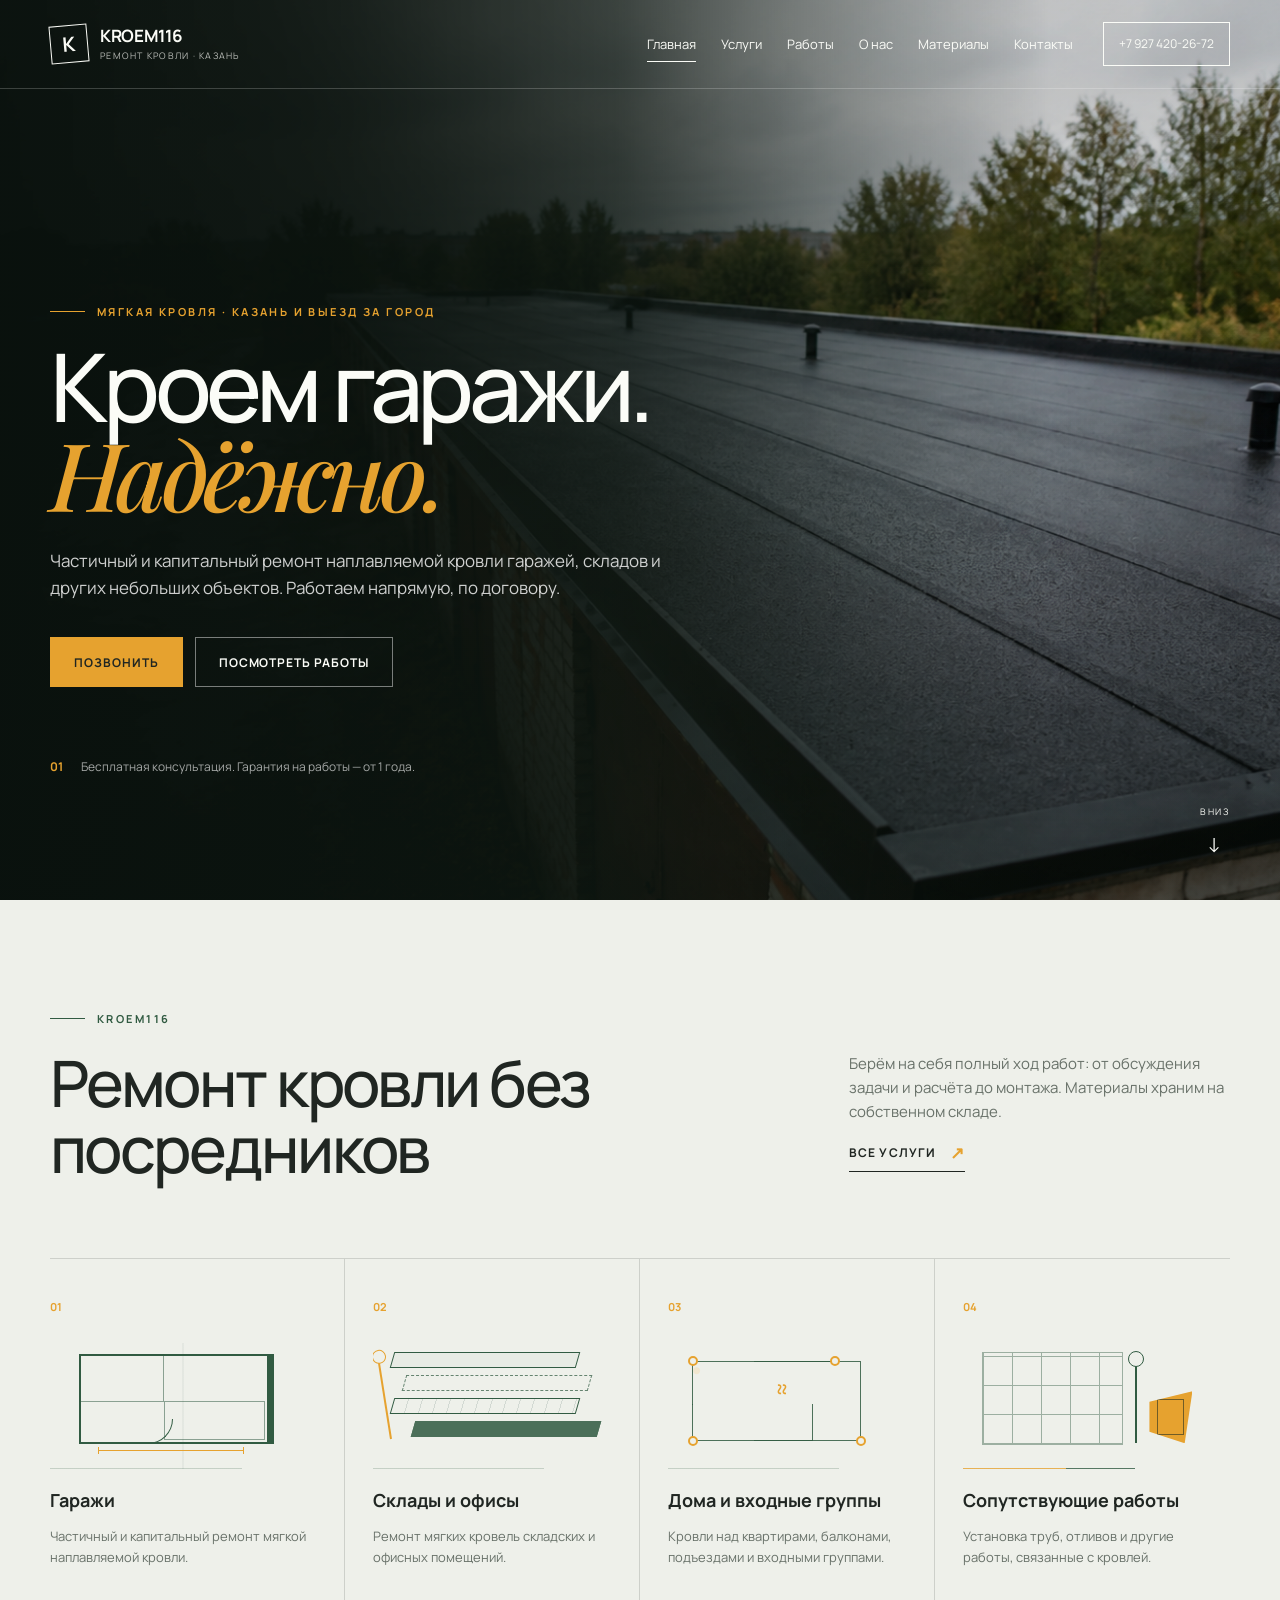
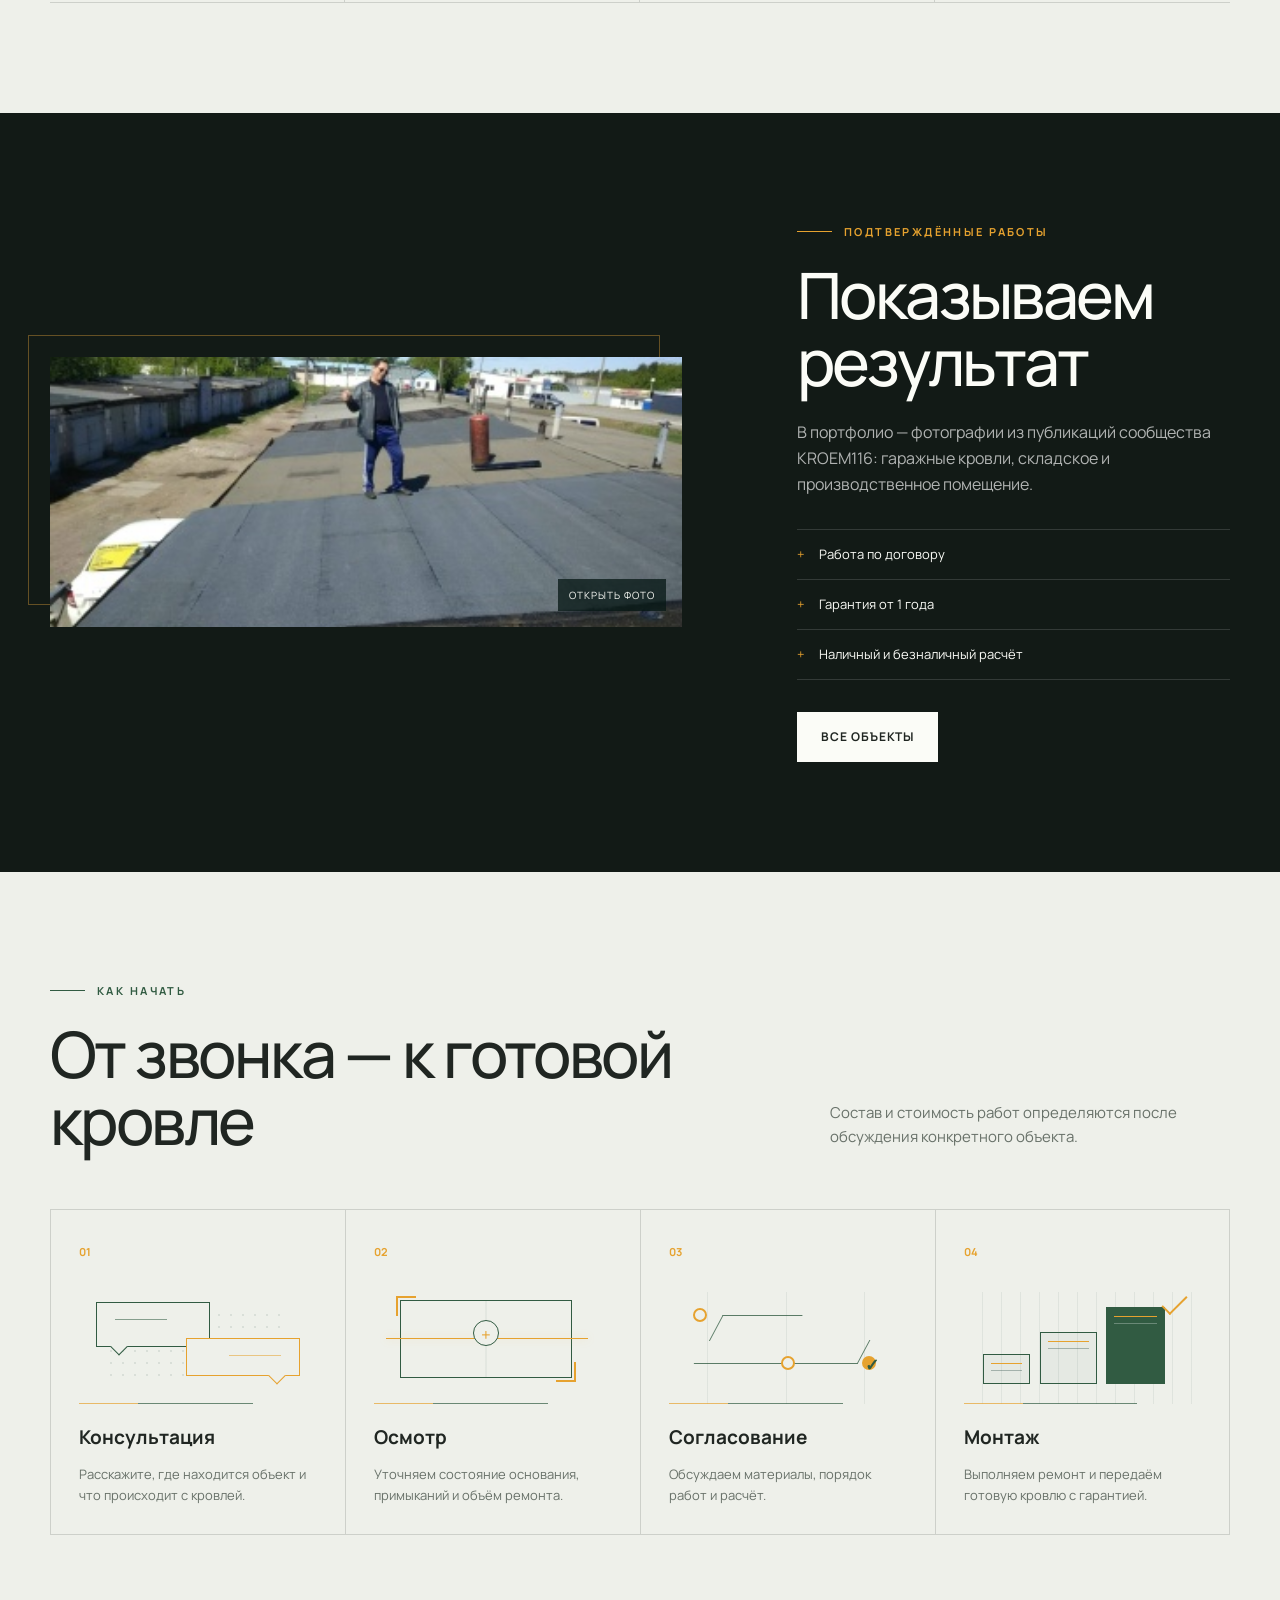
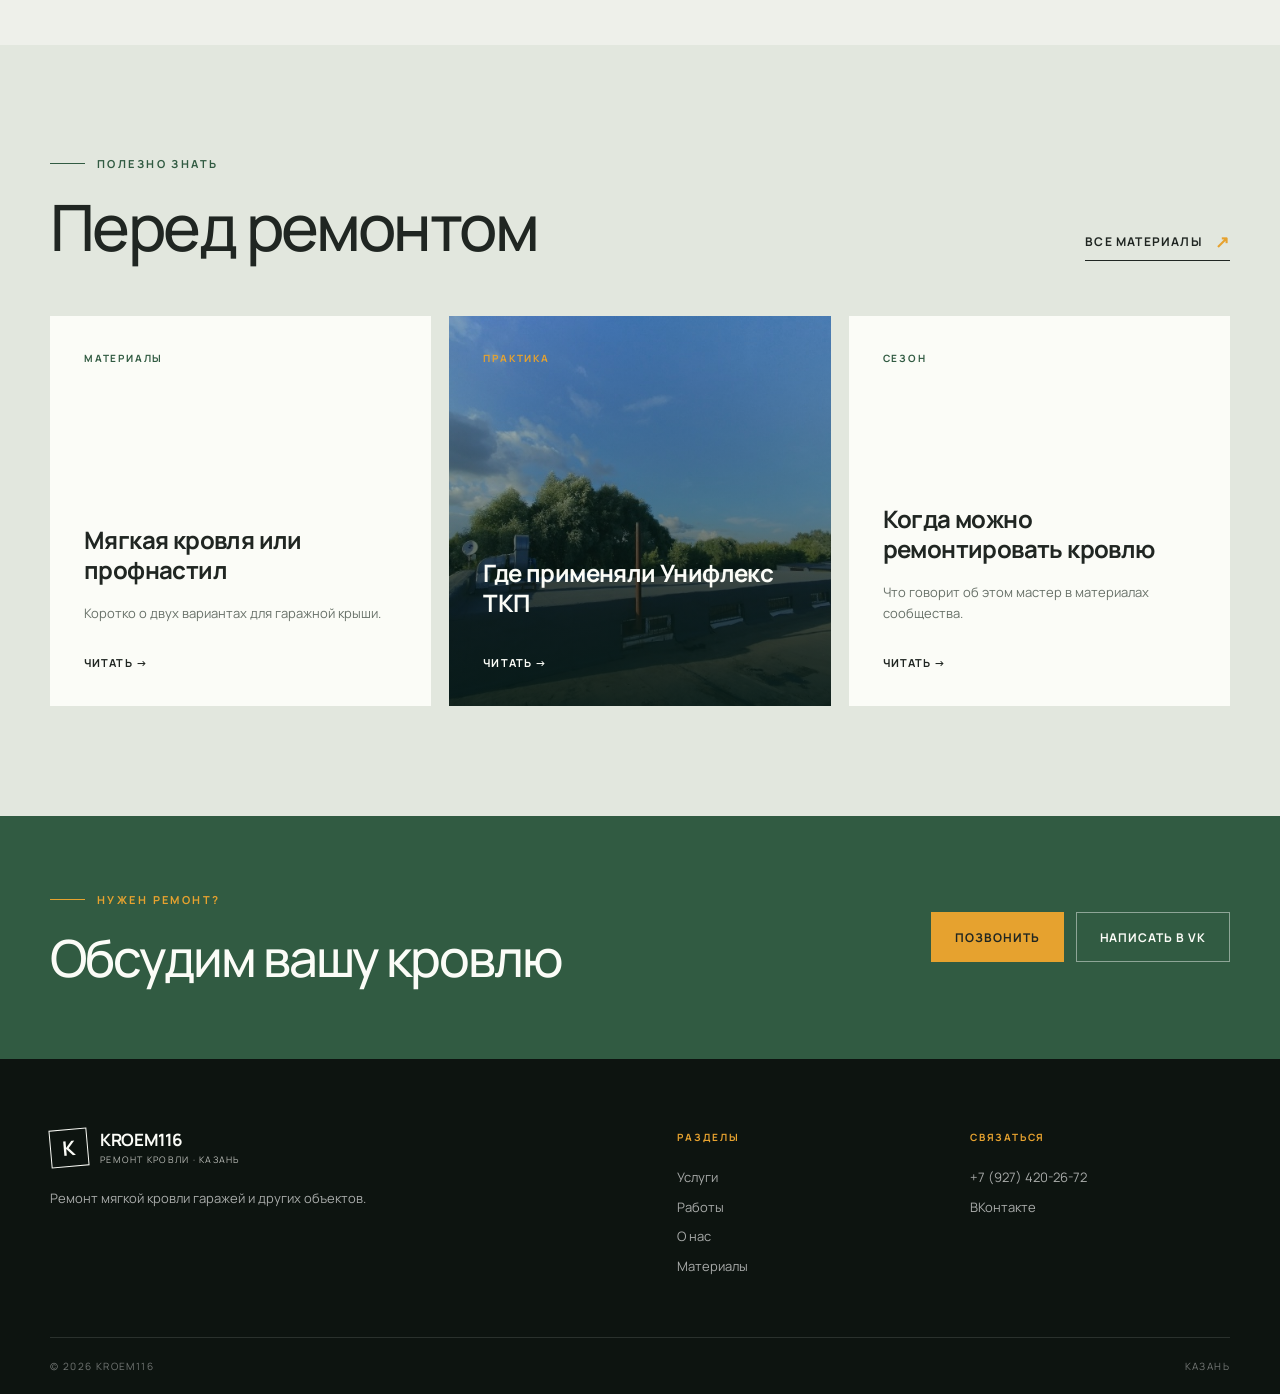
==== index.html @ 332ac893 "Add files via upload" ====
<!doctype html>
<html lang="ru">
<head>
  <meta charset="utf-8">
  <meta name="viewport" content="width=device-width, initial-scale=1">
  <meta name="theme-color" content="#121a16">
  <meta name="description" content="Ремонт мягкой кровли гаражей в Казани: частичный и капитальный ремонт, договор, гарантия от 1 года.">
  <title>KROEM116 — ремонт кровли гаража в Казани</title>
  <link rel="preload" href="assets/images/hero-roof-v2.png" as="image">
  <link rel="stylesheet" href="styles.css">
  <script src="script.js" defer></script>
</head>
<body data-page="home">
  <a class="skip-link" href="#main">К содержанию</a>
  <header class="site-header"><div class="shell header-inner">
    <a class="brand" href="index.html" aria-label="KROEM116 — на главную"><span class="brand-mark" aria-hidden="true">К</span><span><b>KROEM116</b><small>ремонт кровли · Казань</small></span></a>
    <button class="menu-toggle" type="button" aria-expanded="false" aria-controls="site-nav"><span></span><span></span><span></span><span class="visually-hidden">Открыть меню</span></button>
    <nav class="site-nav" id="site-nav" aria-label="Основная навигация"><a data-nav="home" href="index.html">Главная</a><a data-nav="services" href="services.html">Услуги</a><a data-nav="works" href="works.html">Работы</a><a data-nav="about" href="about.html">О нас</a><a data-nav="journal" href="journal.html">Материалы</a><a data-nav="contacts" href="contacts.html">Контакты</a></nav>
    <a class="header-call" href="tel:+79274202672">+7 927 420-26-72</a>
  </div></header>

  <main id="main">
    <section class="hero"><div class="hero-image" aria-hidden="true"></div><div class="hero-shade" aria-hidden="true"></div>
      <div class="shell hero-content">
        <p class="eyebrow light">Мягкая кровля · Казань и выезд за город</p>
        <h1>Кроем гаражи.<br><em>Надёжно.</em></h1>
        <p class="hero-lead">Частичный и капитальный ремонт наплавляемой кровли гаражей, складов и других небольших объектов. Работаем напрямую, по договору.</p>
        <div class="hero-actions"><a class="button button-accent" href="tel:+79274202672">Позвонить</a><a class="button button-ghost" href="works.html">Посмотреть работы</a></div>
        <div class="hero-note"><span>01</span> Бесплатная консультация. Гарантия на работы — от 1 года.</div>
      </div>
      <a class="scroll-cue" href="#services" aria-label="Прокрутить к услугам">Вниз <span>↓</span></a>
    </section>

    <section class="section intro" id="services"><div class="shell intro-grid">
      <div><p class="eyebrow">KROEM116</p><h2>Ремонт кровли без посредников</h2></div>
      <div class="intro-copy"><p>Берём на себя полный ход работ: от обсуждения задачи и расчёта до монтажа. Материалы храним на собственном складе.</p><a class="text-link" href="services.html">Все услуги <span>↗</span></a></div>
    </div>
    <div class="shell service-strip">
      <article><span>01</span><div class="service-graphic plan-graphic" aria-hidden="true"><i class="plan-room plan-room-a"></i><i class="plan-room plan-room-b"></i><i class="plan-door"></i><i class="plan-measure"></i></div><h3>Гаражи</h3><p>Частичный и капитальный ремонт мягкой наплавляемой кровли.</p></article>
      <article><span>02</span><div class="service-graphic layers-graphic" aria-hidden="true"><i></i><i></i><i></i><i></i><b></b></div><h3>Склады и офисы</h3><p>Ремонт мягких кровель складских и офисных помещений.</p></article>
      <article><span>03</span><div class="service-graphic engineering-graphic" aria-hidden="true"><i class="wire wire-a"></i><i class="wire wire-b"></i><i class="wire wire-c"></i><b class="node node-a"></b><b class="node node-b"></b><b class="node node-c"></b><b class="node node-d"></b></div><h3>Дома и входные группы</h3><p>Кровли над квартирами, балконами, подъездами и входными группами.</p></article>
      <article><span>04</span><div class="service-graphic finish-graphic" aria-hidden="true"><i class="tile-grid"></i><i class="finish-line"></i><b class="finish-swatch"></b></div><h3>Сопутствующие работы</h3><p>Установка труб, отливов и другие работы, связанные с кровлей.</p></article>
    </div></section>

    <section class="section feature-work dark-section"><div class="shell feature-grid">
      <figure class="feature-media reveal"><button class="gallery-button" type="button" data-lightbox="assets/images/kazan-garage-08.jpg" data-caption="Готовая мягкая кровля гаража в Казани"><img src="assets/images/kazan-garage-08.jpg" alt="Готовая наплавляемая кровля гаража в Казани" width="360" height="270" loading="lazy"><span>Открыть фото</span></button></figure>
      <div class="feature-copy reveal"><p class="eyebrow light">Подтверждённые работы</p><h2>Показываем результат</h2><p>В портфолио — фотографии из публикаций сообщества KROEM116: гаражные кровли, складское и производственное помещение.</p><ul class="clean-list"><li>Работа по договору</li><li>Гарантия от 1 года</li><li>Наличный и безналичный расчёт</li></ul><a class="button button-light" href="works.html">Все объекты</a></div>
    </div></section>

    <section class="section process-section"><div class="shell">
      <div class="section-heading split-heading"><div><p class="eyebrow">Как начать</p><h2>От звонка — к готовой кровле</h2></div><p>Состав и стоимость работ определяются после обсуждения конкретного объекта.</p></div>
      <ol class="process-grid">
        <li><span>01</span><div class="process-graphic meeting-graphic" aria-hidden="true"><i class="dialog dialog-a"></i><i class="dialog dialog-b"></i><b class="meeting-point point-a"></b><b class="meeting-point point-b"></b></div><h3>Консультация</h3><p>Расскажите, где находится объект и что происходит с кровлей.</p></li>
        <li><span>02</span><div class="process-graphic inspection-graphic" aria-hidden="true"><i class="scan-frame"></i><i class="scan-line"></i><b class="scan-focus"></b></div><h3>Осмотр</h3><p>Уточняем состояние основания, примыканий и объём ремонта.</p></li>
        <li><span>03</span><div class="process-graphic route-graphic" aria-hidden="true"><i class="route-line"></i><b class="route-node route-a"></b><b class="route-node route-b"></b><b class="route-node route-c"></b></div><h3>Согласование</h3><p>Обсуждаем материалы, порядок работ и расчёт.</p></li>
        <li><span>04</span><div class="process-graphic build-graphic" aria-hidden="true"><i class="build-block block-a"></i><i class="build-block block-b"></i><i class="build-block block-c"></i><b class="build-check"></b></div><h3>Монтаж</h3><p>Выполняем ремонт и передаём готовую кровлю с гарантией.</p></li>
      </ol>
    </div></section>

    <section class="section journal-preview"><div class="shell"><div class="section-heading split-heading"><div><p class="eyebrow">Полезно знать</p><h2>Перед ремонтом</h2></div><a class="text-link" href="journal.html">Все материалы <span>↗</span></a></div>
      <div class="article-grid">
        <a class="article-card" href="journal.html#materials"><span>Материалы</span><h3>Мягкая кровля или профнастил</h3><p>Коротко о двух вариантах для гаражной крыши.</p><b>Читать →</b></a>
        <a class="article-card image-card" href="journal.html#uniflex"><img src="assets/images/production-roof-01.jpg" alt="Мягкая кровля производственного помещения" width="640" height="480" loading="lazy"><span>Практика</span><h3>Где применяли Унифлекс ТКП</h3><b>Читать →</b></a>
        <a class="article-card" href="journal.html#season"><span>Сезон</span><h3>Когда можно ремонтировать кровлю</h3><p>Что говорит об этом мастер в материалах сообщества.</p><b>Читать →</b></a>
      </div>
    </div></section>

    <section class="contact-band"><div class="shell contact-band-inner"><div><p class="eyebrow light">Нужен ремонт?</p><h2>Обсудим вашу кровлю</h2></div><div class="contact-band-actions"><a class="button button-accent" href="tel:+79274202672">Позвонить</a><a class="button button-ghost" href="https://vk.com/kroem116" target="_blank" rel="noopener noreferrer">Написать в VK</a></div></div></section>
  </main>

  <footer class="site-footer"><div class="shell footer-grid"><div><a class="brand footer-brand" href="index.html"><span class="brand-mark" aria-hidden="true">К</span><span><b>KROEM116</b><small>ремонт кровли · Казань</small></span></a><p>Ремонт мягкой кровли гаражей и других объектов.</p></div><div><h2>Разделы</h2><a href="services.html">Услуги</a><a href="works.html">Работы</a><a href="about.html">О нас</a><a href="journal.html">Материалы</a></div><div><h2>Связаться</h2><a href="tel:+79274202672">+7 (927) 420-26-72</a><a href="https://vk.com/kroem116" target="_blank" rel="noopener noreferrer">ВКонтакте</a></div></div><div class="shell footer-bottom"><span>© <span data-year></span> KROEM116</span><span>Казань</span></div></footer>
  <dialog class="lightbox" aria-label="Просмотр фотографии"><button class="lightbox-close" type="button" aria-label="Закрыть">×</button><img src="" alt=""><p></p></dialog>
</body>
</html>
---- styles.css ----
@import url('https://fonts.googleapis.com/css2?family=Manrope:wght@400;500;600;700&family=Playfair+Display:ital,wght@1,500&display=swap');

:root {
  --ink: #202622;
  --forest: #315b42;
  --forest-deep: #121a16;
  --paper: #eef0ea;
  --white: #fbfcf7;
  --amber: #e6a22f;
  --line: rgba(32, 38, 34, .16);
  --muted: #687169;
  --shell: min(1180px, calc(100% - 48px));
  --radius: 2px;
}

* { box-sizing: border-box; }
html { scroll-behavior: smooth; }
body { margin: 0; color: var(--ink); background: var(--paper); font-family: "Manrope", Arial, sans-serif; line-height: 1.6; overflow-x: hidden; }
body.menu-open { overflow: hidden; }
img { display: block; max-width: 100%; }
a { color: inherit; text-decoration: none; }
button, input, textarea { font: inherit; }
.shell { width: var(--shell); margin-inline: auto; }
.visually-hidden { position: absolute; width: 1px; height: 1px; padding: 0; margin: -1px; overflow: hidden; clip: rect(0, 0, 0, 0); white-space: nowrap; border: 0; }
.skip-link { position: fixed; z-index: 1000; left: 16px; top: -80px; padding: 10px 16px; background: var(--amber); color: var(--ink); transition: top .2s; }
.skip-link:focus { top: 12px; }

.site-header { position: absolute; z-index: 50; inset: 0 0 auto; color: var(--white); border-bottom: 1px solid rgba(255,255,255,.2); }
.site-header.is-solid, body:not([data-page="home"]) .site-header { position: relative; color: var(--ink); background: rgba(243,240,232,.96); border-color: var(--line); }
.header-inner { min-height: 88px; display: flex; align-items: center; gap: 30px; }
.brand { display: inline-flex; align-items: center; gap: 12px; margin-right: auto; line-height: 1.1; }
.brand-mark { width: 38px; aspect-ratio: 1; display: grid; place-items: center; border: 1px solid currentColor; font-weight: 700; font-size: 20px; transform: rotate(-5deg); }
.brand > span:last-child { display: flex; flex-direction: column; gap: 5px; }
.brand b { letter-spacing: -.02em; font-size: 17px; }
.brand small { font-size: 9px; text-transform: uppercase; letter-spacing: .14em; opacity: .72; }
.site-nav { display: flex; align-items: center; gap: 25px; font-size: 13px; }
.site-nav a { position: relative; padding-block: 8px; }
.site-nav a::after { content: ""; position: absolute; left: 0; right: 100%; bottom: 0; height: 1px; background: currentColor; transition: right .25s; }
.site-nav a:hover::after, .site-nav a.is-active::after { right: 0; }
.header-call { padding: 11px 15px; border: 1px solid currentColor; font-size: 12px; white-space: nowrap; transition: background .2s, color .2s; }
.header-call:hover { background: var(--amber); border-color: var(--amber); color: var(--ink); }
.menu-toggle { display: none; width: 42px; height: 42px; border: 0; background: none; color: currentColor; padding: 9px; }
.menu-toggle > span:not(.visually-hidden) { display: block; height: 1px; background: currentColor; margin: 6px 0; transition: transform .2s, opacity .2s; }

.hero { min-height: 770px; height: 100svh; max-height: 930px; position: relative; display: grid; align-items: center; color: var(--white); overflow: hidden; }
.hero-image, .hero-shade { position: absolute; inset: 0; }
.hero-image { background: url("assets/images/hero-roof-v2.png") center / cover no-repeat; transform: scale(1.015); animation: heroIn 1.2s ease-out both; image-rendering: auto; }
.hero-shade { background: linear-gradient(90deg, rgba(10,18,14,.94) 0%, rgba(14,24,18,.76) 48%, rgba(12,19,15,.18) 82%), linear-gradient(0deg, rgba(8,15,11,.54), transparent 55%); }
.hero-content { position: relative; padding-top: 90px; }
.eyebrow { display: flex; align-items: center; gap: 12px; margin: 0 0 22px; font-size: 11px; text-transform: uppercase; letter-spacing: .22em; font-weight: 700; color: var(--forest); }
.eyebrow::before { content: ""; width: 35px; height: 1px; background: currentColor; }
.eyebrow.light { color: var(--amber); }
h1, h2, h3, p { margin-top: 0; }
.hero h1 { max-width: 850px; margin-bottom: 28px; font-size: clamp(56px, 7.4vw, 106px); line-height: .92; letter-spacing: -.055em; font-weight: 500; }
.hero h1 em { font-family: "Playfair Display", Georgia, serif; font-weight: 500; color: var(--amber); }
.hero-lead { max-width: 620px; font-size: 17px; color: rgba(255,255,255,.8); }
.hero-actions { display: flex; flex-wrap: wrap; gap: 12px; margin-top: 36px; }
.button { display: inline-flex; justify-content: center; align-items: center; min-height: 50px; padding: 12px 23px; border: 1px solid transparent; font-size: 12px; font-weight: 700; text-transform: uppercase; letter-spacing: .08em; transition: transform .2s, background .2s, color .2s, border-color .2s; }
.button:hover { transform: translateY(-2px); }
.button-accent { background: var(--amber); color: var(--ink); }
.button-accent:hover { background: #ffc866; }
.button-ghost { border-color: rgba(255,255,255,.45); color: var(--white); }
.button-ghost:hover { background: var(--white); color: var(--ink); }
.button-light { background: var(--white); color: var(--ink); }
.hero-note { position: absolute; left: 0; top: calc(100% + 70px); max-width: 380px; display: flex; gap: 18px; align-items: flex-start; font-size: 12px; color: rgba(255,255,255,.63); }
.hero-note span { color: var(--amber); font-weight: 700; }
.scroll-cue { position: absolute; right: max(24px, calc((100% - 1180px) / 2)); bottom: 40px; display: flex; flex-direction: column; align-items: center; gap: 9px; font-size: 9px; text-transform: uppercase; letter-spacing: .2em; }
.scroll-cue span { font-size: 20px; animation: bounce 1.8s infinite; }

.section { padding-block: 110px; }
.intro-grid { display: grid; grid-template-columns: 1.3fr .7fr; gap: 90px; margin-bottom: 75px; }
.intro h2, .section-heading h2, .feature-copy h2, .contact-band h2, .page-hero h1 { margin-bottom: 0; font-size: clamp(38px, 5vw, 68px); line-height: 1.04; letter-spacing: -.04em; font-weight: 500; }
.intro-copy { padding-top: 42px; }
.intro-copy p, .section-heading > p { color: var(--muted); font-size: 15px; }
.text-link { display: inline-flex; gap: 13px; align-items: center; border-bottom: 1px solid currentColor; padding-bottom: 5px; font-size: 12px; font-weight: 700; text-transform: uppercase; letter-spacing: .1em; }
.text-link span { color: var(--amber); font-size: 17px; }
.service-strip { display: grid; grid-template-columns: repeat(4, 1fr); border-top: 1px solid var(--line); border-bottom: 1px solid var(--line); }
.service-strip article { padding: 34px 28px 34px 0; border-right: 1px solid var(--line); }
.service-strip article + article { padding-left: 28px; }
.service-strip article:last-child { border-right: 0; }
.service-strip article > span, .process-grid > li > span { color: var(--amber); font-size: 11px; font-weight: 700; }
.service-strip h3 { margin: 17px 0 11px; font-size: 18px; }
.service-strip p { margin-bottom: 0; color: var(--muted); font-size: 13px; }

/* Code-native architectural sketches for the four repair stages. */
.service-graphic { position: relative; width: 100%; height: 126px; margin-top: 25px; overflow: hidden; color: var(--forest); }
.service-graphic::after { content: ""; position: absolute; left: 0; right: 0; bottom: 0; height: 1px; background: linear-gradient(90deg, currentColor 0 72%, transparent 72%); opacity: .22; }
.service-graphic i, .service-graphic b { position: absolute; display: block; box-sizing: border-box; }

.plan-graphic { background: linear-gradient(90deg, transparent 49.5%, rgba(23,61,53,.08) 50%, transparent 50.5%); }
.plan-graphic::before { content: ""; position: absolute; left: 11%; top: 11px; width: 70%; height: 86px; border: 2px solid currentColor; border-right-width: 7px; }
.plan-room { border: 1px solid currentColor; opacity: .52; }
.plan-room-a { left: 11%; top: 11px; width: 32%; height: 48px; }
.plan-room-b { left: 43%; top: 58px; width: 38%; height: 39px; }
.plan-door { left: 37%; top: 51px; width: 25px; height: 25px; border: 1px solid currentColor; border-left: 0; border-bottom: 0; border-radius: 0 25px 0 0; transform: rotate(90deg); transform-origin: left bottom; }
.plan-measure { left: 18%; top: 107px; width: 55%; height: 5px; border-top: 1px solid var(--amber); }
.plan-measure::before, .plan-measure::after { content: ""; position: absolute; top: -4px; width: 1px; height: 7px; background: var(--amber); }
.plan-measure::before { left: 0; }.plan-measure::after { right: 0; }

.layers-graphic i { left: 8%; right: 14%; height: 16px; border: 1px solid currentColor; transform: skewX(-16deg); }
.layers-graphic i:nth-child(1) { top: 9px; background: rgba(23,61,53,.03); }
.layers-graphic i:nth-child(2) { top: 32px; left: 13%; right: 9%; border-style: dashed; opacity: .72; }
.layers-graphic i:nth-child(3) { top: 55px; background: repeating-linear-gradient(90deg, transparent 0 13px, rgba(23,61,53,.13) 13px 14px); }
.layers-graphic i:nth-child(4) { top: 78px; left: 17%; right: 5%; background: var(--forest); opacity: .86; }
.layers-graphic b { left: 7%; top: 7px; width: 2px; height: 89px; background: var(--amber); transform: rotate(-9deg); transform-origin: bottom; }
.layers-graphic b::after { content: ""; position: absolute; left: -5px; top: -1px; width: 12px; height: 12px; border: 1px solid var(--amber); border-radius: 50%; background: var(--paper); }

.engineering-graphic { background: radial-gradient(circle at 12% 22%, rgba(255,182,65,.16) 0 3px, transparent 4px); }
.wire { border: 1px solid currentColor; opacity: .85; }
.wire-a { left: 10%; top: 18px; width: 60%; height: 44px; border-right: 0; border-bottom: 0; }
.wire-b { left: 36%; top: 18px; width: 45%; height: 80px; border-left: 0; }
.wire-c { left: 10%; top: 61px; width: 51%; height: 37px; border-top: 0; }
.node { width: 10px; height: 10px; border: 2px solid var(--amber); border-radius: 50%; background: var(--paper); }
.node-a { left: calc(10% - 4px); top: 13px; }.node-b { left: calc(70% - 5px); top: 13px; }.node-c { left: calc(81% - 5px); top: 93px; }.node-d { left: calc(10% - 4px); top: 93px; }
.engineering-graphic::before { content: "≈"; position: absolute; left: 44%; top: 26px; color: var(--amber); font-size: 25px; font-weight: 400; transform: rotate(90deg); }

.finish-graphic::before { content: ""; position: absolute; left: 8%; top: 9px; width: 58%; height: 91px; background: repeating-linear-gradient(90deg, currentColor 0 1px, transparent 1px 29px), repeating-linear-gradient(0deg, currentColor 0 1px, transparent 1px 29px); opacity: .43; border: 1px solid currentColor; }
.finish-graphic::after { background: linear-gradient(90deg, var(--amber) 0 43%, currentColor 43% 72%, transparent 72%); opacity: .8; }
.finish-line { left: 72%; top: 9px; width: 2px; height: 91px; background: currentColor; }
.finish-line::before { content: ""; position: absolute; left: -7px; top: -1px; width: 14px; height: 14px; border: 1px solid currentColor; border-radius: 50%; background: var(--paper); }
.finish-swatch { left: 78%; top: 48px; width: 18%; height: 52px; background: var(--amber); clip-path: polygon(0 20%, 100% 0, 82% 100%, 0 78%); }
.finish-swatch::after { content: ""; position: absolute; inset: 8px; border: 1px solid rgba(17,35,31,.55); }

.dark-section { background: var(--forest-deep); color: var(--white); }
.feature-grid { display: grid; grid-template-columns: 1.05fr .72fr; gap: 9vw; align-items: center; }
.feature-media { position: relative; margin: 0; }
.feature-media::before { content: ""; position: absolute; inset: -22px 22px 22px -22px; border: 1px solid rgba(255,182,65,.35); pointer-events: none; }
.gallery-button { display: block; position: relative; width: 100%; padding: 0; border: 0; background: none; cursor: zoom-in; color: var(--white); overflow: hidden; }
.gallery-button img { width: 100%; aspect-ratio: 1.25; object-fit: cover; transition: transform .5s; }
.gallery-button:hover img { transform: scale(1.025); }
.gallery-button span { position: absolute; right: 16px; bottom: 16px; padding: 8px 11px; background: rgba(6,23,20,.75); font-size: 10px; text-transform: uppercase; letter-spacing: .1em; }
.feature-copy h2 { margin-bottom: 25px; }
.feature-copy > p { color: rgba(255,255,255,.67); }
.clean-list { margin: 32px 0; padding: 0; list-style: none; border-top: 1px solid rgba(255,255,255,.14); }
.clean-list li { padding: 14px 0 14px 22px; border-bottom: 1px solid rgba(255,255,255,.14); position: relative; font-size: 13px; }
.clean-list li::before { content: "+"; position: absolute; left: 0; color: var(--amber); }

.section-heading { margin-bottom: 55px; }
.split-heading { display: flex; align-items: flex-end; justify-content: space-between; gap: 50px; }
.split-heading > p { max-width: 400px; margin-bottom: 5px; }
.process-grid { counter-reset: step; display: grid; grid-template-columns: repeat(4, 1fr); margin: 0; padding: 0; list-style: none; }
.process-grid li { min-height: 260px; padding: 28px; border: 1px solid var(--line); border-right: 0; transition: background .25s, transform .25s; }
.process-grid li:last-child { border-right: 1px solid var(--line); }
.process-grid li:hover { background: var(--white); transform: translateY(-5px); }
.process-grid h3 { margin: 18px 0 12px; font-size: 19px; }
.process-grid p { margin-bottom: 0; color: var(--muted); font-size: 13px; }
.process-graphic { position: relative; height: 112px; margin-top: 28px; color: var(--forest); overflow: hidden; }
.process-graphic::after { content: ""; position: absolute; left: 0; right: 0; bottom: 0; height: 1px; background: linear-gradient(90deg, var(--amber) 0 25%, currentColor 25% 73%, transparent 73%); opacity: .7; }
.process-graphic i, .process-graphic b { position: absolute; display: block; box-sizing: border-box; }

.meeting-graphic::before { content: ""; position: absolute; left: 11%; top: 17px; width: 74%; height: 67px; background: radial-gradient(circle, rgba(23,61,53,.22) 1px, transparent 1.5px) 0 0 / 12px 12px; opacity: .45; }
.dialog { border: 1px solid currentColor; background: var(--paper); }
.dialog::after { content: ""; position: absolute; bottom: -7px; width: 11px; height: 11px; border: solid currentColor; background: var(--paper); transform: rotate(45deg); }
.dialog-a { left: 7%; top: 10px; width: 48%; height: 45px; }
.dialog-a::after { left: 16px; border-width: 0 1px 1px 0; }
.dialog-b { right: 7%; top: 46px; width: 48%; height: 38px; border-color: var(--amber); }
.dialog-b::after { right: 16px; border-color: var(--amber); border-width: 0 1px 1px 0; }
.meeting-point { width: 22%; height: 1px; background: currentColor; opacity: .55; }
.point-a { left: 15%; top: 27px; }.point-b { right: 15%; top: 63px; background: var(--amber); }

.scan-frame { left: 11%; top: 8px; width: 72%; height: 78px; border: 1px solid currentColor; background: linear-gradient(90deg, transparent 49.5%, rgba(23,61,53,.12) 50%, transparent 50.5%), linear-gradient(0deg, transparent 49.5%, rgba(23,61,53,.12) 50%, transparent 50.5%); }
.scan-frame::before, .scan-frame::after { content: ""; position: absolute; width: 18px; height: 18px; border-color: var(--amber); border-style: solid; }
.scan-frame::before { left: -5px; top: -5px; border-width: 2px 0 0 2px; }
.scan-frame::after { right: -5px; bottom: -5px; border-width: 0 2px 2px 0; }
.scan-line { left: 5%; top: 46px; width: 85%; height: 1px; background: var(--amber); box-shadow: 0 0 8px rgba(255,182,65,.4); }
.scan-focus { left: calc(47% - 13px); top: 28px; width: 26px; height: 26px; border: 1px solid currentColor; border-radius: 50%; background: var(--paper); }
.scan-focus::after { content: "+"; position: absolute; inset: 0; display: grid; place-items: center; color: var(--amber); font-size: 17px; font-weight: 400; }

.route-graphic { background: linear-gradient(90deg, transparent 0 16%, rgba(23,61,53,.07) 16% 16.5%, transparent 16.5% 49%, rgba(23,61,53,.07) 49% 49.5%, transparent 49.5% 82%, rgba(23,61,53,.07) 82% 82.5%, transparent 82.5%); }
.route-line { left: 13%; top: 48px; width: 69%; height: 24px; border: 1px solid currentColor; border-top: 0; border-left: 0; transform: skewX(-28deg); opacity: .78; }
.route-line::before { content: ""; position: absolute; left: 2%; top: -25px; width: 48%; height: 25px; border-top: 1px solid currentColor; border-left: 1px solid currentColor; }
.route-node { top: 16px; width: 14px; height: 14px; border: 2px solid var(--amber); border-radius: 50%; background: var(--paper); }
.route-a { left: 10%; }.route-b { left: 47%; top: 64px; }.route-c { left: 81%; top: 64px; background: var(--amber); }
.route-c::after { content: "✓"; position: absolute; left: 1px; top: -7px; color: var(--forest); font-size: 17px; }

.build-graphic { background: repeating-linear-gradient(90deg, transparent 0 18px, rgba(23,61,53,.07) 18px 19px); }
.build-block { bottom: 20px; border: 1px solid currentColor; background: rgba(23,61,53,.04); }
.block-a { left: 8%; width: 20%; height: 30px; }
.block-b { left: 32%; width: 24%; height: 52px; }
.block-c { left: 60%; width: 25%; height: 77px; background: var(--forest); }
.block-a::before, .block-b::before, .block-c::before { content: ""; position: absolute; left: 7px; right: 7px; top: 8px; height: 1px; background: var(--amber); box-shadow: 0 7px 0 rgba(23,61,53,.32); }
.block-c::before { box-shadow: 0 7px 0 rgba(255,255,255,.28); }
.build-check { right: 6%; top: 4px; width: 25px; height: 12px; border-left: 2px solid var(--amber); border-bottom: 2px solid var(--amber); transform: rotate(-45deg); }
.journal-preview { background: #e2e7de; }
.article-grid { display: grid; grid-template-columns: repeat(3, 1fr); gap: 18px; }
.article-card { min-height: 390px; display: flex; flex-direction: column; padding: 34px; background: var(--white); transition: transform .25s, box-shadow .25s; overflow: hidden; }
.article-card:hover { transform: translateY(-5px); box-shadow: 0 18px 40px rgba(17,35,31,.1); }
.article-card > span { color: var(--forest); font-size: 10px; text-transform: uppercase; letter-spacing: .18em; font-weight: 700; }
.article-card h3 { margin: auto 0 18px; font-size: 24px; line-height: 1.25; letter-spacing: -.025em; }
.article-card p { color: var(--muted); font-size: 13px; }
.article-card b { margin-top: 18px; font-size: 11px; text-transform: uppercase; letter-spacing: .1em; }
.image-card { position: relative; color: var(--white); }
.image-card::after { content: ""; position: absolute; inset: 0; background: linear-gradient(0deg, rgba(7,27,23,.88), rgba(7,27,23,.08)); }
.image-card img { position: absolute; inset: 0; width: 100%; height: 100%; object-fit: cover; }
.image-card > *:not(img) { position: relative; z-index: 1; }
.image-card > span { color: var(--amber); }

.contact-band { padding-block: 75px; background: var(--forest); color: var(--white); }
.contact-band-inner { display: flex; align-items: center; justify-content: space-between; gap: 50px; }
.contact-band h2 { font-size: clamp(34px, 4vw, 55px); }
.contact-band-actions { display: flex; gap: 12px; flex-shrink: 0; }
.site-footer { padding-top: 70px; background: #0d1410; color: var(--white); }
.footer-grid { display: grid; grid-template-columns: 1.5fr .6fr .7fr; gap: 70px; padding-bottom: 60px; }
.footer-grid > div { display: flex; flex-direction: column; align-items: flex-start; gap: 9px; }
.footer-grid h2 { margin-bottom: 13px; color: var(--amber); font-size: 10px; text-transform: uppercase; letter-spacing: .18em; }
.footer-grid a:not(.brand), .footer-grid p { color: rgba(255,255,255,.64); font-size: 13px; }
.footer-grid a:hover { color: var(--white); }
.footer-brand { margin-bottom: 12px; }
.footer-bottom { display: flex; justify-content: space-between; padding-block: 20px; border-top: 1px solid rgba(255,255,255,.12); color: rgba(255,255,255,.42); font-size: 10px; text-transform: uppercase; letter-spacing: .14em; }

.page-hero { padding-block: 90px 80px; border-bottom: 1px solid var(--line); }
.page-hero-grid { display: grid; grid-template-columns: 1.25fr .75fr; gap: 80px; align-items: end; }
.page-hero h1 { font-size: clamp(48px, 7vw, 88px); }
.page-hero p:last-child { color: var(--muted); max-width: 440px; margin-bottom: 8px; }
.page-section { padding-block: 90px; }
.tone-white { background: var(--white); }
.tone-dark { background: var(--forest-deep); color: var(--white); }
.content-grid { display: grid; grid-template-columns: .65fr 1.35fr; gap: 9vw; }
.sticky-title { align-self: start; position: sticky; top: 35px; }
.sticky-title h2 { font-size: clamp(32px, 4vw, 52px); line-height: 1.08; font-weight: 500; letter-spacing: -.035em; }
.stack-list { border-top: 1px solid var(--line); }
.stack-item { display: grid; grid-template-columns: 55px 1fr; gap: 22px; padding: 28px 0; border-bottom: 1px solid var(--line); }
.stack-item > span { color: var(--amber); font-size: 11px; font-weight: 700; }
.stack-item h3 { margin-bottom: 8px; font-size: 20px; }
.stack-item p { margin-bottom: 0; color: var(--muted); font-size: 14px; }
.gallery-grid { display: grid; grid-template-columns: 1.15fr .85fr; gap: 18px; }
.gallery-grid .gallery-button:nth-child(3) { grid-column: 1 / -1; }
.gallery-grid .gallery-button img { aspect-ratio: 4 / 3; }
.gallery-grid .gallery-button:nth-child(3) img { aspect-ratio: 2.1; }
.project-block { padding: 70px 0; border-top: 1px solid rgba(255,255,255,.16); }
.project-block-last { padding-bottom: 0; }
.project-intro { display: grid; grid-template-columns: 70px minmax(0, 620px); gap: 25px; margin-bottom: 34px; }
.project-intro > span { color: var(--amber); font-size: 11px; font-weight: 700; letter-spacing: .15em; }
.project-intro h3 { margin-bottom: 12px; font-size: clamp(28px, 4vw, 48px); line-height: 1.08; font-weight: 500; letter-spacing: -.035em; }
.project-intro p { margin-bottom: 0; color: rgba(255,255,255,.6); font-size: 14px; }
.project-gallery { display: grid; grid-template-columns: 1.25fr .75fr .75fr; gap: 16px; align-items: stretch; }
.project-gallery .gallery-button img { width: 100%; height: 100%; min-height: 350px; aspect-ratio: auto; object-fit: cover; }
.project-gallery-railings .project-wide img { object-position: center; }
.project-gallery-sofas .project-wide img { object-position: center 42%; }
.project-gallery-pair { grid-template-columns: repeat(2, minmax(0, 1fr)); }
.project-gallery-pair .gallery-button img { height: min(64vw, 670px); }
.project-gallery-small { max-width: 760px; }
.project-gallery-small .gallery-button img { height: 520px; }
.notice { padding: 20px 22px; border-left: 3px solid var(--amber); background: rgba(255,255,255,.05); color: rgba(255,255,255,.7); font-size: 13px; }
.about-grid { display: grid; grid-template-columns: 1fr 1fr; gap: 7vw; align-items: center; }
.about-grid h2 { font-size: clamp(36px, 5vw, 64px); line-height: 1.06; font-weight: 500; letter-spacing: -.04em; }
.about-grid p { color: var(--muted); }
.about-image { position: relative; }
.about-image img { width: 100%; aspect-ratio: 1.12; object-fit: cover; }
.principles-grid { display: grid; grid-template-columns: repeat(3, 1fr); gap: 1px; background: rgba(255,255,255,.15); }
.principles-grid article { padding: 40px; background: var(--forest-deep); }
.principles-grid span { color: var(--amber); font-size: 11px; }
.principles-grid h3 { margin: 70px 0 15px; font-size: 22px; }
.principles-grid p { margin-bottom: 0; color: rgba(255,255,255,.6); font-size: 13px; }
.journal-list { display: grid; gap: 1px; background: var(--line); border: 1px solid var(--line); }
.journal-entry { display: grid; grid-template-columns: 180px 1fr; gap: 45px; padding: 45px; background: var(--white); }
.journal-entry .meta { color: var(--forest); font-size: 10px; font-weight: 700; text-transform: uppercase; letter-spacing: .15em; }
.journal-entry h2 { font-size: clamp(27px, 3vw, 40px); line-height: 1.16; letter-spacing: -.03em; font-weight: 500; }
.journal-entry p { color: var(--muted); }
.journal-entry ul { padding-left: 18px; color: var(--muted); }
.contacts-grid { display: grid; grid-template-columns: 1fr 1fr; gap: 8vw; }
.contact-links { border-top: 1px solid var(--line); }
.contact-row { display: grid; grid-template-columns: 120px 1fr auto; gap: 20px; align-items: center; padding: 24px 0; border-bottom: 1px solid var(--line); }
.contact-row span { color: var(--muted); font-size: 11px; text-transform: uppercase; letter-spacing: .12em; }
.contact-row b { font-size: 17px; overflow-wrap: anywhere; }
.contact-row i { color: var(--amber); font-style: normal; font-size: 19px; }
.contact-note { padding: 34px; background: var(--forest); color: var(--white); }
.contact-note h2 { font-size: 32px; line-height: 1.15; font-weight: 500; }
.contact-note p { color: rgba(255,255,255,.66); }

.lightbox { width: min(1100px, calc(100% - 32px)); max-height: calc(100vh - 32px); padding: 0; border: 0; background: #0d1410; color: var(--white); box-shadow: 0 20px 70px rgba(0,0,0,.5); }
.lightbox::backdrop { background: rgba(2,12,10,.86); backdrop-filter: blur(5px); }
.lightbox img { width: 100%; max-height: calc(100vh - 100px); object-fit: contain; }
.lightbox p { margin: 0; padding: 14px 20px; color: rgba(255,255,255,.65); font-size: 12px; }
.lightbox-close { position: fixed; top: 24px; right: 24px; z-index: 2; width: 44px; height: 44px; border: 0; background: var(--amber); color: var(--ink); font-size: 28px; cursor: pointer; }
.reveal { opacity: 0; transform: translateY(22px); transition: opacity .65s, transform .65s; }
.reveal.is-visible { opacity: 1; transform: none; }

@keyframes heroIn { from { opacity: .4; transform: scale(1.08); } to { opacity: 1; transform: scale(1.015); } }
@keyframes bounce { 50% { transform: translateY(6px); } }
@media (prefers-reduced-motion: reduce) { *, *::before, *::after { scroll-behavior: auto !important; animation: none !important; transition: none !important; } .reveal { opacity: 1; transform: none; } }

@media (max-width: 980px) {
  :root { --shell: min(100% - 36px, 760px); }
  .header-inner { min-height: 76px; }
  .header-call { display: none; }
  .menu-toggle { display: block; position: relative; z-index: 2; }
  .menu-toggle[aria-expanded="true"] > span:nth-child(1) { transform: translateY(7px) rotate(45deg); }
  .menu-toggle[aria-expanded="true"] > span:nth-child(2) { opacity: 0; }
  .menu-toggle[aria-expanded="true"] > span:nth-child(3) { transform: translateY(-7px) rotate(-45deg); }
  .site-nav { position: fixed; z-index: 1; inset: 0; padding: 115px 24px 40px; background: var(--forest-deep); color: var(--white); flex-direction: column; align-items: flex-start; gap: 8px; transform: translateX(100%); transition: transform .35s; }
  .site-nav.is-open { transform: translateX(0); }
  .site-nav a { font-size: 25px; }
  .intro-grid, .page-hero-grid, .content-grid, .about-grid, .contacts-grid { grid-template-columns: 1fr; gap: 40px; }
  .service-strip, .process-grid { grid-template-columns: repeat(2, 1fr); }
  .service-strip article:nth-child(2) { border-right: 0; }
  .service-strip article:nth-child(n+3) { border-top: 1px solid var(--line); }
  .feature-grid { grid-template-columns: 1fr; gap: 70px; }
  .feature-media { width: calc(100% - 25px); }
  .article-grid { grid-template-columns: 1fr 1fr; }
  .article-card:last-child { grid-column: 1 / -1; min-height: 280px; }
  .sticky-title { position: static; }
  .principles-grid { grid-template-columns: 1fr; }
  .project-gallery { grid-template-columns: 1fr 1fr; }
  .project-gallery .project-wide { grid-column: 1 / -1; }
  .project-gallery .project-wide img { height: 520px; }
  .project-gallery-pair .gallery-button { grid-column: auto; }
}

@media (max-width: 650px) {
  :root { --shell: calc(100% - 28px); }
  .hero { min-height: 690px; }
  .hero-content { padding-top: 70px; }
  .hero h1 { font-size: clamp(48px, 16vw, 72px); }
  .hero-lead { font-size: 14px; max-width: 95%; }
  .hero-actions, .contact-band-actions { flex-direction: column; align-items: stretch; }
  .hero-actions .button { width: min(100%, 270px); }
  .hero-note { top: calc(100% + 45px); max-width: 300px; }
  .scroll-cue { display: none; }
  .section, .page-section { padding-block: 72px; }
  .intro-grid { margin-bottom: 50px; }
  .intro-copy { padding-top: 0; }
  .service-strip, .process-grid, .article-grid, .gallery-grid { grid-template-columns: 1fr; }
  .service-strip article, .service-strip article + article { padding: 25px 5px; border-right: 0; border-top: 1px solid var(--line); }
  .service-strip article:first-child { border-top: 0; }
  .process-grid li, .process-grid li:last-child { border-right: 1px solid var(--line); border-bottom: 0; }
  .process-grid li:last-child { border-bottom: 1px solid var(--line); }
  .process-grid h3 { margin-top: 18px; }
  .split-heading, .contact-band-inner { align-items: flex-start; flex-direction: column; }
  .article-card, .article-card:last-child { grid-column: auto; min-height: 340px; }
  .contact-band-actions { width: 100%; }
  .footer-grid { grid-template-columns: 1fr; gap: 38px; }
  .page-hero { padding-block: 65px 55px; }
  .gallery-grid .gallery-button:nth-child(3) { grid-column: auto; }
  .gallery-grid .gallery-button:nth-child(3) img { aspect-ratio: 4 / 3; }
  .project-intro { grid-template-columns: 42px 1fr; gap: 14px; }
  .project-gallery, .project-gallery-pair { grid-template-columns: 1fr; }
  .project-gallery .project-wide { grid-column: auto; }
  .project-gallery .gallery-button img, .project-gallery .project-wide img, .project-gallery-small .gallery-button img { height: auto; min-height: 320px; aspect-ratio: 4 / 3; }
  .principles-grid article { padding: 30px; }
  .journal-entry { grid-template-columns: 1fr; gap: 20px; padding: 28px; }
  .contact-row { grid-template-columns: 90px 1fr auto; gap: 10px; }
  .contact-row b { font-size: 14px; }
}
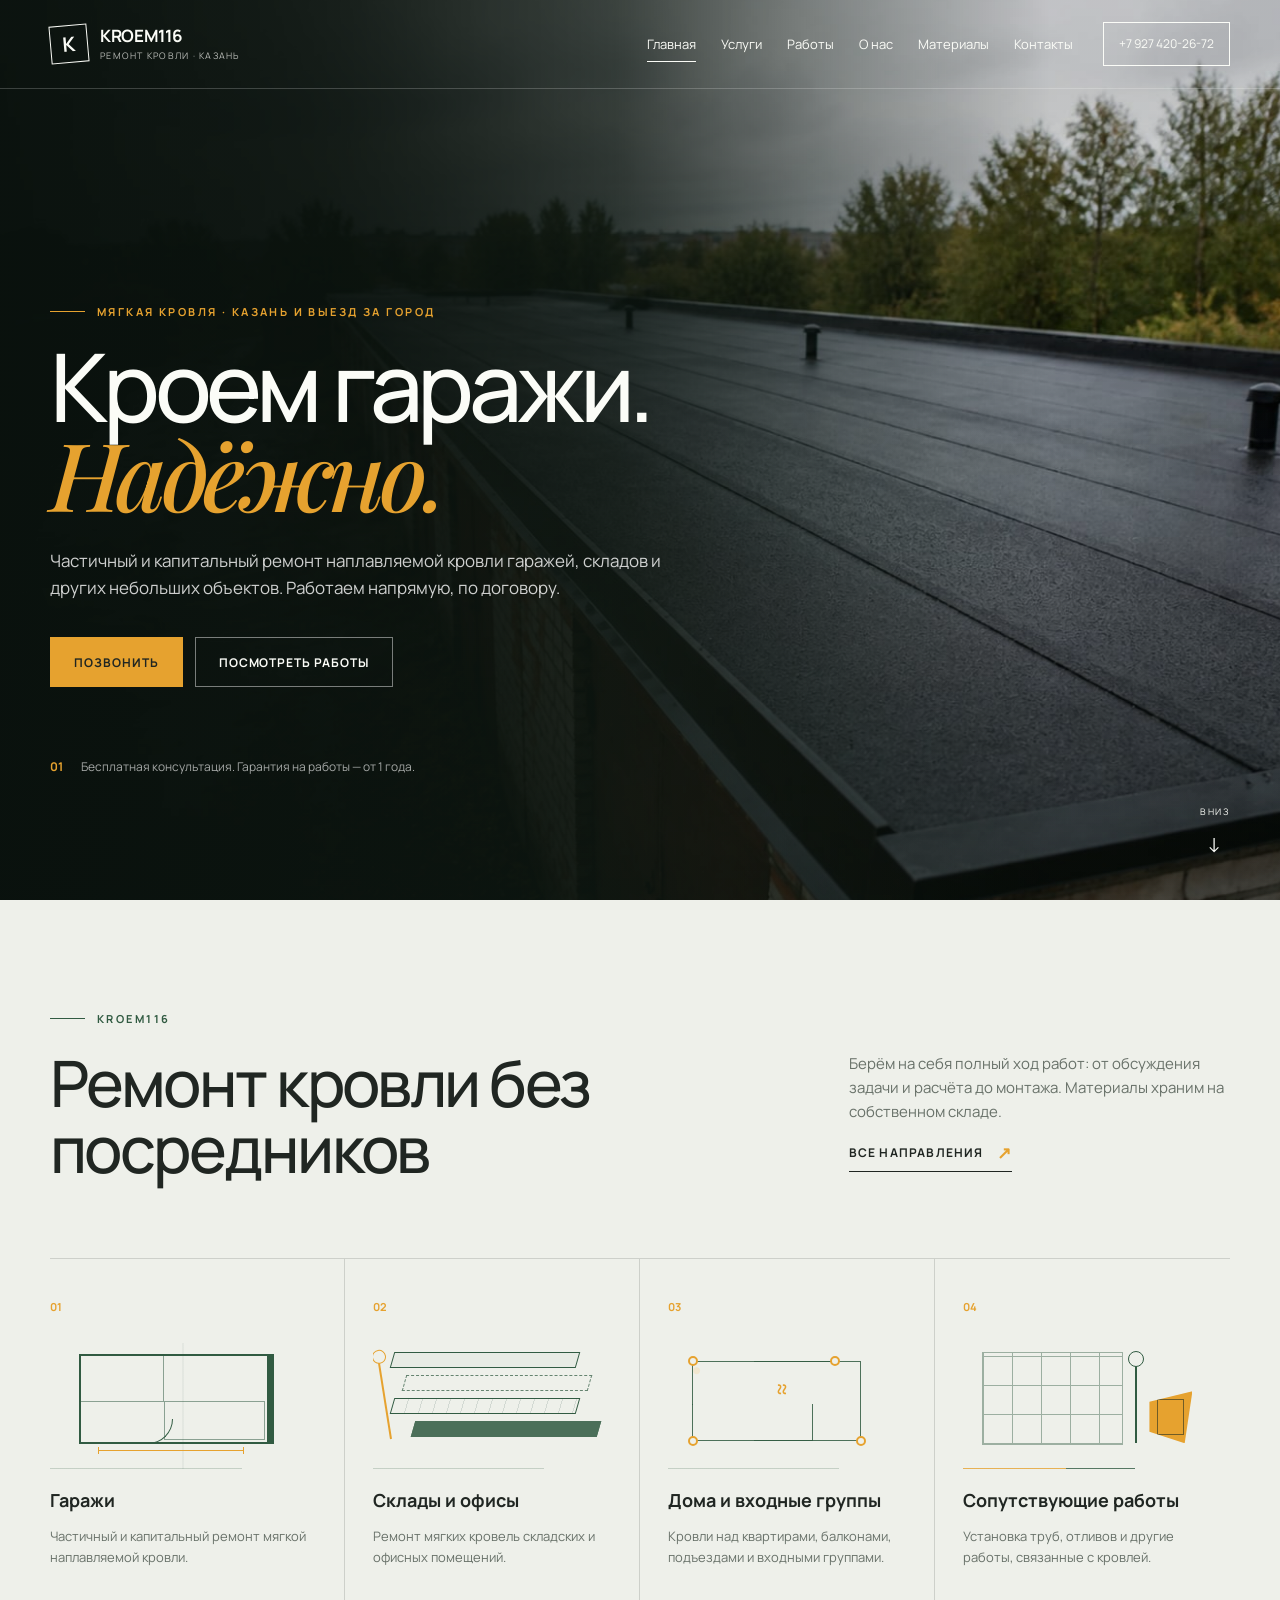
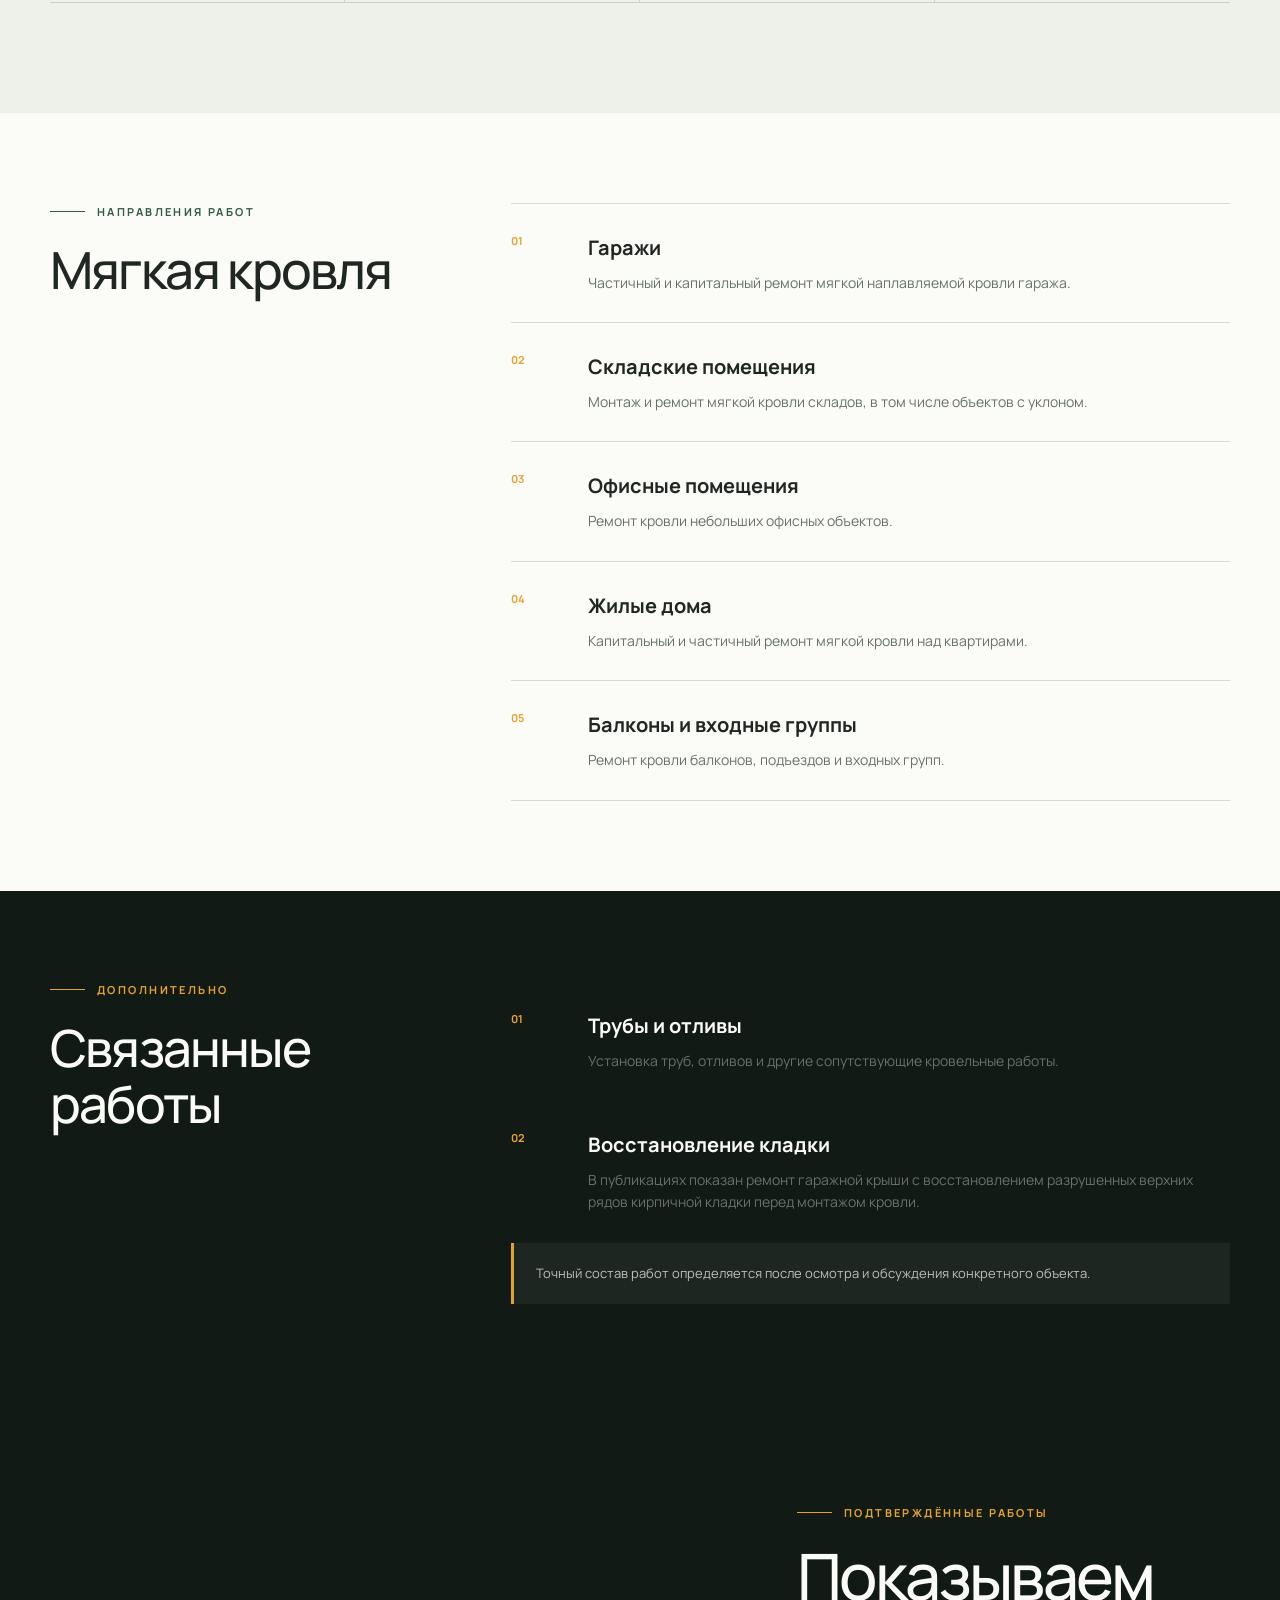
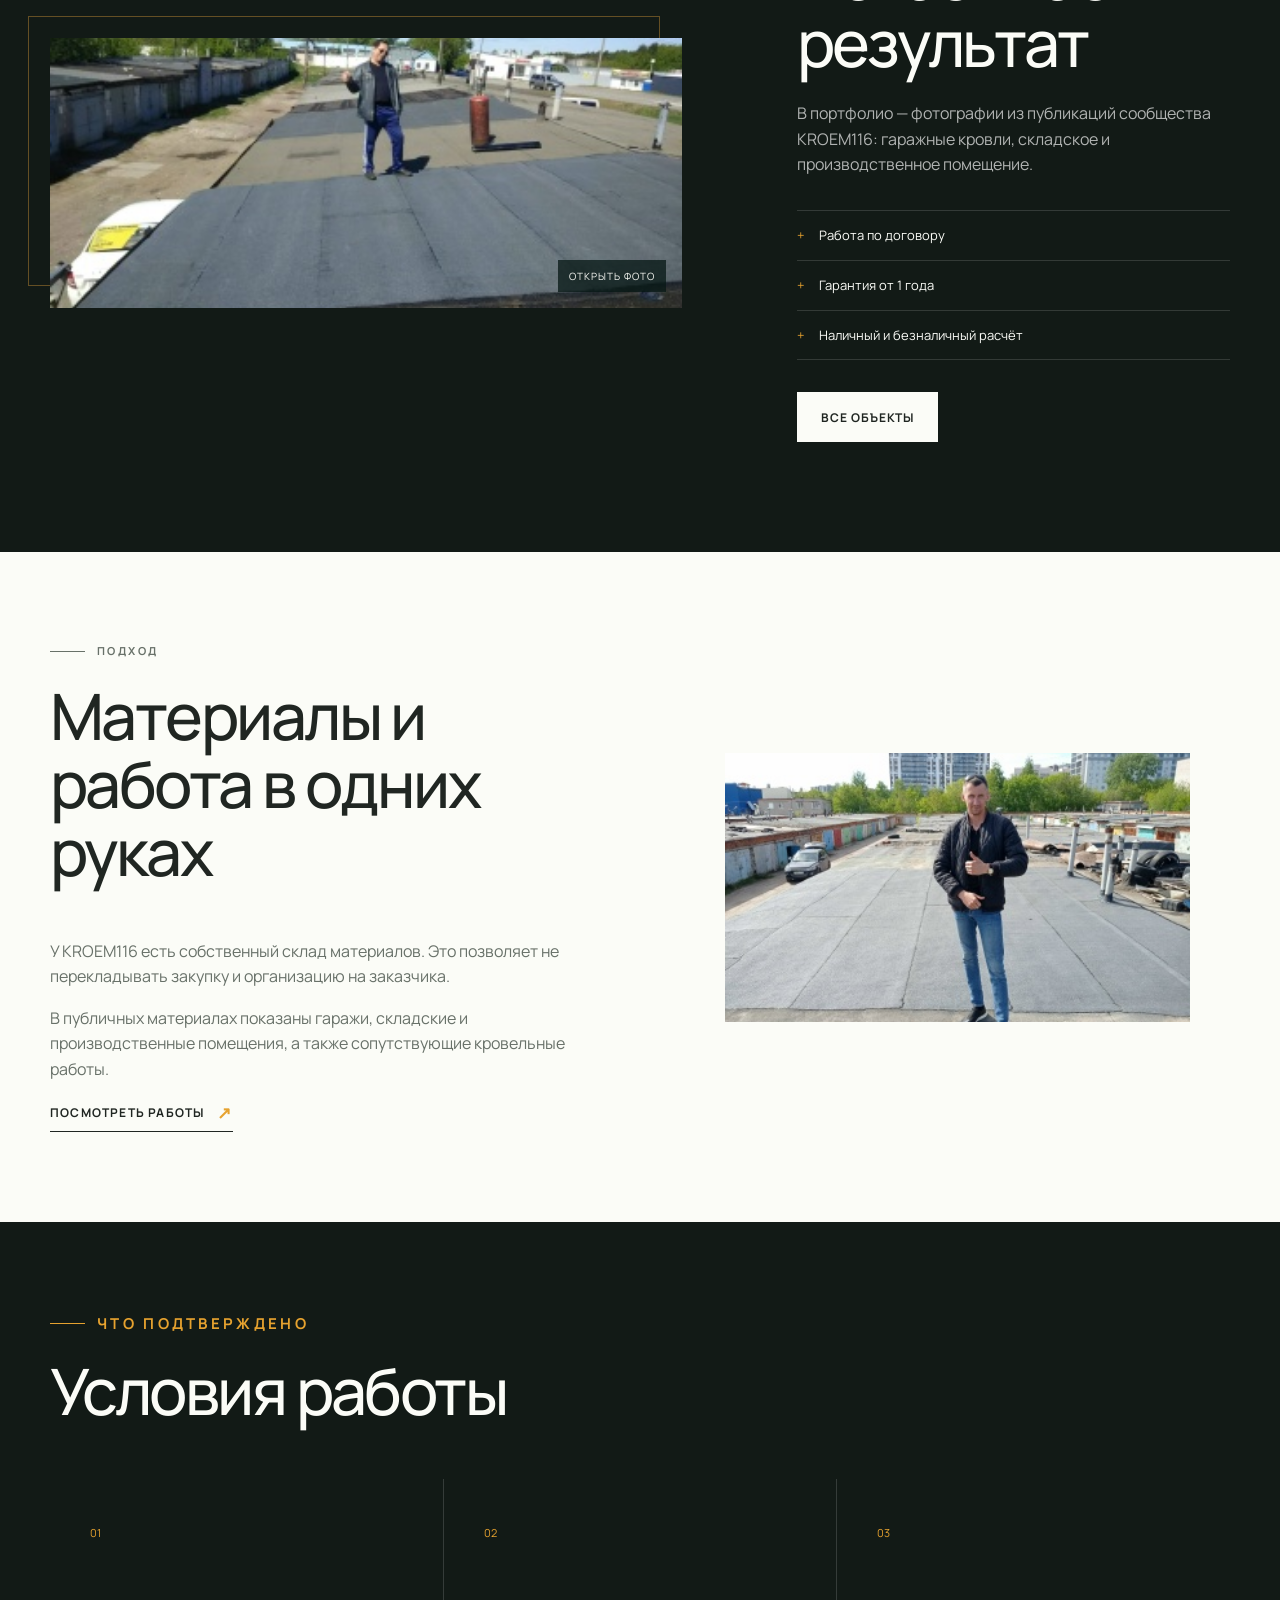
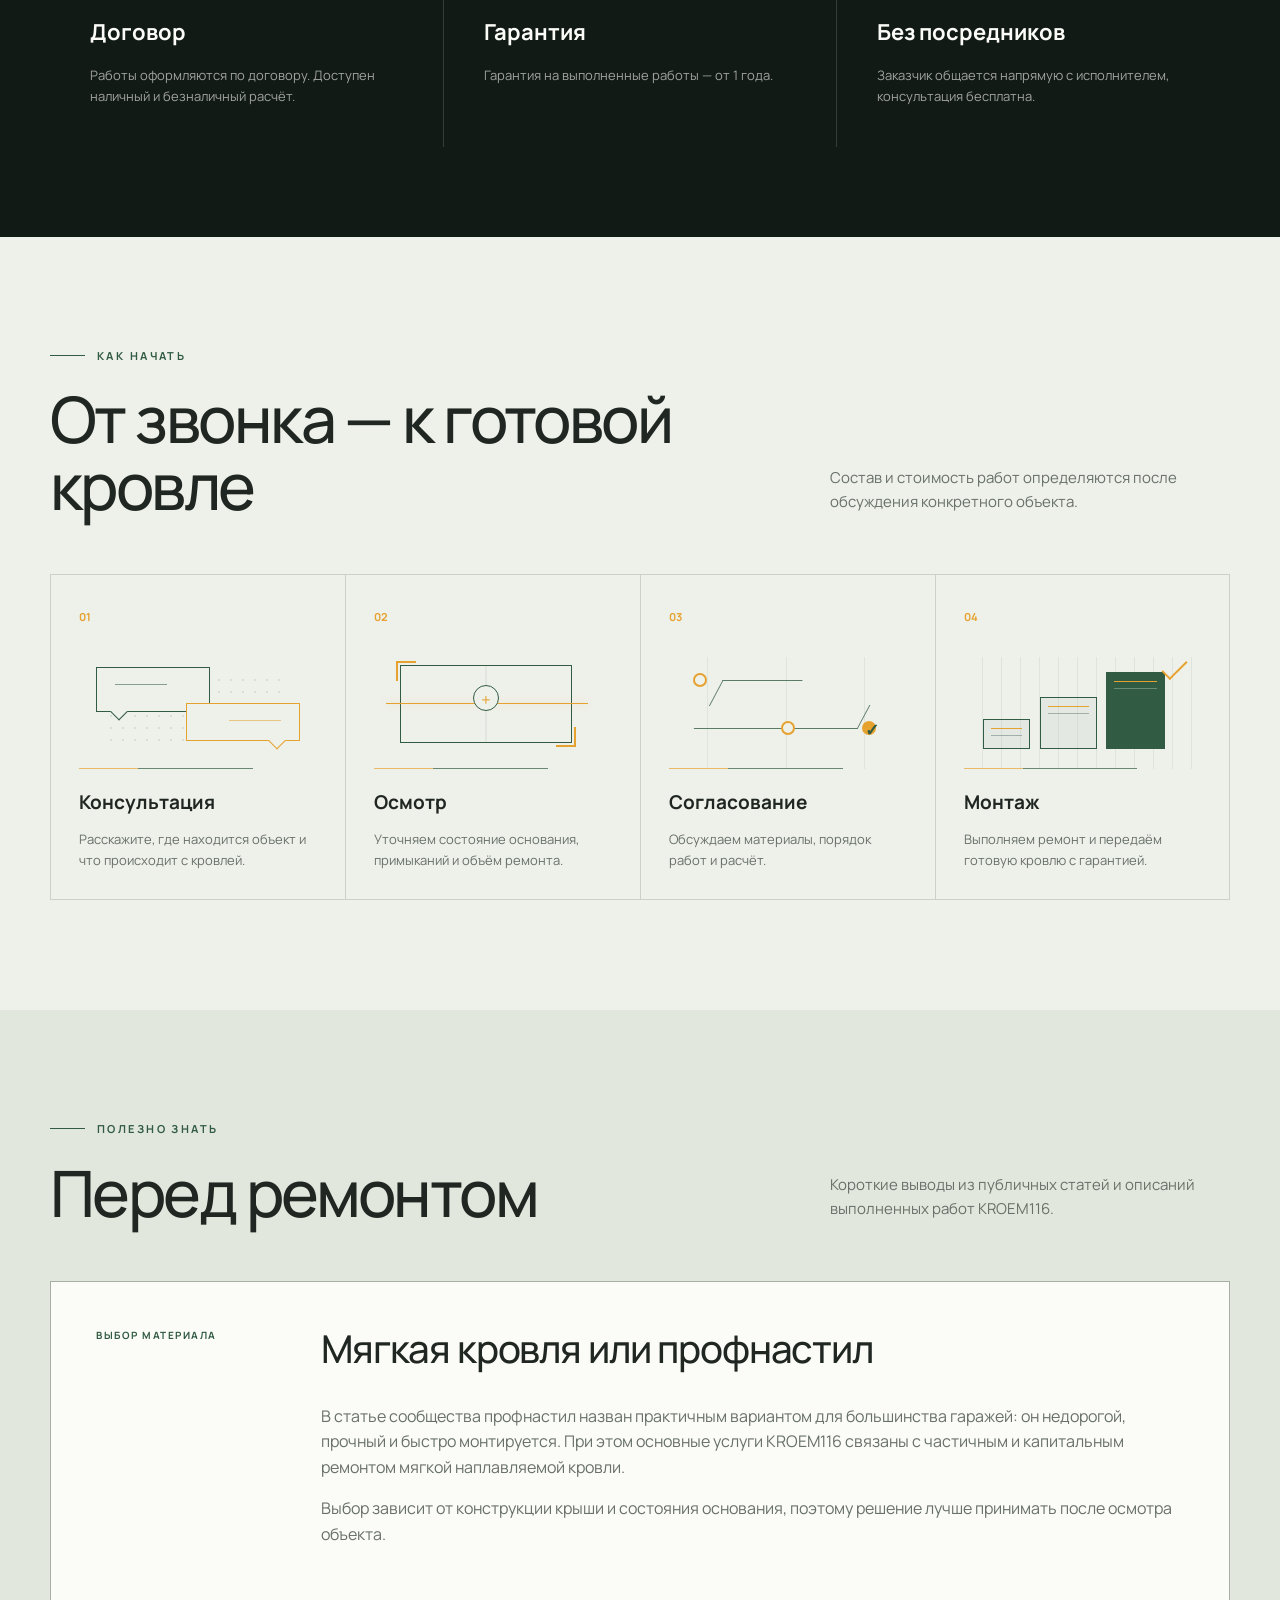
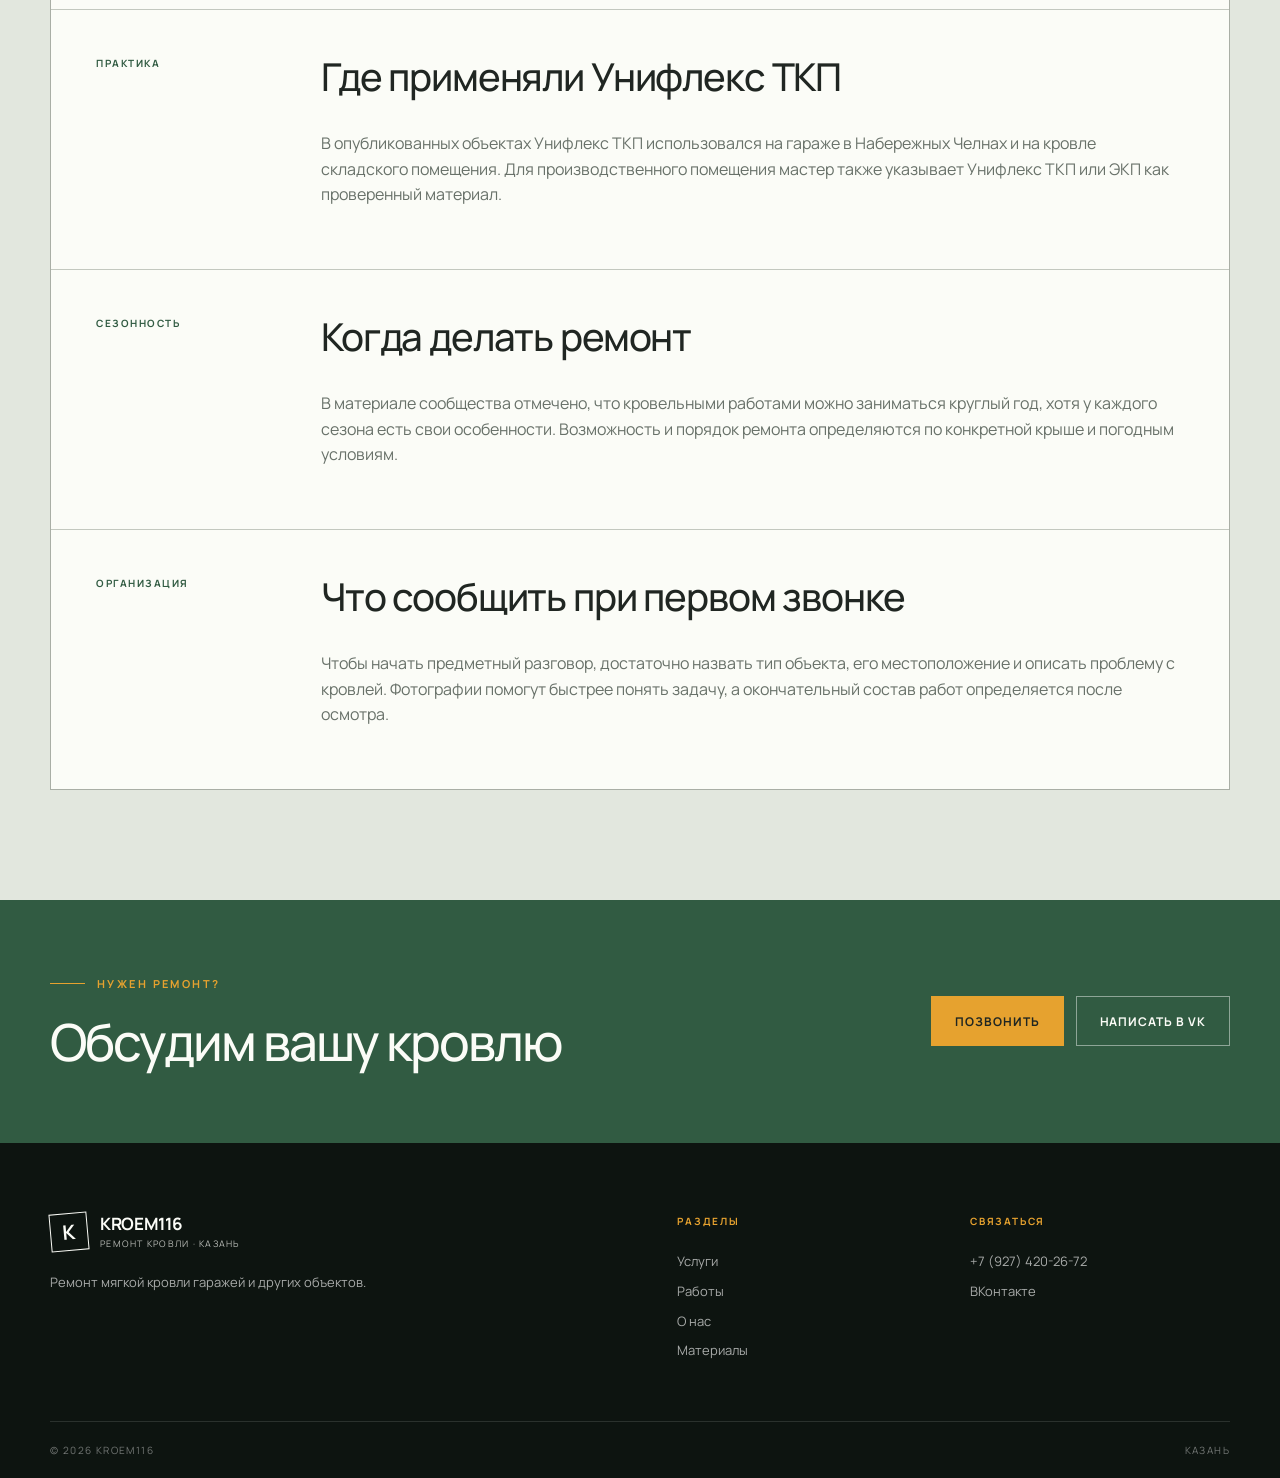
==== commit d5c1ee0d: "kroem116: свести услуги, о нас и материалы на главную; сжать hero - services.html, about.html, journ" ====
--- a/index.html
+++ b/index.html
@@ -6,7 +6,7 @@
   <meta name="theme-color" content="#121a16">
   <meta name="description" content="Ремонт мягкой кровли гаражей в Казани: частичный и капитальный ремонт, договор, гарантия от 1 года.">
   <title>KROEM116 — ремонт кровли гаража в Казани</title>
-  <link rel="preload" href="assets/images/hero-roof-v2.png" as="image">
+  <link rel="preload" href="assets/images/hero-roof-v2.jpg" as="image">
   <link rel="stylesheet" href="styles.css">
   <script src="script.js" defer></script>
 </head>
@@ -15,7 +15,7 @@
   <header class="site-header"><div class="shell header-inner">
     <a class="brand" href="index.html" aria-label="KROEM116 — на главную"><span class="brand-mark" aria-hidden="true">К</span><span><b>KROEM116</b><small>ремонт кровли · Казань</small></span></a>
     <button class="menu-toggle" type="button" aria-expanded="false" aria-controls="site-nav"><span></span><span></span><span></span><span class="visually-hidden">Открыть меню</span></button>
-    <nav class="site-nav" id="site-nav" aria-label="Основная навигация"><a data-nav="home" href="index.html">Главная</a><a data-nav="services" href="services.html">Услуги</a><a data-nav="works" href="works.html">Работы</a><a data-nav="about" href="about.html">О нас</a><a data-nav="journal" href="journal.html">Материалы</a><a data-nav="contacts" href="contacts.html">Контакты</a></nav>
+    <nav class="site-nav" id="site-nav" aria-label="Основная навигация"><a data-nav="home" href="index.html">Главная</a><a data-nav="services" href="index.html#services">Услуги</a><a data-nav="works" href="works.html">Работы</a><a data-nav="about" href="index.html#about">О нас</a><a data-nav="journal" href="index.html#journal">Материалы</a><a data-nav="contacts" href="contacts.html">Контакты</a></nav>
     <a class="header-call" href="tel:+79274202672">+7 927 420-26-72</a>
   </div></header>
 
@@ -33,7 +33,7 @@
 
     <section class="section intro" id="services"><div class="shell intro-grid">
       <div><p class="eyebrow">KROEM116</p><h2>Ремонт кровли без посредников</h2></div>
-      <div class="intro-copy"><p>Берём на себя полный ход работ: от обсуждения задачи и расчёта до монтажа. Материалы храним на собственном складе.</p><a class="text-link" href="services.html">Все услуги <span>↗</span></a></div>
+      <div class="intro-copy"><p>Берём на себя полный ход работ: от обсуждения задачи и расчёта до монтажа. Материалы храним на собственном складе.</p><a class="text-link" href="#services-detail">Все направления <span>↗</span></a></div>
     </div>
     <div class="shell service-strip">
       <article><span>01</span><div class="service-graphic plan-graphic" aria-hidden="true"><i class="plan-room plan-room-a"></i><i class="plan-room plan-room-b"></i><i class="plan-door"></i><i class="plan-measure"></i></div><h3>Гаражи</h3><p>Частичный и капитальный ремонт мягкой наплавляемой кровли.</p></article>
@@ -42,9 +42,41 @@
       <article><span>04</span><div class="service-graphic finish-graphic" aria-hidden="true"><i class="tile-grid"></i><i class="finish-line"></i><b class="finish-swatch"></b></div><h3>Сопутствующие работы</h3><p>Установка труб, отливов и другие работы, связанные с кровлей.</p></article>
     </div></section>
 
+    <section class="page-section tone-white" id="services-detail"><div class="shell content-grid">
+      <div class="sticky-title"><p class="eyebrow">Направления работ</p><h2>Мягкая кровля</h2></div>
+      <div class="stack-list">
+        <article class="stack-item"><span>01</span><div><h3>Гаражи</h3><p>Частичный и капитальный ремонт мягкой наплавляемой кровли гаража.</p></div></article>
+        <article class="stack-item"><span>02</span><div><h3>Складские помещения</h3><p>Монтаж и ремонт мягкой кровли складов, в том числе объектов с уклоном.</p></div></article>
+        <article class="stack-item"><span>03</span><div><h3>Офисные помещения</h3><p>Ремонт кровли небольших офисных объектов.</p></div></article>
+        <article class="stack-item"><span>04</span><div><h3>Жилые дома</h3><p>Капитальный и частичный ремонт мягкой кровли над квартирами.</p></div></article>
+        <article class="stack-item"><span>05</span><div><h3>Балконы и входные группы</h3><p>Ремонт кровли балконов, подъездов и входных групп.</p></div></article>
+      </div>
+    </div></section>
+    <section class="page-section tone-dark"><div class="shell content-grid">
+      <div class="sticky-title"><p class="eyebrow light">Дополнительно</p><h2>Связанные работы</h2></div>
+      <div class="stack-list">
+        <article class="stack-item"><span>01</span><div><h3>Трубы и отливы</h3><p>Установка труб, отливов и другие сопутствующие кровельные работы.</p></div></article>
+        <article class="stack-item"><span>02</span><div><h3>Восстановление кладки</h3><p>В публикациях показан ремонт гаражной крыши с восстановлением разрушенных верхних рядов кирпичной кладки перед монтажом кровли.</p></div></article>
+        <div class="notice">Точный состав работ определяется после осмотра и обсуждения конкретного объекта.</div>
+      </div>
+    </div></section>
+
     <section class="section feature-work dark-section"><div class="shell feature-grid">
       <figure class="feature-media reveal"><button class="gallery-button" type="button" data-lightbox="assets/images/kazan-garage-08.jpg" data-caption="Готовая мягкая кровля гаража в Казани"><img src="assets/images/kazan-garage-08.jpg" alt="Готовая наплавляемая кровля гаража в Казани" width="360" height="270" loading="lazy"><span>Открыть фото</span></button></figure>
       <div class="feature-copy reveal"><p class="eyebrow light">Подтверждённые работы</p><h2>Показываем результат</h2><p>В портфолио — фотографии из публикаций сообщества KROEM116: гаражные кровли, складское и производственное помещение.</p><ul class="clean-list"><li>Работа по договору</li><li>Гарантия от 1 года</li><li>Наличный и безналичный расчёт</li></ul><a class="button button-light" href="works.html">Все объекты</a></div>
+    </div></section>
+
+    <section class="page-section tone-white" id="about"><div class="shell about-grid">
+      <div><p class="eyebrow">Подход</p><h2>Материалы и работа в одних руках</h2><p>У KROEM116 есть собственный склад материалов. Это позволяет не перекладывать закупку и организацию на заказчика.</p><p>В публичных материалах показаны гаражи, складские и производственные помещения, а также сопутствующие кровельные работы.</p><a class="text-link" href="works.html">Посмотреть работы <span>↗</span></a></div>
+      <figure class="about-image"><img src="assets/images/kazan-garage-09.jpg" alt="Мастер на готовой кровле гаража в Казани" width="360" height="269" loading="lazy"></figure>
+    </div></section>
+    <section class="page-section tone-dark"><div class="shell">
+      <div class="section-heading"><p class="eyebrow light">Что подтверждено</p><h2>Условия работы</h2></div>
+      <div class="principles-grid">
+        <article><span>01</span><h3>Договор</h3><p>Работы оформляются по договору. Доступен наличный и безналичный расчёт.</p></article>
+        <article><span>02</span><h3>Гарантия</h3><p>Гарантия на выполненные работы — от 1 года.</p></article>
+        <article><span>03</span><h3>Без посредников</h3><p>Заказчик общается напрямую с исполнителем, консультация бесплатна.</p></article>
+      </div>
     </div></section>
 
     <section class="section process-section"><div class="shell">
@@ -57,18 +89,20 @@
       </ol>
     </div></section>
 
-    <section class="section journal-preview"><div class="shell"><div class="section-heading split-heading"><div><p class="eyebrow">Полезно знать</p><h2>Перед ремонтом</h2></div><a class="text-link" href="journal.html">Все материалы <span>↗</span></a></div>
-      <div class="article-grid">
-        <a class="article-card" href="journal.html#materials"><span>Материалы</span><h3>Мягкая кровля или профнастил</h3><p>Коротко о двух вариантах для гаражной крыши.</p><b>Читать →</b></a>
-        <a class="article-card image-card" href="journal.html#uniflex"><img src="assets/images/production-roof-01.jpg" alt="Мягкая кровля производственного помещения" width="640" height="480" loading="lazy"><span>Практика</span><h3>Где применяли Унифлекс ТКП</h3><b>Читать →</b></a>
-        <a class="article-card" href="journal.html#season"><span>Сезон</span><h3>Когда можно ремонтировать кровлю</h3><p>Что говорит об этом мастер в материалах сообщества.</p><b>Читать →</b></a>
+    <section class="section journal-preview" id="journal"><div class="shell">
+      <div class="section-heading split-heading"><div><p class="eyebrow">Полезно знать</p><h2>Перед ремонтом</h2></div><p>Короткие выводы из публичных статей и описаний выполненных работ KROEM116.</p></div>
+      <div class="journal-list">
+        <article class="journal-entry" id="materials"><div class="meta">Выбор материала</div><div><h2>Мягкая кровля или профнастил</h2><p>В статье сообщества профнастил назван практичным вариантом для большинства гаражей: он недорогой, прочный и быстро монтируется. При этом основные услуги KROEM116 связаны с частичным и капитальным ремонтом мягкой наплавляемой кровли.</p><p>Выбор зависит от конструкции крыши и состояния основания, поэтому решение лучше принимать после осмотра объекта.</p></div></article>
+        <article class="journal-entry" id="uniflex"><div class="meta">Практика</div><div><h2>Где применяли Унифлекс ТКП</h2><p>В опубликованных объектах Унифлекс ТКП использовался на гараже в Набережных Челнах и на кровле складского помещения. Для производственного помещения мастер также указывает Унифлекс ТКП или ЭКП как проверенный материал.</p></div></article>
+        <article class="journal-entry" id="season"><div class="meta">Сезонность</div><div><h2>Когда делать ремонт</h2><p>В материале сообщества отмечено, что кровельными работами можно заниматься круглый год, хотя у каждого сезона есть свои особенности. Возможность и порядок ремонта определяются по конкретной крыше и погодным условиям.</p></div></article>
+        <article class="journal-entry"><div class="meta">Организация</div><div><h2>Что сообщить при первом звонке</h2><p>Чтобы начать предметный разговор, достаточно назвать тип объекта, его местоположение и описать проблему с кровлей. Фотографии помогут быстрее понять задачу, а окончательный состав работ определяется после осмотра.</p></div></article>
       </div>
     </div></section>
 
     <section class="contact-band"><div class="shell contact-band-inner"><div><p class="eyebrow light">Нужен ремонт?</p><h2>Обсудим вашу кровлю</h2></div><div class="contact-band-actions"><a class="button button-accent" href="tel:+79274202672">Позвонить</a><a class="button button-ghost" href="https://vk.com/kroem116" target="_blank" rel="noopener noreferrer">Написать в VK</a></div></div></section>
   </main>
 
-  <footer class="site-footer"><div class="shell footer-grid"><div><a class="brand footer-brand" href="index.html"><span class="brand-mark" aria-hidden="true">К</span><span><b>KROEM116</b><small>ремонт кровли · Казань</small></span></a><p>Ремонт мягкой кровли гаражей и других объектов.</p></div><div><h2>Разделы</h2><a href="services.html">Услуги</a><a href="works.html">Работы</a><a href="about.html">О нас</a><a href="journal.html">Материалы</a></div><div><h2>Связаться</h2><a href="tel:+79274202672">+7 (927) 420-26-72</a><a href="https://vk.com/kroem116" target="_blank" rel="noopener noreferrer">ВКонтакте</a></div></div><div class="shell footer-bottom"><span>© <span data-year></span> KROEM116</span><span>Казань</span></div></footer>
+  <footer class="site-footer"><div class="shell footer-grid"><div><a class="brand footer-brand" href="index.html"><span class="brand-mark" aria-hidden="true">К</span><span><b>KROEM116</b><small>ремонт кровли · Казань</small></span></a><p>Ремонт мягкой кровли гаражей и других объектов.</p></div><div><h2>Разделы</h2><a href="index.html#services">Услуги</a><a href="works.html">Работы</a><a href="index.html#about">О нас</a><a href="index.html#journal">Материалы</a></div><div><h2>Связаться</h2><a href="tel:+79274202672">+7 (927) 420-26-72</a><a href="https://vk.com/kroem116" target="_blank" rel="noopener noreferrer">ВКонтакте</a></div></div><div class="shell footer-bottom"><span>© <span data-year></span> KROEM116</span><span>Казань</span></div></footer>
   <dialog class="lightbox" aria-label="Просмотр фотографии"><button class="lightbox-close" type="button" aria-label="Закрыть">×</button><img src="" alt=""><p></p></dialog>
 </body>
 </html>
--- a/styles.css
+++ b/styles.css
@@ -1,14 +1,14 @@
 @import url('https://fonts.googleapis.com/css2?family=Manrope:wght@400;500;600;700&family=Playfair+Display:ital,wght@1,500&display=swap');
 
-:root {
-  --ink: #202622;
-  --forest: #315b42;
-  --forest-deep: #121a16;
-  --paper: #eef0ea;
-  --white: #fbfcf7;
-  --amber: #e6a22f;
-  --line: rgba(32, 38, 34, .16);
-  --muted: #687169;
+:root {
+  --ink: #202622;
+  --forest: #315b42;
+  --forest-deep: #121a16;
+  --paper: #eef0ea;
+  --white: #fbfcf7;
+  --amber: #e6a22f;
+  --line: rgba(32, 38, 34, .16);
+  --muted: #687169;
   --shell: min(1180px, calc(100% - 48px));
   --radius: 2px;
 }
@@ -44,8 +44,8 @@
 
 .hero { min-height: 770px; height: 100svh; max-height: 930px; position: relative; display: grid; align-items: center; color: var(--white); overflow: hidden; }
 .hero-image, .hero-shade { position: absolute; inset: 0; }
-.hero-image { background: url("assets/images/hero-roof-v2.png") center / cover no-repeat; transform: scale(1.015); animation: heroIn 1.2s ease-out both; image-rendering: auto; }
-.hero-shade { background: linear-gradient(90deg, rgba(10,18,14,.94) 0%, rgba(14,24,18,.76) 48%, rgba(12,19,15,.18) 82%), linear-gradient(0deg, rgba(8,15,11,.54), transparent 55%); }
+.hero-image { background: url("assets/images/hero-roof-v2.jpg") center / cover no-repeat; transform: scale(1.015); animation: heroIn 1.2s ease-out both; image-rendering: auto; }
+.hero-shade { background: linear-gradient(90deg, rgba(10,18,14,.94) 0%, rgba(14,24,18,.76) 48%, rgba(12,19,15,.18) 82%), linear-gradient(0deg, rgba(8,15,11,.54), transparent 55%); }
 .hero-content { position: relative; padding-top: 90px; }
 .eyebrow { display: flex; align-items: center; gap: 12px; margin: 0 0 22px; font-size: 11px; text-transform: uppercase; letter-spacing: .22em; font-weight: 700; color: var(--forest); }
 .eyebrow::before { content: ""; width: 35px; height: 1px; background: currentColor; }
@@ -181,7 +181,7 @@
 .block-a::before, .block-b::before, .block-c::before { content: ""; position: absolute; left: 7px; right: 7px; top: 8px; height: 1px; background: var(--amber); box-shadow: 0 7px 0 rgba(23,61,53,.32); }
 .block-c::before { box-shadow: 0 7px 0 rgba(255,255,255,.28); }
 .build-check { right: 6%; top: 4px; width: 25px; height: 12px; border-left: 2px solid var(--amber); border-bottom: 2px solid var(--amber); transform: rotate(-45deg); }
-.journal-preview { background: #e2e7de; }
+.journal-preview { background: #e2e7de; }
 .article-grid { display: grid; grid-template-columns: repeat(3, 1fr); gap: 18px; }
 .article-card { min-height: 390px; display: flex; flex-direction: column; padding: 34px; background: var(--white); transition: transform .25s, box-shadow .25s; overflow: hidden; }
 .article-card:hover { transform: translateY(-5px); box-shadow: 0 18px 40px rgba(17,35,31,.1); }
@@ -199,7 +199,7 @@
 .contact-band-inner { display: flex; align-items: center; justify-content: space-between; gap: 50px; }
 .contact-band h2 { font-size: clamp(34px, 4vw, 55px); }
 .contact-band-actions { display: flex; gap: 12px; flex-shrink: 0; }
-.site-footer { padding-top: 70px; background: #0d1410; color: var(--white); }
+.site-footer { padding-top: 70px; background: #0d1410; color: var(--white); }
 .footer-grid { display: grid; grid-template-columns: 1.5fr .6fr .7fr; gap: 70px; padding-bottom: 60px; }
 .footer-grid > div { display: flex; flex-direction: column; align-items: flex-start; gap: 9px; }
 .footer-grid h2 { margin-bottom: 13px; color: var(--amber); font-size: 10px; text-transform: uppercase; letter-spacing: .18em; }
@@ -226,21 +226,21 @@
 .gallery-grid { display: grid; grid-template-columns: 1.15fr .85fr; gap: 18px; }
 .gallery-grid .gallery-button:nth-child(3) { grid-column: 1 / -1; }
 .gallery-grid .gallery-button img { aspect-ratio: 4 / 3; }
-.gallery-grid .gallery-button:nth-child(3) img { aspect-ratio: 2.1; }
-.project-block { padding: 70px 0; border-top: 1px solid rgba(255,255,255,.16); }
-.project-block-last { padding-bottom: 0; }
-.project-intro { display: grid; grid-template-columns: 70px minmax(0, 620px); gap: 25px; margin-bottom: 34px; }
-.project-intro > span { color: var(--amber); font-size: 11px; font-weight: 700; letter-spacing: .15em; }
-.project-intro h3 { margin-bottom: 12px; font-size: clamp(28px, 4vw, 48px); line-height: 1.08; font-weight: 500; letter-spacing: -.035em; }
-.project-intro p { margin-bottom: 0; color: rgba(255,255,255,.6); font-size: 14px; }
-.project-gallery { display: grid; grid-template-columns: 1.25fr .75fr .75fr; gap: 16px; align-items: stretch; }
-.project-gallery .gallery-button img { width: 100%; height: 100%; min-height: 350px; aspect-ratio: auto; object-fit: cover; }
-.project-gallery-railings .project-wide img { object-position: center; }
-.project-gallery-sofas .project-wide img { object-position: center 42%; }
-.project-gallery-pair { grid-template-columns: repeat(2, minmax(0, 1fr)); }
-.project-gallery-pair .gallery-button img { height: min(64vw, 670px); }
-.project-gallery-small { max-width: 760px; }
-.project-gallery-small .gallery-button img { height: 520px; }
+.gallery-grid .gallery-button:nth-child(3) img { aspect-ratio: 2.1; }
+.project-block { padding: 70px 0; border-top: 1px solid rgba(255,255,255,.16); }
+.project-block-last { padding-bottom: 0; }
+.project-intro { display: grid; grid-template-columns: 70px minmax(0, 620px); gap: 25px; margin-bottom: 34px; }
+.project-intro > span { color: var(--amber); font-size: 11px; font-weight: 700; letter-spacing: .15em; }
+.project-intro h3 { margin-bottom: 12px; font-size: clamp(28px, 4vw, 48px); line-height: 1.08; font-weight: 500; letter-spacing: -.035em; }
+.project-intro p { margin-bottom: 0; color: rgba(255,255,255,.6); font-size: 14px; }
+.project-gallery { display: grid; grid-template-columns: 1.25fr .75fr .75fr; gap: 16px; align-items: stretch; }
+.project-gallery .gallery-button img { width: 100%; height: 100%; min-height: 350px; aspect-ratio: auto; object-fit: cover; }
+.project-gallery-railings .project-wide img { object-position: center; }
+.project-gallery-sofas .project-wide img { object-position: center 42%; }
+.project-gallery-pair { grid-template-columns: repeat(2, minmax(0, 1fr)); }
+.project-gallery-pair .gallery-button img { height: min(64vw, 670px); }
+.project-gallery-small { max-width: 760px; }
+.project-gallery-small .gallery-button img { height: 520px; }
 .notice { padding: 20px 22px; border-left: 3px solid var(--amber); background: rgba(255,255,255,.05); color: rgba(255,255,255,.7); font-size: 13px; }
 .about-grid { display: grid; grid-template-columns: 1fr 1fr; gap: 7vw; align-items: center; }
 .about-grid h2 { font-size: clamp(36px, 5vw, 64px); line-height: 1.06; font-weight: 500; letter-spacing: -.04em; }
@@ -268,7 +268,7 @@
 .contact-note h2 { font-size: 32px; line-height: 1.15; font-weight: 500; }
 .contact-note p { color: rgba(255,255,255,.66); }
 
-.lightbox { width: min(1100px, calc(100% - 32px)); max-height: calc(100vh - 32px); padding: 0; border: 0; background: #0d1410; color: var(--white); box-shadow: 0 20px 70px rgba(0,0,0,.5); }
+.lightbox { width: min(1100px, calc(100% - 32px)); max-height: calc(100vh - 32px); padding: 0; border: 0; background: #0d1410; color: var(--white); box-shadow: 0 20px 70px rgba(0,0,0,.5); }
 .lightbox::backdrop { background: rgba(2,12,10,.86); backdrop-filter: blur(5px); }
 .lightbox img { width: 100%; max-height: calc(100vh - 100px); object-fit: contain; }
 .lightbox p { margin: 0; padding: 14px 20px; color: rgba(255,255,255,.65); font-size: 12px; }
@@ -300,12 +300,12 @@
   .article-grid { grid-template-columns: 1fr 1fr; }
   .article-card:last-child { grid-column: 1 / -1; min-height: 280px; }
   .sticky-title { position: static; }
-  .principles-grid { grid-template-columns: 1fr; }
-  .project-gallery { grid-template-columns: 1fr 1fr; }
-  .project-gallery .project-wide { grid-column: 1 / -1; }
-  .project-gallery .project-wide img { height: 520px; }
-  .project-gallery-pair .gallery-button { grid-column: auto; }
-}
+  .principles-grid { grid-template-columns: 1fr; }
+  .project-gallery { grid-template-columns: 1fr 1fr; }
+  .project-gallery .project-wide { grid-column: 1 / -1; }
+  .project-gallery .project-wide img { height: 520px; }
+  .project-gallery-pair .gallery-button { grid-column: auto; }
+}
 
 @media (max-width: 650px) {
   :root { --shell: calc(100% - 28px); }
@@ -332,11 +332,11 @@
   .footer-grid { grid-template-columns: 1fr; gap: 38px; }
   .page-hero { padding-block: 65px 55px; }
   .gallery-grid .gallery-button:nth-child(3) { grid-column: auto; }
-  .gallery-grid .gallery-button:nth-child(3) img { aspect-ratio: 4 / 3; }
-  .project-intro { grid-template-columns: 42px 1fr; gap: 14px; }
-  .project-gallery, .project-gallery-pair { grid-template-columns: 1fr; }
-  .project-gallery .project-wide { grid-column: auto; }
-  .project-gallery .gallery-button img, .project-gallery .project-wide img, .project-gallery-small .gallery-button img { height: auto; min-height: 320px; aspect-ratio: 4 / 3; }
+  .gallery-grid .gallery-button:nth-child(3) img { aspect-ratio: 4 / 3; }
+  .project-intro { grid-template-columns: 42px 1fr; gap: 14px; }
+  .project-gallery, .project-gallery-pair { grid-template-columns: 1fr; }
+  .project-gallery .project-wide { grid-column: auto; }
+  .project-gallery .gallery-button img, .project-gallery .project-wide img, .project-gallery-small .gallery-button img { height: auto; min-height: 320px; aspect-ratio: 4 / 3; }
   .principles-grid article { padding: 30px; }
   .journal-entry { grid-template-columns: 1fr; gap: 20px; padding: 28px; }
   .contact-row { grid-template-columns: 90px 1fr auto; gap: 10px; }
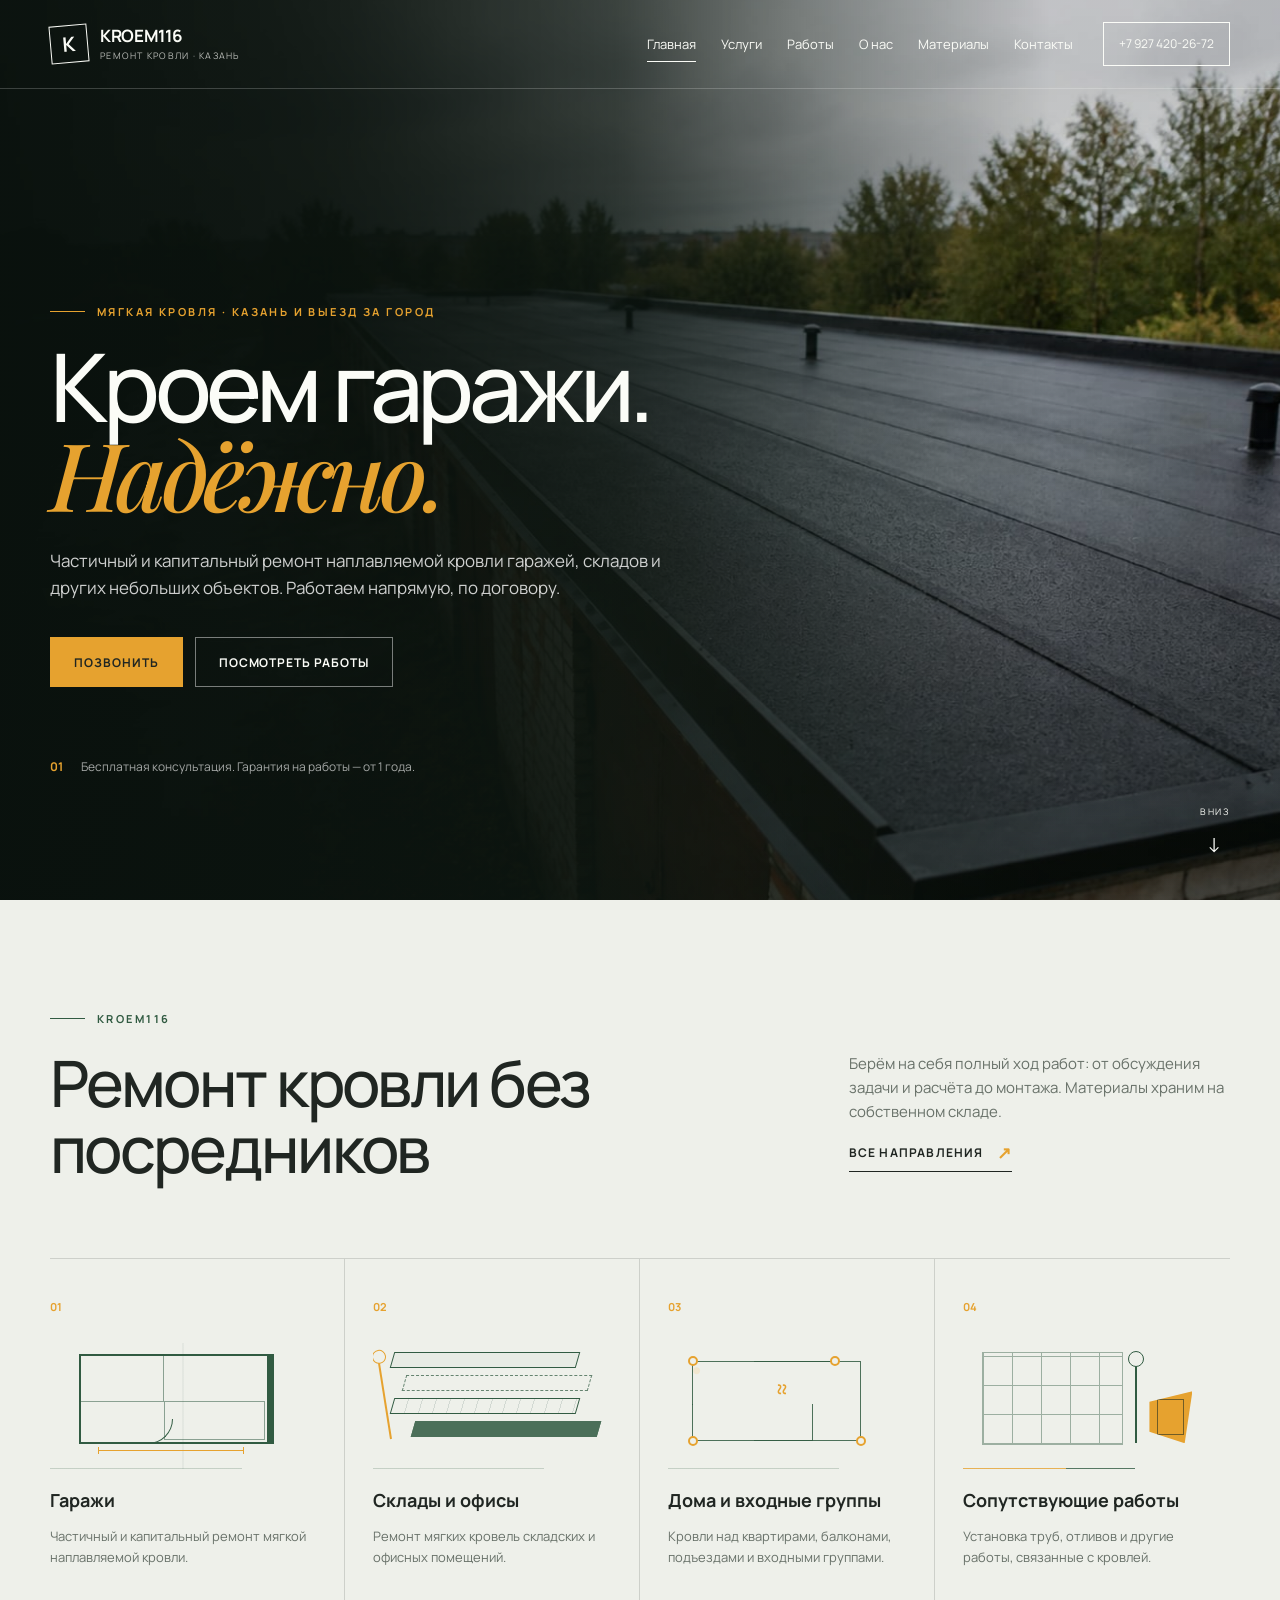
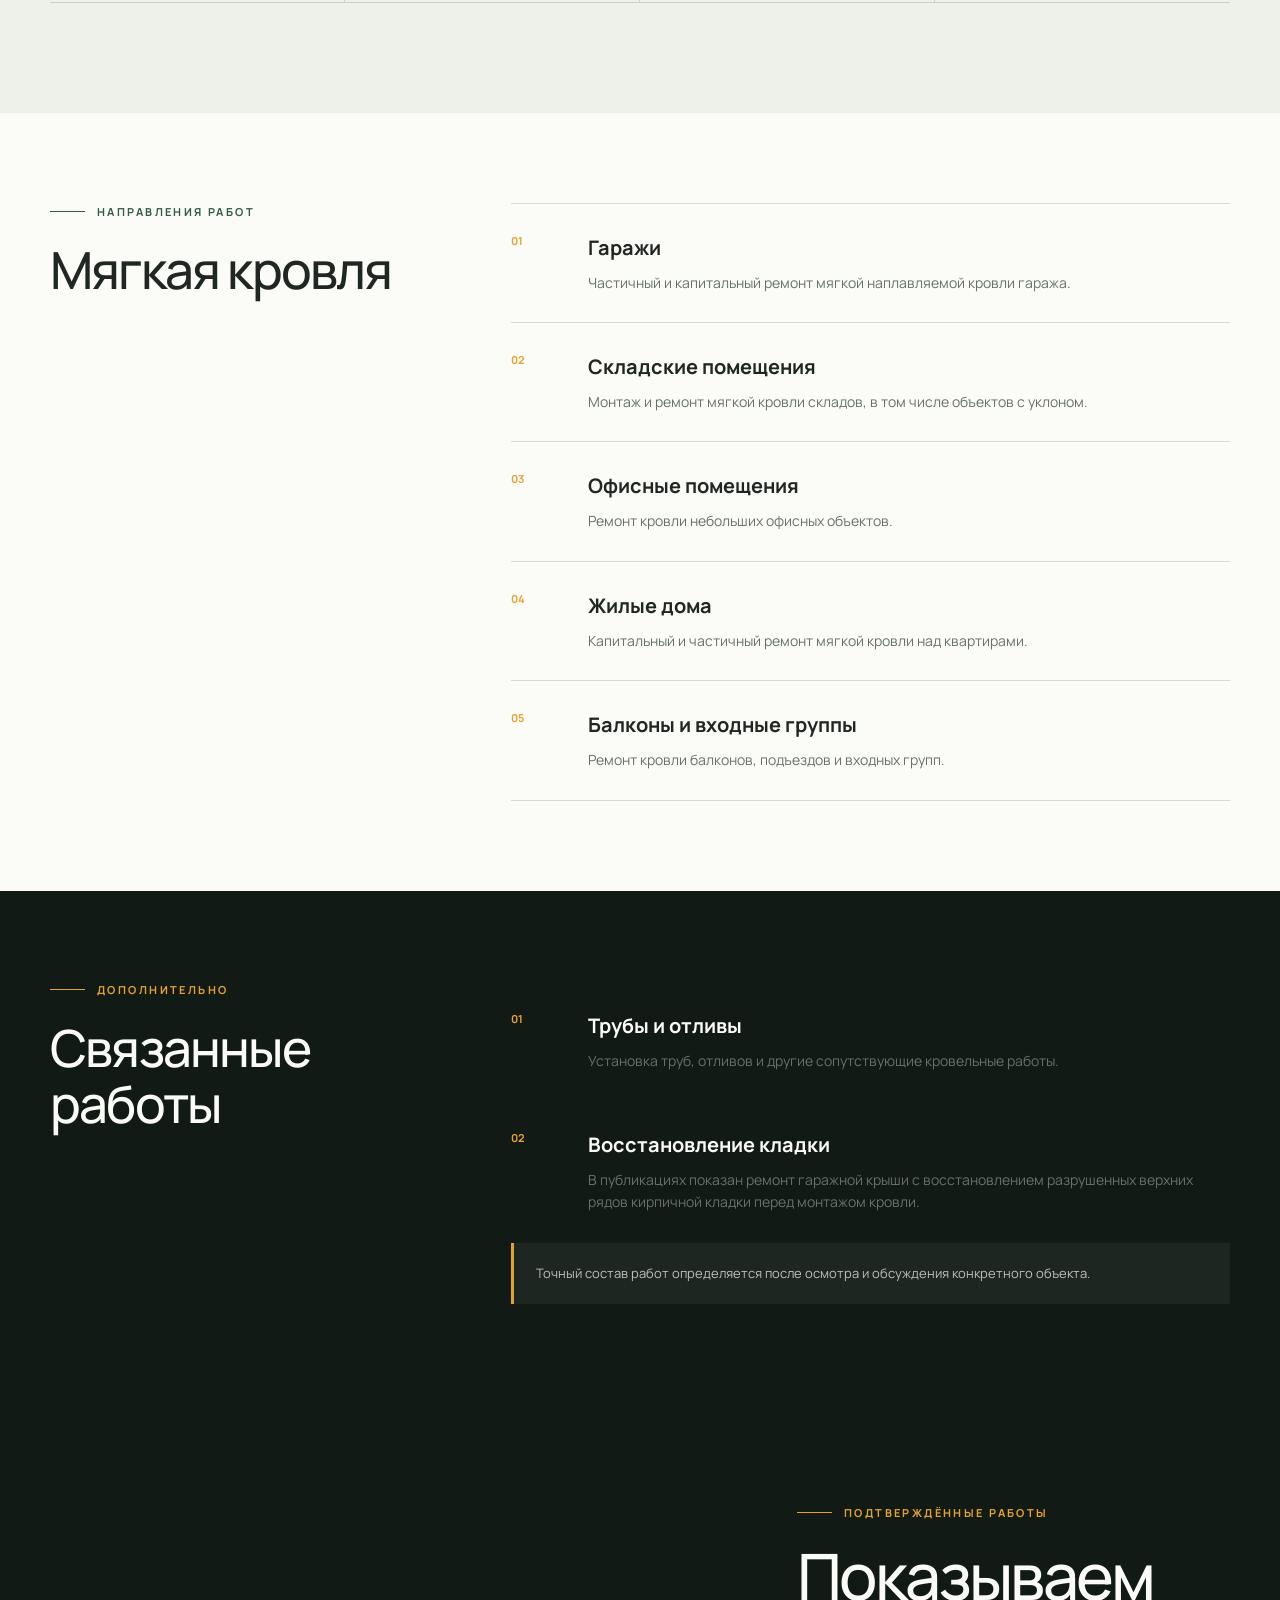
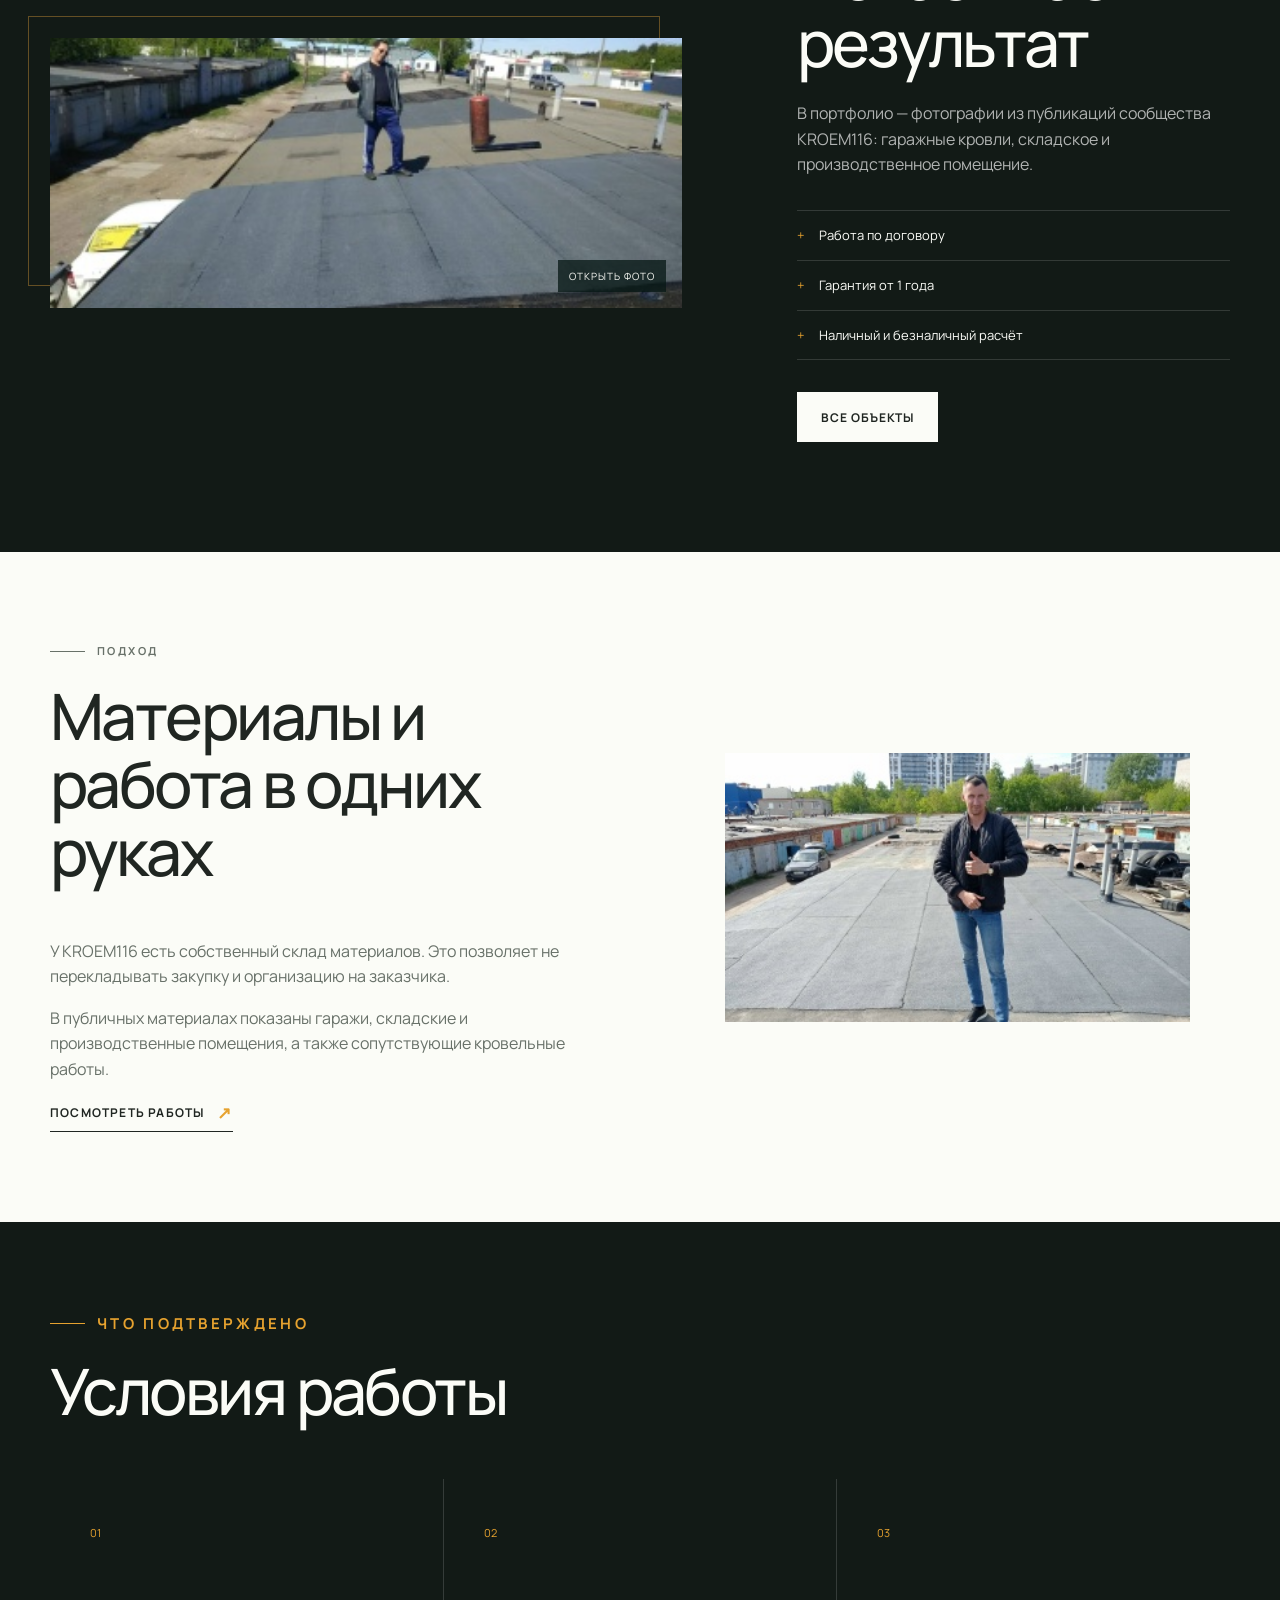
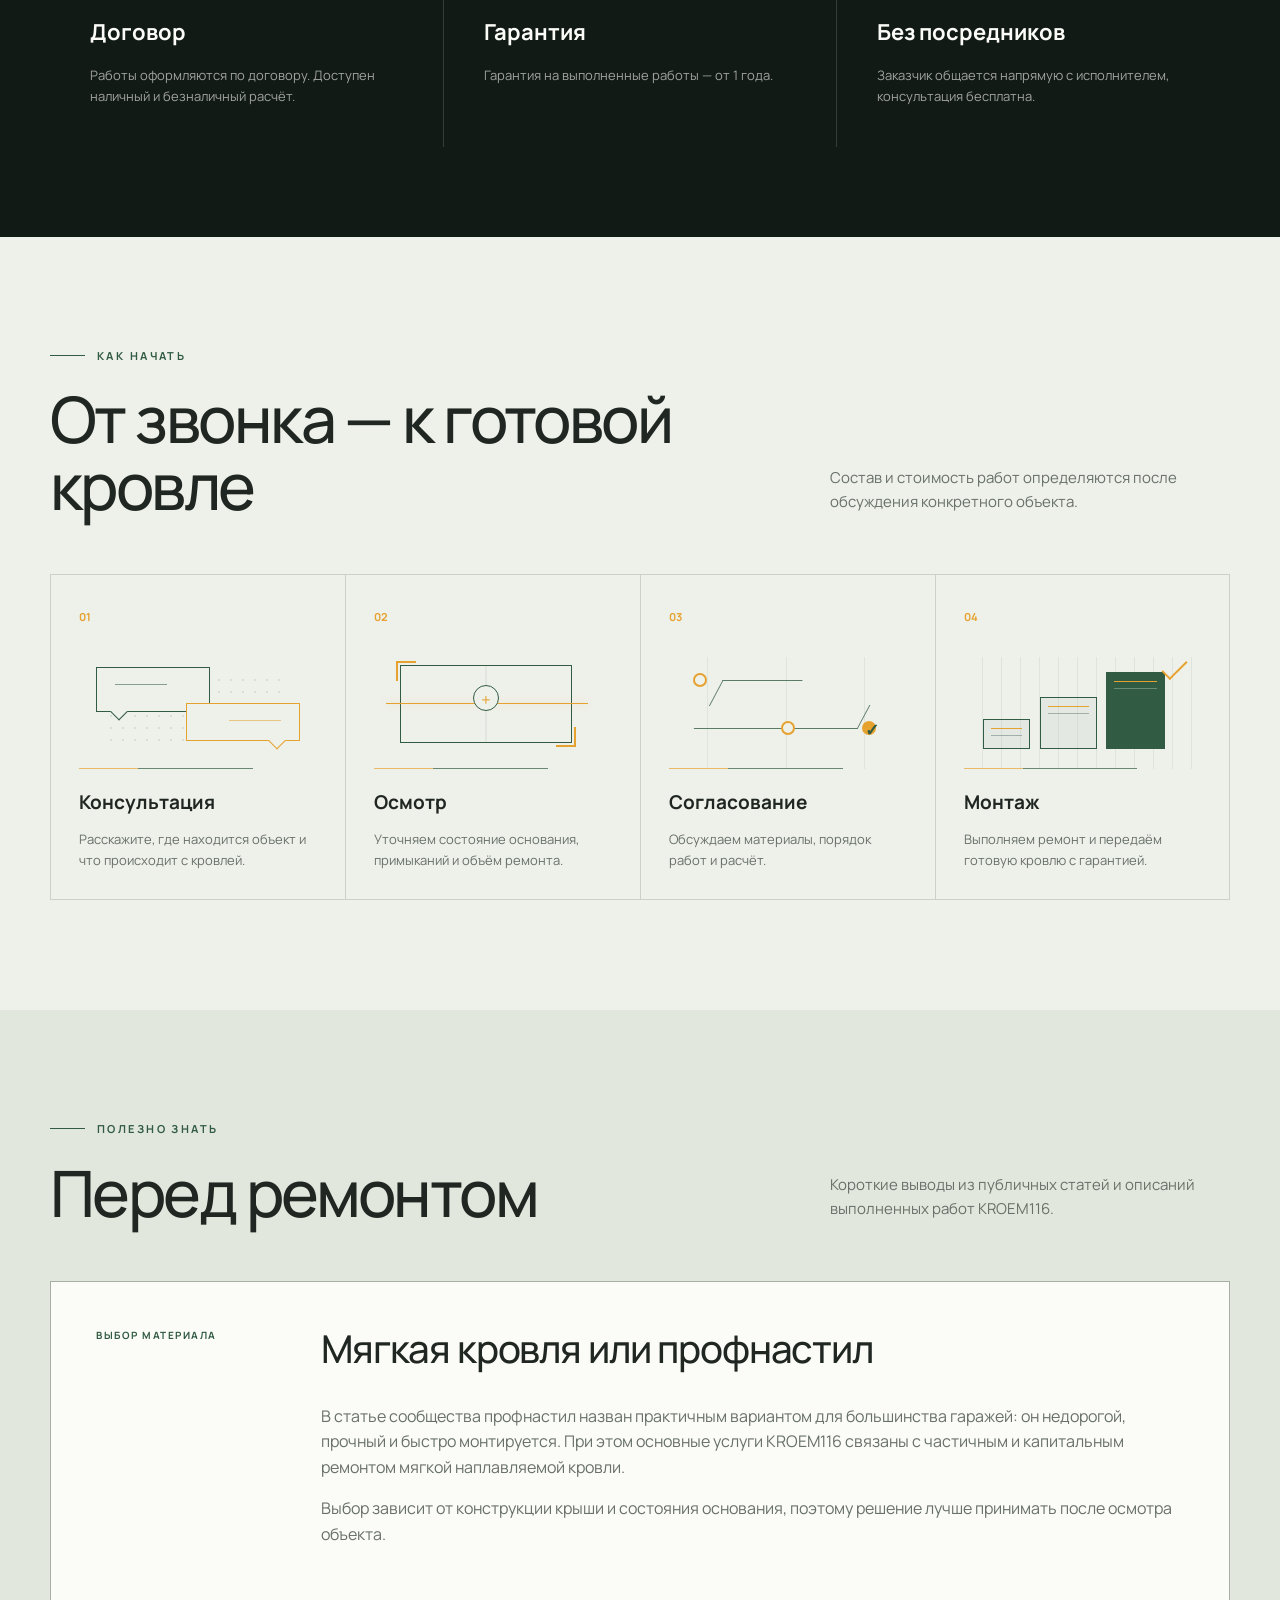
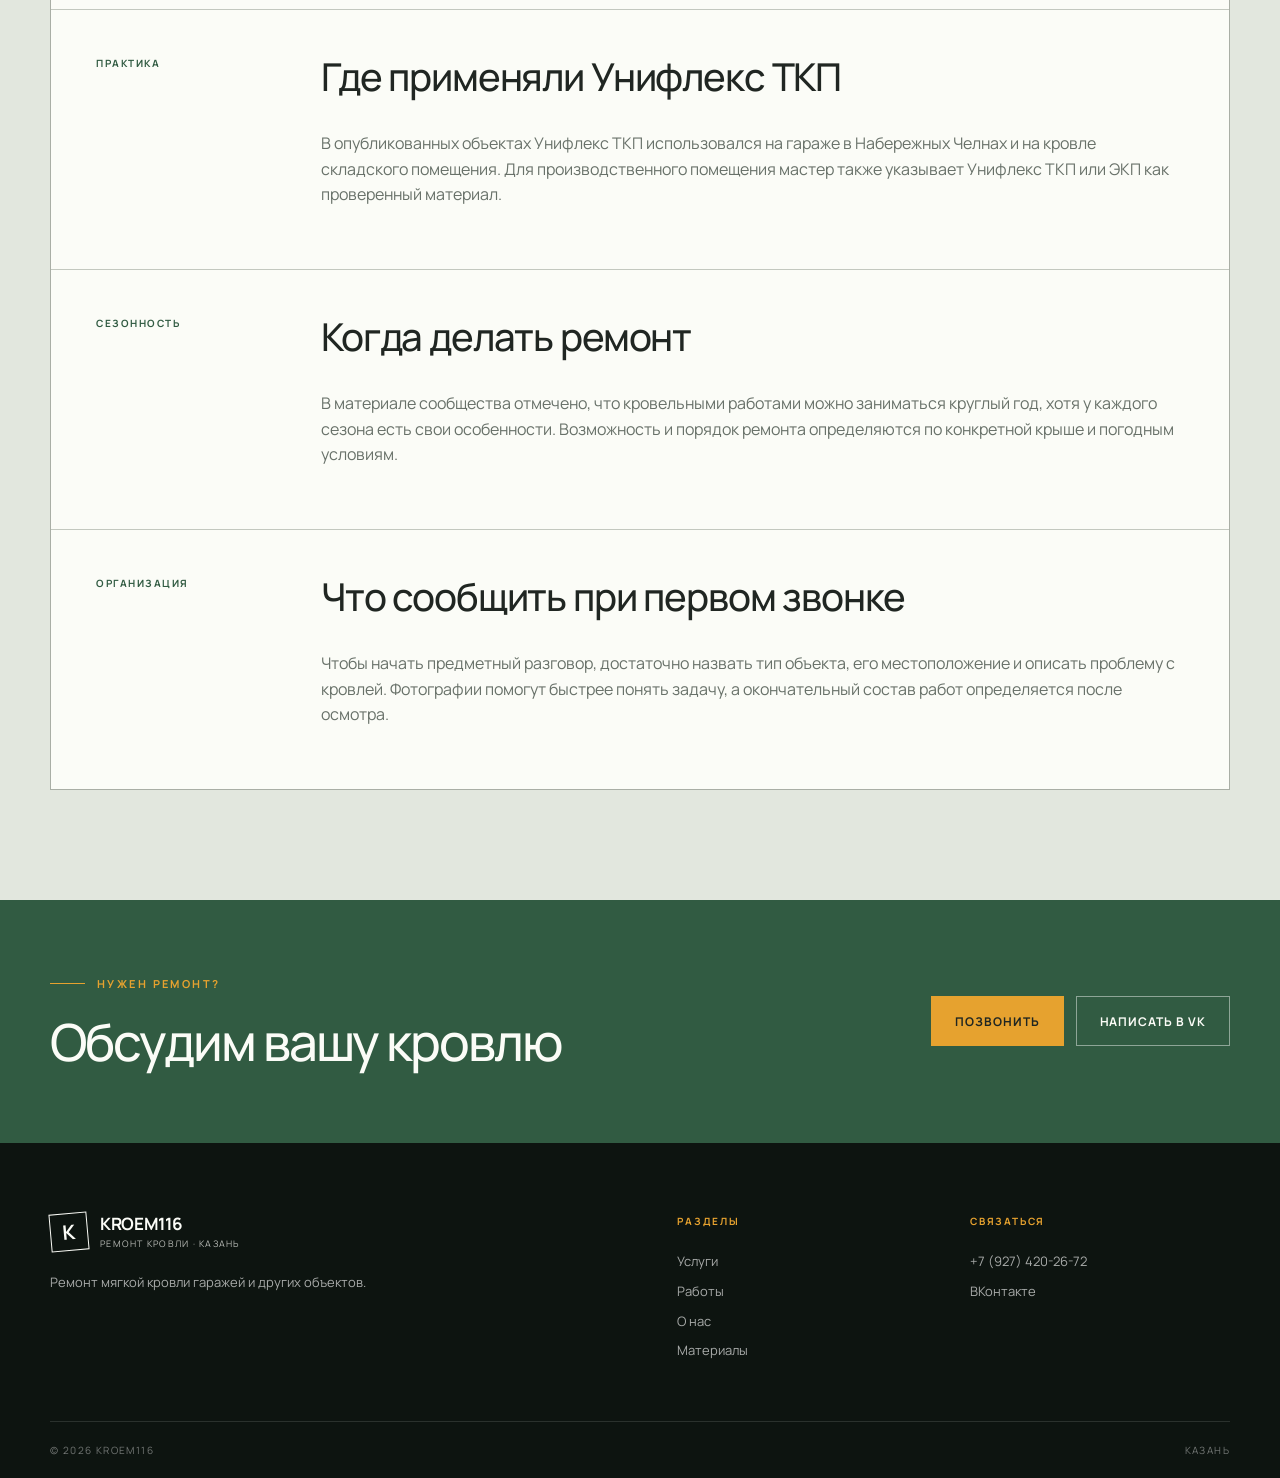
==== commit ac482fc9: "kroem116: надёжный переход к якорям главной - картинки в секциях «результат» и «о нас» грузятся сраз" ====
--- a/index.html
+++ b/index.html
@@ -62,13 +62,13 @@
     </div></section>
 
     <section class="section feature-work dark-section"><div class="shell feature-grid">
-      <figure class="feature-media reveal"><button class="gallery-button" type="button" data-lightbox="assets/images/kazan-garage-08.jpg" data-caption="Готовая мягкая кровля гаража в Казани"><img src="assets/images/kazan-garage-08.jpg" alt="Готовая наплавляемая кровля гаража в Казани" width="360" height="270" loading="lazy"><span>Открыть фото</span></button></figure>
+      <figure class="feature-media reveal"><button class="gallery-button" type="button" data-lightbox="assets/images/kazan-garage-08.jpg" data-caption="Готовая мягкая кровля гаража в Казани"><img src="assets/images/kazan-garage-08.jpg" alt="Готовая наплавляемая кровля гаража в Казани" width="360" height="270"><span>Открыть фото</span></button></figure>
       <div class="feature-copy reveal"><p class="eyebrow light">Подтверждённые работы</p><h2>Показываем результат</h2><p>В портфолио — фотографии из публикаций сообщества KROEM116: гаражные кровли, складское и производственное помещение.</p><ul class="clean-list"><li>Работа по договору</li><li>Гарантия от 1 года</li><li>Наличный и безналичный расчёт</li></ul><a class="button button-light" href="works.html">Все объекты</a></div>
     </div></section>
 
     <section class="page-section tone-white" id="about"><div class="shell about-grid">
       <div><p class="eyebrow">Подход</p><h2>Материалы и работа в одних руках</h2><p>У KROEM116 есть собственный склад материалов. Это позволяет не перекладывать закупку и организацию на заказчика.</p><p>В публичных материалах показаны гаражи, складские и производственные помещения, а также сопутствующие кровельные работы.</p><a class="text-link" href="works.html">Посмотреть работы <span>↗</span></a></div>
-      <figure class="about-image"><img src="assets/images/kazan-garage-09.jpg" alt="Мастер на готовой кровле гаража в Казани" width="360" height="269" loading="lazy"></figure>
+      <figure class="about-image"><img src="assets/images/kazan-garage-09.jpg" alt="Мастер на готовой кровле гаража в Казани" width="360" height="269"></figure>
     </div></section>
     <section class="page-section tone-dark"><div class="shell">
       <div class="section-heading"><p class="eyebrow light">Что подтверждено</p><h2>Условия работы</h2></div>
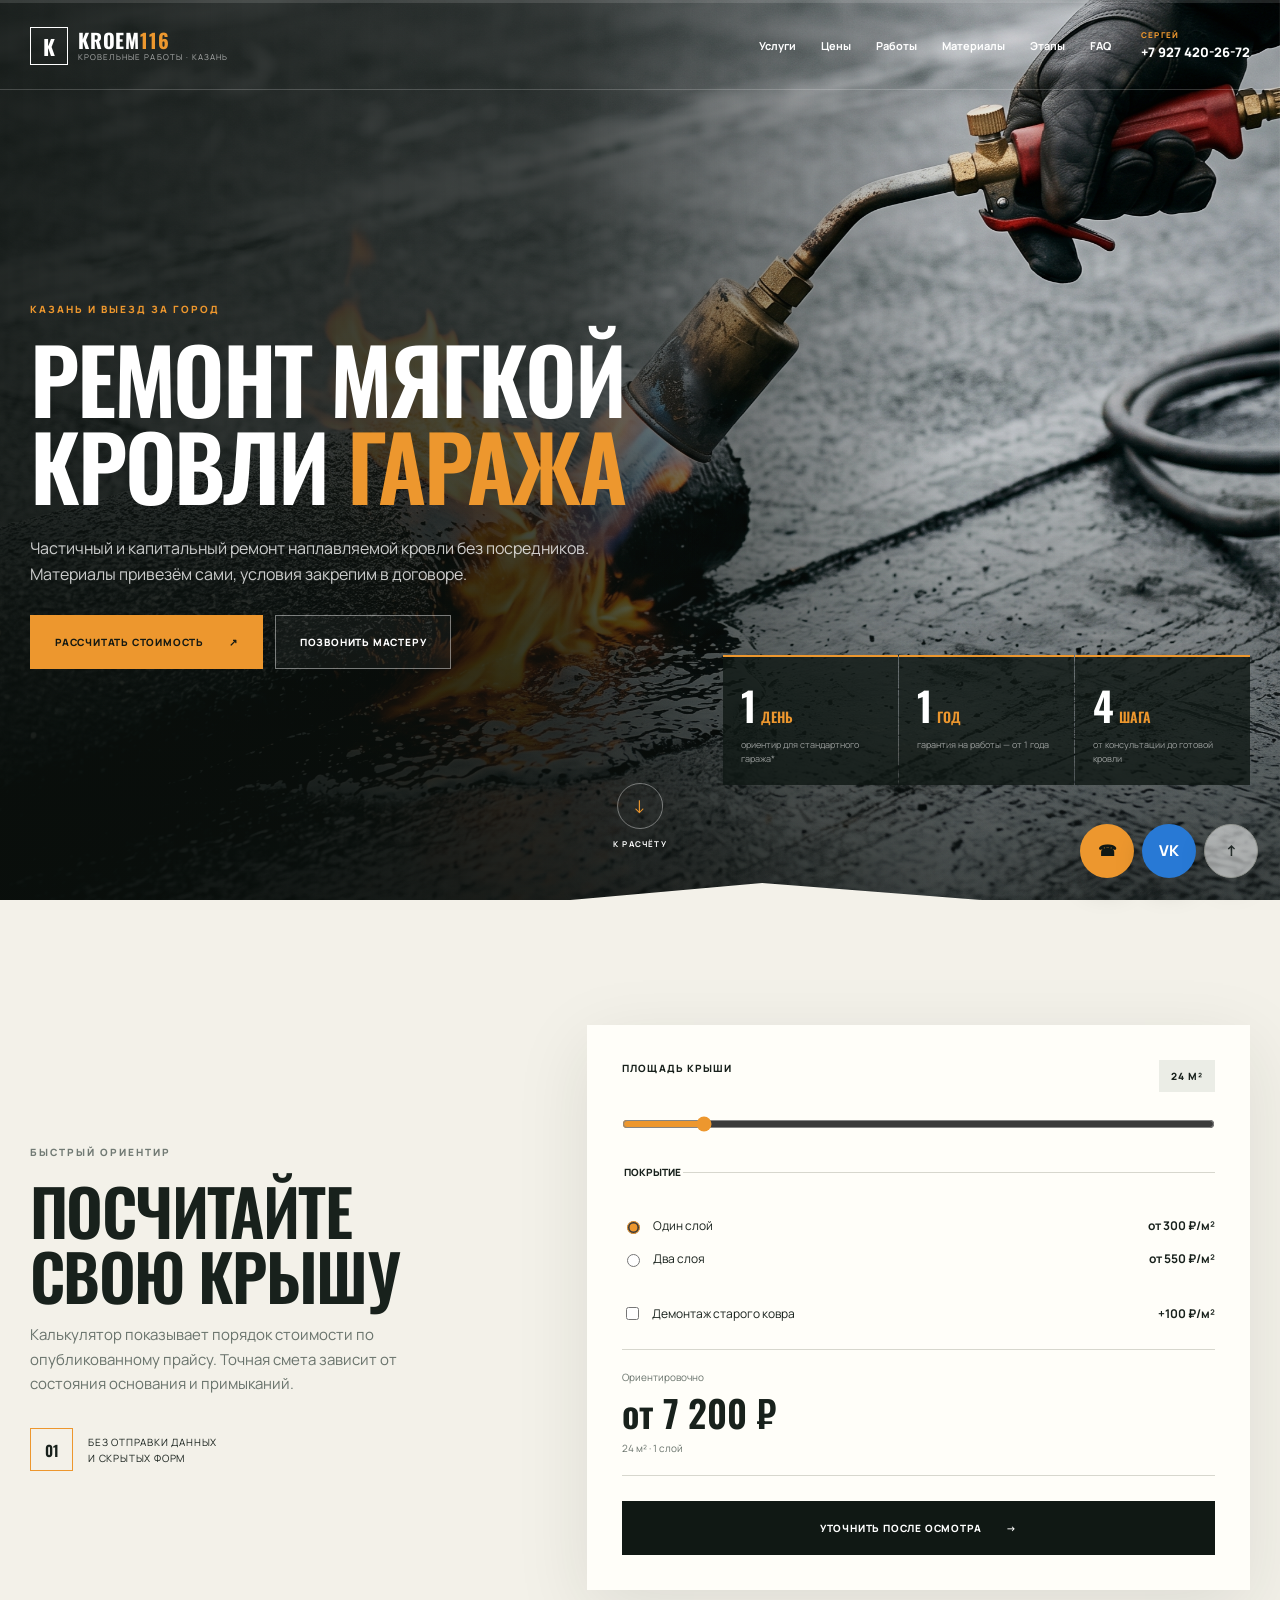
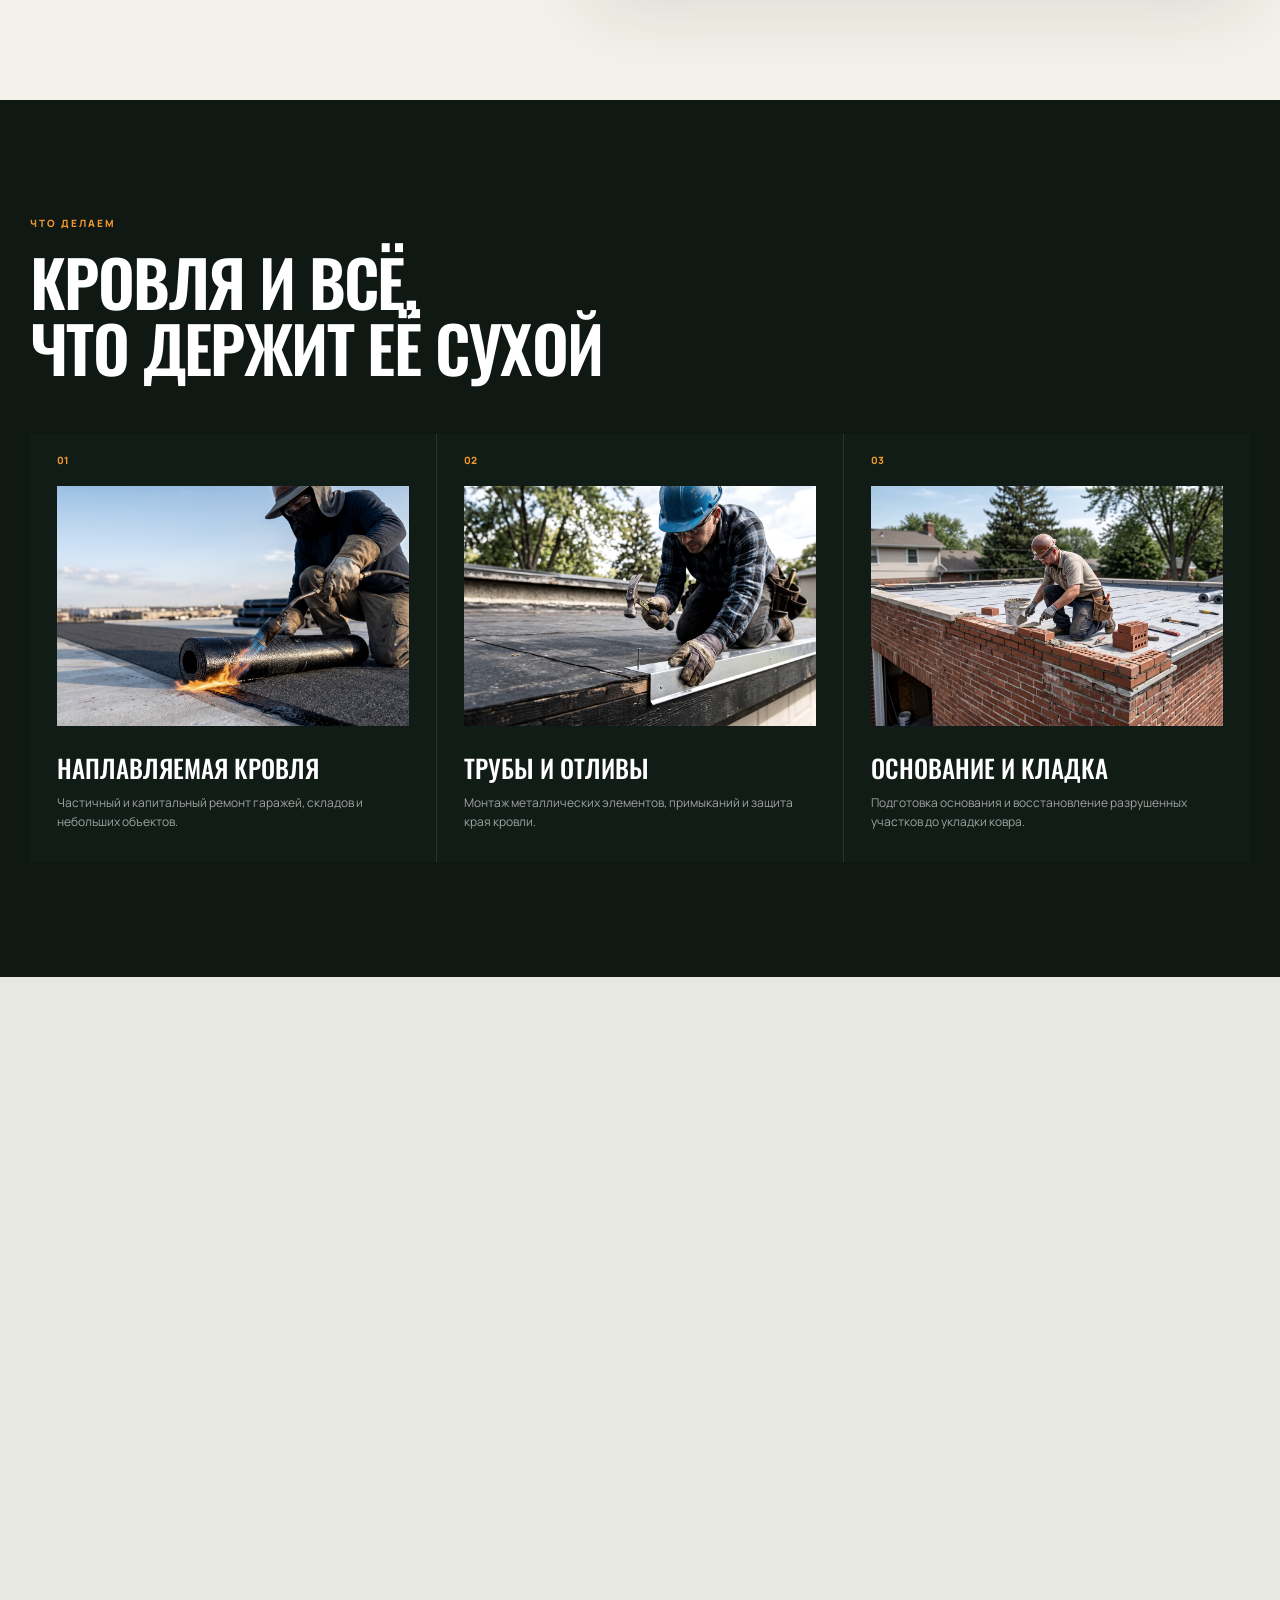
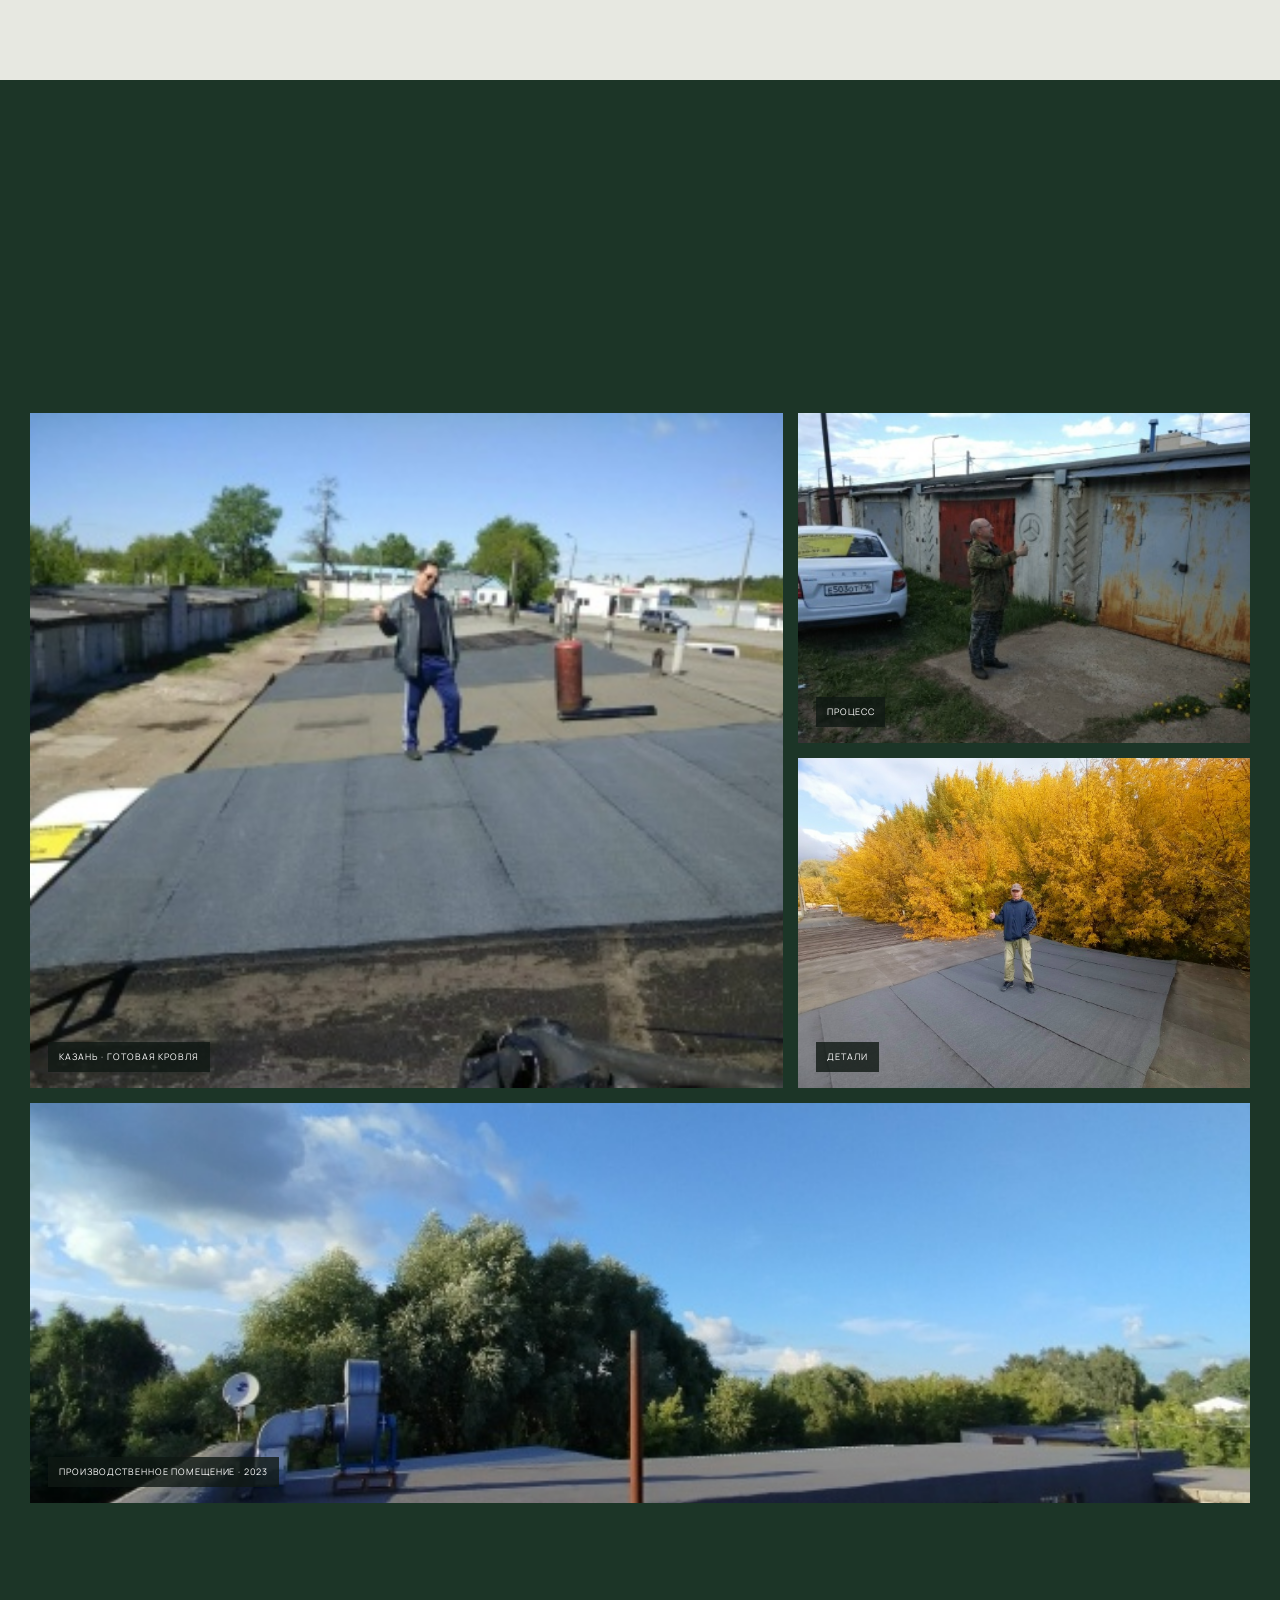
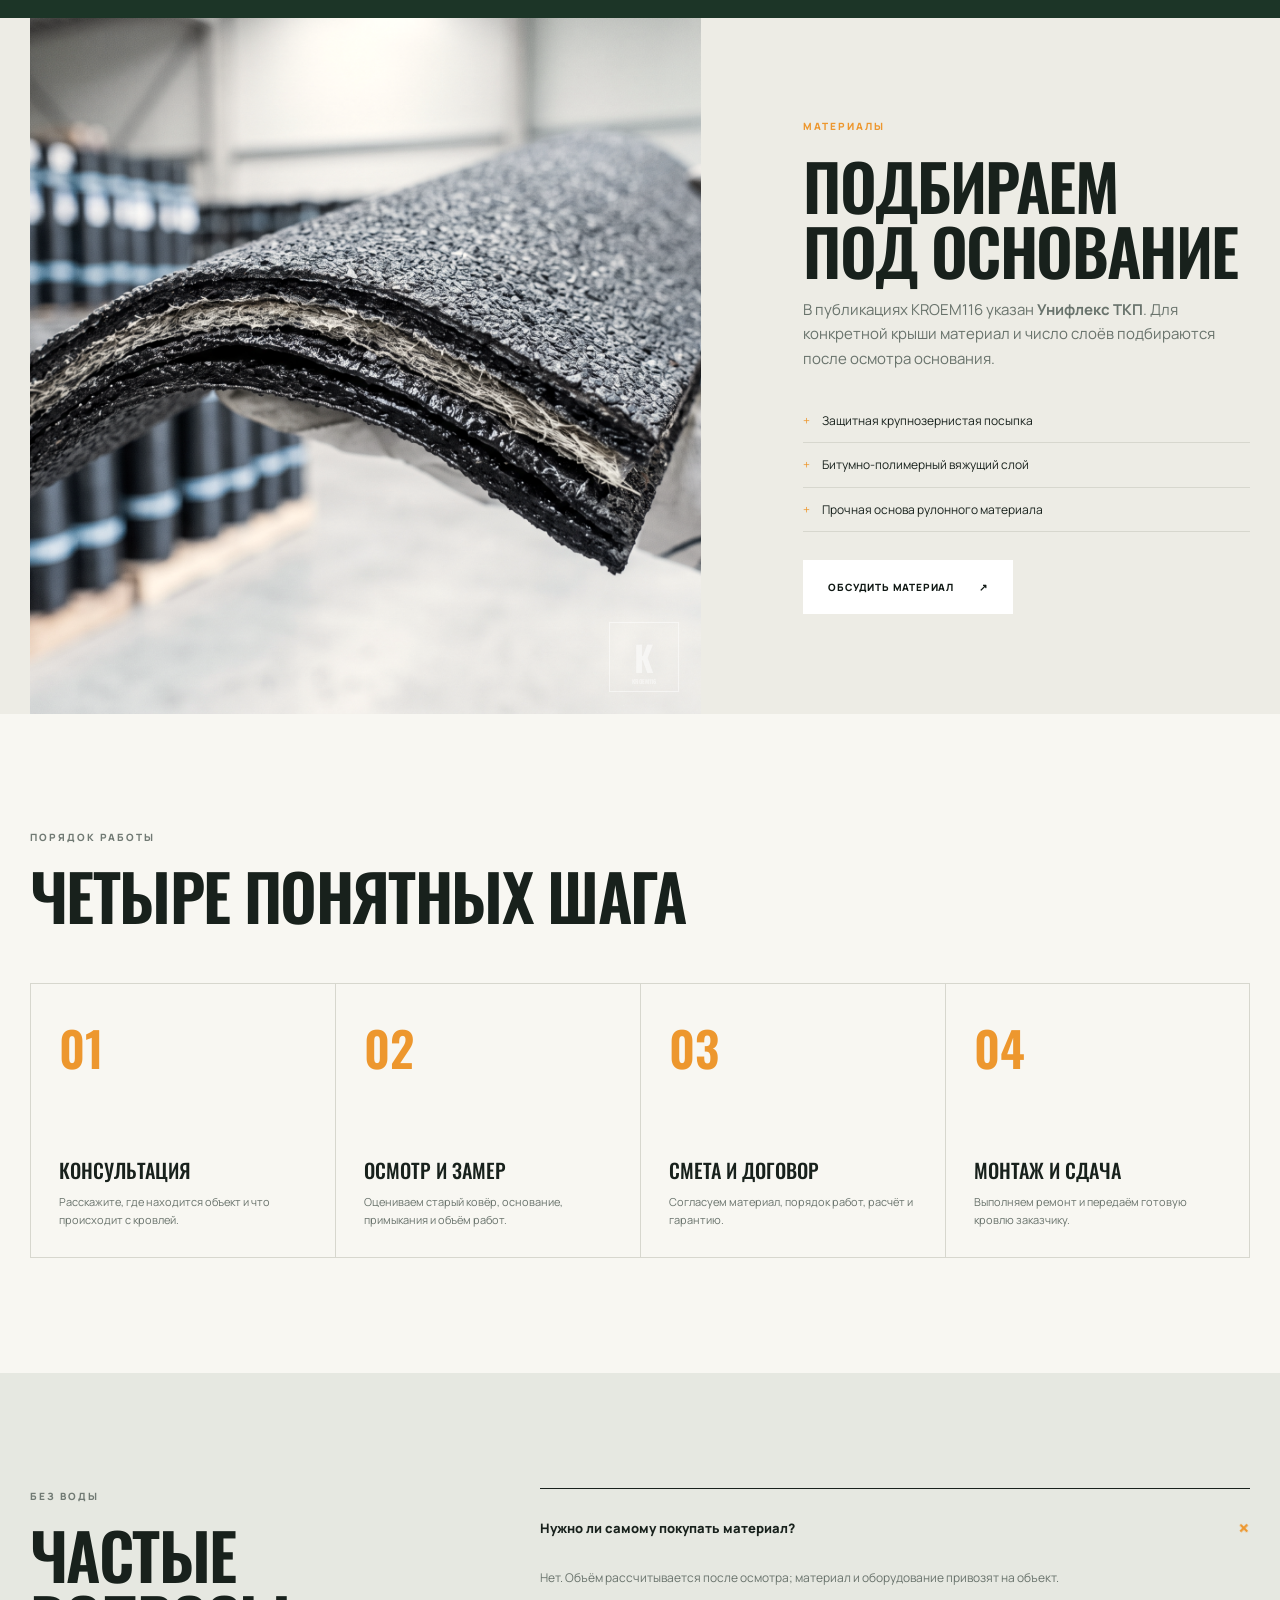
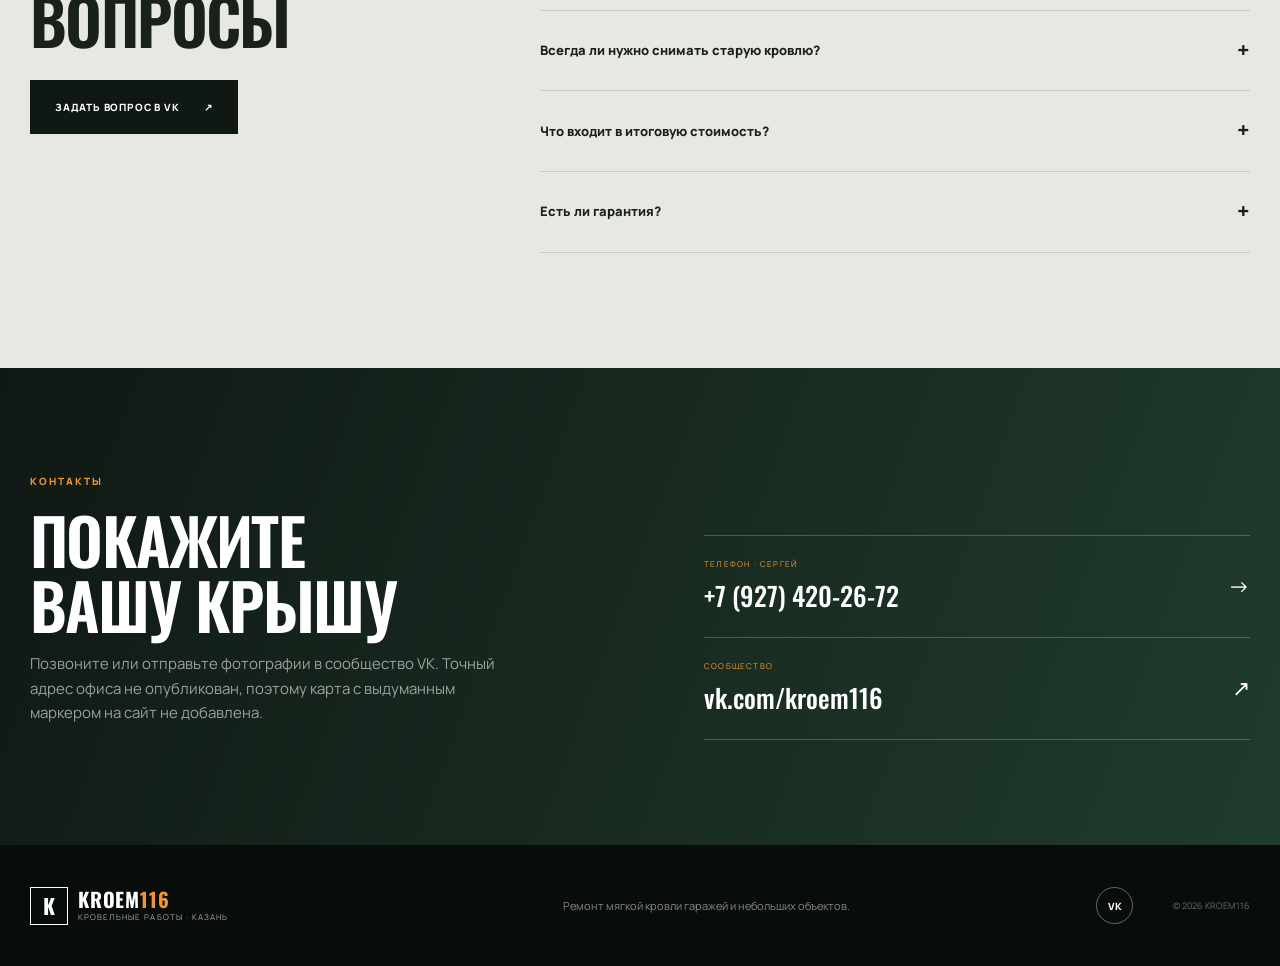
==== commit b6f2be44: "Add files via upload" ====
--- a/index.html
+++ b/index.html
@@ -1,108 +1,17 @@
 <!doctype html>
-<html lang="ru">
-<head>
-  <meta charset="utf-8">
-  <meta name="viewport" content="width=device-width, initial-scale=1">
-  <meta name="theme-color" content="#121a16">
-  <meta name="description" content="Ремонт мягкой кровли гаражей в Казани: частичный и капитальный ремонт, договор, гарантия от 1 года.">
-  <title>KROEM116 — ремонт кровли гаража в Казани</title>
-  <link rel="preload" href="assets/images/hero-roof-v2.jpg" as="image">
-  <link rel="stylesheet" href="styles.css">
-  <script src="script.js" defer></script>
-</head>
-<body data-page="home">
-  <a class="skip-link" href="#main">К содержанию</a>
-  <header class="site-header"><div class="shell header-inner">
-    <a class="brand" href="index.html" aria-label="KROEM116 — на главную"><span class="brand-mark" aria-hidden="true">К</span><span><b>KROEM116</b><small>ремонт кровли · Казань</small></span></a>
-    <button class="menu-toggle" type="button" aria-expanded="false" aria-controls="site-nav"><span></span><span></span><span></span><span class="visually-hidden">Открыть меню</span></button>
-    <nav class="site-nav" id="site-nav" aria-label="Основная навигация"><a data-nav="home" href="index.html">Главная</a><a data-nav="services" href="index.html#services">Услуги</a><a data-nav="works" href="works.html">Работы</a><a data-nav="about" href="index.html#about">О нас</a><a data-nav="journal" href="index.html#journal">Материалы</a><a data-nav="contacts" href="contacts.html">Контакты</a></nav>
-    <a class="header-call" href="tel:+79274202672">+7 927 420-26-72</a>
-  </div></header>
-
-  <main id="main">
-    <section class="hero"><div class="hero-image" aria-hidden="true"></div><div class="hero-shade" aria-hidden="true"></div>
-      <div class="shell hero-content">
-        <p class="eyebrow light">Мягкая кровля · Казань и выезд за город</p>
-        <h1>Кроем гаражи.<br><em>Надёжно.</em></h1>
-        <p class="hero-lead">Частичный и капитальный ремонт наплавляемой кровли гаражей, складов и других небольших объектов. Работаем напрямую, по договору.</p>
-        <div class="hero-actions"><a class="button button-accent" href="tel:+79274202672">Позвонить</a><a class="button button-ghost" href="works.html">Посмотреть работы</a></div>
-        <div class="hero-note"><span>01</span> Бесплатная консультация. Гарантия на работы — от 1 года.</div>
-      </div>
-      <a class="scroll-cue" href="#services" aria-label="Прокрутить к услугам">Вниз <span>↓</span></a>
-    </section>
-
-    <section class="section intro" id="services"><div class="shell intro-grid">
-      <div><p class="eyebrow">KROEM116</p><h2>Ремонт кровли без посредников</h2></div>
-      <div class="intro-copy"><p>Берём на себя полный ход работ: от обсуждения задачи и расчёта до монтажа. Материалы храним на собственном складе.</p><a class="text-link" href="#services-detail">Все направления <span>↗</span></a></div>
-    </div>
-    <div class="shell service-strip">
-      <article><span>01</span><div class="service-graphic plan-graphic" aria-hidden="true"><i class="plan-room plan-room-a"></i><i class="plan-room plan-room-b"></i><i class="plan-door"></i><i class="plan-measure"></i></div><h3>Гаражи</h3><p>Частичный и капитальный ремонт мягкой наплавляемой кровли.</p></article>
-      <article><span>02</span><div class="service-graphic layers-graphic" aria-hidden="true"><i></i><i></i><i></i><i></i><b></b></div><h3>Склады и офисы</h3><p>Ремонт мягких кровель складских и офисных помещений.</p></article>
-      <article><span>03</span><div class="service-graphic engineering-graphic" aria-hidden="true"><i class="wire wire-a"></i><i class="wire wire-b"></i><i class="wire wire-c"></i><b class="node node-a"></b><b class="node node-b"></b><b class="node node-c"></b><b class="node node-d"></b></div><h3>Дома и входные группы</h3><p>Кровли над квартирами, балконами, подъездами и входными группами.</p></article>
-      <article><span>04</span><div class="service-graphic finish-graphic" aria-hidden="true"><i class="tile-grid"></i><i class="finish-line"></i><b class="finish-swatch"></b></div><h3>Сопутствующие работы</h3><p>Установка труб, отливов и другие работы, связанные с кровлей.</p></article>
-    </div></section>
-
-    <section class="page-section tone-white" id="services-detail"><div class="shell content-grid">
-      <div class="sticky-title"><p class="eyebrow">Направления работ</p><h2>Мягкая кровля</h2></div>
-      <div class="stack-list">
-        <article class="stack-item"><span>01</span><div><h3>Гаражи</h3><p>Частичный и капитальный ремонт мягкой наплавляемой кровли гаража.</p></div></article>
-        <article class="stack-item"><span>02</span><div><h3>Складские помещения</h3><p>Монтаж и ремонт мягкой кровли складов, в том числе объектов с уклоном.</p></div></article>
-        <article class="stack-item"><span>03</span><div><h3>Офисные помещения</h3><p>Ремонт кровли небольших офисных объектов.</p></div></article>
-        <article class="stack-item"><span>04</span><div><h3>Жилые дома</h3><p>Капитальный и частичный ремонт мягкой кровли над квартирами.</p></div></article>
-        <article class="stack-item"><span>05</span><div><h3>Балконы и входные группы</h3><p>Ремонт кровли балконов, подъездов и входных групп.</p></div></article>
-      </div>
-    </div></section>
-    <section class="page-section tone-dark"><div class="shell content-grid">
-      <div class="sticky-title"><p class="eyebrow light">Дополнительно</p><h2>Связанные работы</h2></div>
-      <div class="stack-list">
-        <article class="stack-item"><span>01</span><div><h3>Трубы и отливы</h3><p>Установка труб, отливов и другие сопутствующие кровельные работы.</p></div></article>
-        <article class="stack-item"><span>02</span><div><h3>Восстановление кладки</h3><p>В публикациях показан ремонт гаражной крыши с восстановлением разрушенных верхних рядов кирпичной кладки перед монтажом кровли.</p></div></article>
-        <div class="notice">Точный состав работ определяется после осмотра и обсуждения конкретного объекта.</div>
-      </div>
-    </div></section>
-
-    <section class="section feature-work dark-section"><div class="shell feature-grid">
-      <figure class="feature-media reveal"><button class="gallery-button" type="button" data-lightbox="assets/images/kazan-garage-08.jpg" data-caption="Готовая мягкая кровля гаража в Казани"><img src="assets/images/kazan-garage-08.jpg" alt="Готовая наплавляемая кровля гаража в Казани" width="360" height="270"><span>Открыть фото</span></button></figure>
-      <div class="feature-copy reveal"><p class="eyebrow light">Подтверждённые работы</p><h2>Показываем результат</h2><p>В портфолио — фотографии из публикаций сообщества KROEM116: гаражные кровли, складское и производственное помещение.</p><ul class="clean-list"><li>Работа по договору</li><li>Гарантия от 1 года</li><li>Наличный и безналичный расчёт</li></ul><a class="button button-light" href="works.html">Все объекты</a></div>
-    </div></section>
-
-    <section class="page-section tone-white" id="about"><div class="shell about-grid">
-      <div><p class="eyebrow">Подход</p><h2>Материалы и работа в одних руках</h2><p>У KROEM116 есть собственный склад материалов. Это позволяет не перекладывать закупку и организацию на заказчика.</p><p>В публичных материалах показаны гаражи, складские и производственные помещения, а также сопутствующие кровельные работы.</p><a class="text-link" href="works.html">Посмотреть работы <span>↗</span></a></div>
-      <figure class="about-image"><img src="assets/images/kazan-garage-09.jpg" alt="Мастер на готовой кровле гаража в Казани" width="360" height="269"></figure>
-    </div></section>
-    <section class="page-section tone-dark"><div class="shell">
-      <div class="section-heading"><p class="eyebrow light">Что подтверждено</p><h2>Условия работы</h2></div>
-      <div class="principles-grid">
-        <article><span>01</span><h3>Договор</h3><p>Работы оформляются по договору. Доступен наличный и безналичный расчёт.</p></article>
-        <article><span>02</span><h3>Гарантия</h3><p>Гарантия на выполненные работы — от 1 года.</p></article>
-        <article><span>03</span><h3>Без посредников</h3><p>Заказчик общается напрямую с исполнителем, консультация бесплатна.</p></article>
-      </div>
-    </div></section>
-
-    <section class="section process-section"><div class="shell">
-      <div class="section-heading split-heading"><div><p class="eyebrow">Как начать</p><h2>От звонка — к готовой кровле</h2></div><p>Состав и стоимость работ определяются после обсуждения конкретного объекта.</p></div>
-      <ol class="process-grid">
-        <li><span>01</span><div class="process-graphic meeting-graphic" aria-hidden="true"><i class="dialog dialog-a"></i><i class="dialog dialog-b"></i><b class="meeting-point point-a"></b><b class="meeting-point point-b"></b></div><h3>Консультация</h3><p>Расскажите, где находится объект и что происходит с кровлей.</p></li>
-        <li><span>02</span><div class="process-graphic inspection-graphic" aria-hidden="true"><i class="scan-frame"></i><i class="scan-line"></i><b class="scan-focus"></b></div><h3>Осмотр</h3><p>Уточняем состояние основания, примыканий и объём ремонта.</p></li>
-        <li><span>03</span><div class="process-graphic route-graphic" aria-hidden="true"><i class="route-line"></i><b class="route-node route-a"></b><b class="route-node route-b"></b><b class="route-node route-c"></b></div><h3>Согласование</h3><p>Обсуждаем материалы, порядок работ и расчёт.</p></li>
-        <li><span>04</span><div class="process-graphic build-graphic" aria-hidden="true"><i class="build-block block-a"></i><i class="build-block block-b"></i><i class="build-block block-c"></i><b class="build-check"></b></div><h3>Монтаж</h3><p>Выполняем ремонт и передаём готовую кровлю с гарантией.</p></li>
-      </ol>
-    </div></section>
-
-    <section class="section journal-preview" id="journal"><div class="shell">
-      <div class="section-heading split-heading"><div><p class="eyebrow">Полезно знать</p><h2>Перед ремонтом</h2></div><p>Короткие выводы из публичных статей и описаний выполненных работ KROEM116.</p></div>
-      <div class="journal-list">
-        <article class="journal-entry" id="materials"><div class="meta">Выбор материала</div><div><h2>Мягкая кровля или профнастил</h2><p>В статье сообщества профнастил назван практичным вариантом для большинства гаражей: он недорогой, прочный и быстро монтируется. При этом основные услуги KROEM116 связаны с частичным и капитальным ремонтом мягкой наплавляемой кровли.</p><p>Выбор зависит от конструкции крыши и состояния основания, поэтому решение лучше принимать после осмотра объекта.</p></div></article>
-        <article class="journal-entry" id="uniflex"><div class="meta">Практика</div><div><h2>Где применяли Унифлекс ТКП</h2><p>В опубликованных объектах Унифлекс ТКП использовался на гараже в Набережных Челнах и на кровле складского помещения. Для производственного помещения мастер также указывает Унифлекс ТКП или ЭКП как проверенный материал.</p></div></article>
-        <article class="journal-entry" id="season"><div class="meta">Сезонность</div><div><h2>Когда делать ремонт</h2><p>В материале сообщества отмечено, что кровельными работами можно заниматься круглый год, хотя у каждого сезона есть свои особенности. Возможность и порядок ремонта определяются по конкретной крыше и погодным условиям.</p></div></article>
-        <article class="journal-entry"><div class="meta">Организация</div><div><h2>Что сообщить при первом звонке</h2><p>Чтобы начать предметный разговор, достаточно назвать тип объекта, его местоположение и описать проблему с кровлей. Фотографии помогут быстрее понять задачу, а окончательный состав работ определяется после осмотра.</p></div></article>
-      </div>
-    </div></section>
-
-    <section class="contact-band"><div class="shell contact-band-inner"><div><p class="eyebrow light">Нужен ремонт?</p><h2>Обсудим вашу кровлю</h2></div><div class="contact-band-actions"><a class="button button-accent" href="tel:+79274202672">Позвонить</a><a class="button button-ghost" href="https://vk.com/kroem116" target="_blank" rel="noopener noreferrer">Написать в VK</a></div></div></section>
-  </main>
-
-  <footer class="site-footer"><div class="shell footer-grid"><div><a class="brand footer-brand" href="index.html"><span class="brand-mark" aria-hidden="true">К</span><span><b>KROEM116</b><small>ремонт кровли · Казань</small></span></a><p>Ремонт мягкой кровли гаражей и других объектов.</p></div><div><h2>Разделы</h2><a href="index.html#services">Услуги</a><a href="works.html">Работы</a><a href="index.html#about">О нас</a><a href="index.html#journal">Материалы</a></div><div><h2>Связаться</h2><a href="tel:+79274202672">+7 (927) 420-26-72</a><a href="https://vk.com/kroem116" target="_blank" rel="noopener noreferrer">ВКонтакте</a></div></div><div class="shell footer-bottom"><span>© <span data-year></span> KROEM116</span><span>Казань</span></div></footer>
-  <dialog class="lightbox" aria-label="Просмотр фотографии"><button class="lightbox-close" type="button" aria-label="Закрыть">×</button><img src="" alt=""><p></p></dialog>
-</body>
-</html>
+<html lang="ru"><head><meta charset="utf-8"><meta name="viewport" content="width=device-width,initial-scale=1"><meta name="theme-color" content="#101814"><meta name="description" content="KROEM116 — ремонт мягкой наплавляемой кровли гаражей и небольших объектов в Казани."><title>KROEM116 — ремонт кровли гаража в Казани</title><link rel="icon" href="favicon.svg" type="image/svg+xml"><link rel="preload" href="assets/images/hero-torch.jpg" as="image"><link rel="stylesheet" href="styles.css"><script src="script.js" defer></script></head>
+<body class="is-loading"><div class="preloader" aria-live="polite"><div class="preloader-brand"><span class="brand-mark">К</span><strong>KROEM<em>116</em></strong><small>РЕМОНТ КРОВЛИ · КАЗАНЬ</small></div><div class="loader-ring" aria-hidden="true"><i></i></div><div class="loader-line"><span></span></div><output class="loader-value">0%</output></div>
+<div class="scroll-progress" aria-hidden="true"><span></span></div><header class="header"><div class="wrap header-inner"><a class="brand" href="#top" aria-label="KROEM116 — наверх"><span class="brand-mark">К</span><strong>KROEM<em>116</em></strong><small>КРОВЕЛЬНЫЕ РАБОТЫ · КАЗАНЬ</small></a><nav class="nav" aria-label="Главное меню"><a href="#services">Услуги</a><a href="#prices">Цены</a><a href="#works">Работы</a><a href="#materials">Материалы</a><a href="#process">Этапы</a><a href="#faq">FAQ</a></nav><a class="header-phone" href="tel:+79274202672"><small>Сергей</small>+7 927 420-26-72</a></div></header>
+<main><section class="hero" id="top" data-section><div class="hero-photo"></div><div class="hero-tone"></div><div class="wrap hero-grid"><div class="hero-copy"><p class="eyebrow">Казань и выезд за город</p><h1><span>Ремонт мягкой</span><br><span>кровли <em>гаража</em></span></h1><p class="hero-lead">Частичный и капитальный ремонт наплавляемой кровли без посредников. Материалы привезём сами, условия закрепим в договоре.</p><div class="hero-actions"><a class="btn btn-accent" href="#calculator">Рассчитать стоимость <b>↗</b></a><a class="btn btn-glass" href="tel:+79274202672">Позвонить мастеру</a></div></div><div class="hero-stats"><article><strong data-count="1">0</strong><span>день</span><p>ориентир для стандартного гаража*</p></article><article><strong data-count="1">0</strong><span>год</span><p>гарантия на работы — от 1 года</p></article><article><strong data-count="4">0</strong><span>шага</span><p>от консультации до готовой кровли</p></article></div></div><a class="hero-scroll" href="#calculator" aria-label="К расчёту стоимости"><span></span><b>К расчёту</b></a><div class="hero-cut" aria-hidden="true"></div></section>
+<section class="calculator-section" id="calculator" data-section><div class="wrap calculator-grid"><div class="reveal from-left"><p class="eyebrow dark">Быстрый ориентир</p><h2>Посчитайте<br>свою крышу</h2><p>Калькулятор показывает порядок стоимости по опубликованному прайсу. Точная смета зависит от состояния основания и примыканий.</p><div class="calc-badge"><b>01</b><span>Без отправки данных<br>и скрытых форм</span></div></div><form class="calculator reveal from-right"><label class="range-label" for="area"><span>Площадь крыши</span><output id="area-out">24 м²</output></label><input id="area" type="range" min="10" max="120" value="24"><fieldset><legend>Покрытие</legend><label><input type="radio" name="layers" value="1" checked><span>Один слой <b>от 300 ₽/м²</b></span></label><label><input type="radio" name="layers" value="2"><span>Два слоя <b>от 550 ₽/м²</b></span></label></fieldset><label class="remove"><input id="removal" type="checkbox"><span>Демонтаж старого ковра <b>+100 ₽/м²</b></span></label><div class="calc-total"><small>Ориентировочно</small><strong id="total">от 7 200 ₽</strong><p id="total-note">24 м² · 1 слой</p></div><a class="btn btn-dark" href="tel:+79274202672">Уточнить после осмотра <b>→</b></a></form></div></section>
+<section class="section services" id="services" data-section><div class="wrap"><header class="section-head reveal"><p class="eyebrow">Что делаем</p><h2>Кровля и всё,<br>что держит её сухой</h2></header><div class="service-grid"><article class="service-card reveal from-left"><span>01</span><figure><img src="assets/images/roof-install.jpg" alt="Мастер наплавляет рулонный кровельный материал газовой горелкой" loading="lazy"></figure><h3>Наплавляемая кровля</h3><p>Частичный и капитальный ремонт гаражей, складов и небольших объектов.</p><i></i></article><article class="service-card reveal"><span>02</span><figure><img src="assets/images/flashing.jpg" alt="Монтаж металлического отлива на краю плоской кровли" loading="lazy"></figure><h3>Трубы и отливы</h3><p>Монтаж металлических элементов, примыканий и защита края кровли.</p><i></i></article><article class="service-card reveal from-right"><span>03</span><figure><img src="assets/images/brick-repair.jpg" alt="Восстановление верхнего ряда кирпичной кладки гаража" loading="lazy"></figure><h3>Основание и кладка</h3><p>Подготовка основания и восстановление разрушенных участков до укладки ковра.</p><i></i></article></div></div></section>
+<section class="section prices" id="prices" data-section><div class="wrap price-layout"><aside class="price-title reveal from-left"><p class="eyebrow dark">Прайс</p><h2>Понятно,<br>за что платите</h2><p>Стартовые цены. Итоговая стоимость фиксируется после осмотра.</p><a class="text-link" href="tel:+79274202672">Получить расчёт →</a></aside><div class="price-list reveal from-right"><div class="price-row price-caption"><span>Вид работ</span><span>Единица</span><span>От</span></div><div class="price-row"><b>Кровля в 1 слой</b><span>м²</span><strong>300 ₽</strong></div><div class="price-row"><b>Кровля в 2 слоя</b><span>м²</span><strong>550 ₽</strong></div><div class="price-row"><b>Демонтаж покрытия</b><span>м²</span><strong>100 ₽</strong></div><div class="price-row"><b>Ремонт стяжки</b><span>м²</span><strong>400 ₽</strong></div><div class="price-row"><b>Праймирование</b><span>м²</span><strong>50 ₽</strong></div><div class="price-row"><b>Монтаж отливов</b><span>пог. м</span><strong>250 ₽</strong></div></div></div></section>
+<section class="section works" id="works" data-section><div class="wrap"><header class="section-head split reveal"><div><p class="eyebrow">Портфолио</p><h2>Кровли из публикаций<br>KROEM116</h2></div><p>Фотографии сгруппированы по реальным публикациям сообщества. Нажмите на кадр для полноэкранного просмотра.</p></header><div class="mosaic"><button class="shot shot-main reveal" data-gallery="assets/images/kazan-garage-08.jpg" data-caption="Готовая мягкая кровля гаража в Казани"><img src="assets/images/kazan-garage-08.jpg" alt="Готовая ровная мягкая кровля гаража в Казани" loading="lazy"><span>Казань · готовая кровля</span></button><button class="shot reveal from-right" data-gallery="assets/images/kazan-garage-05.jpg" data-caption="Работы на кровле гаража"><img src="assets/images/kazan-garage-05.jpg" alt="Процесс ремонта мягкой кровли гаража" loading="lazy"><span>Процесс</span></button><button class="shot reveal from-right" data-gallery="assets/images/roof-details-01.jpg" data-caption="Трубы и детали кровли"><img src="assets/images/roof-details-01.jpg" alt="Трубы и примыкания на мягкой кровле" loading="lazy"><span>Детали</span></button><button class="shot shot-wide reveal" data-gallery="assets/images/production-roof-01.jpg" data-caption="Кровля производственного помещения"><img src="assets/images/production-roof-01.jpg" alt="Готовая мягкая кровля производственного помещения" loading="lazy"><span>Производственное помещение · 2023</span></button></div></div></section>
+<section class="materials" id="materials" data-section><div class="wrap materials-grid"><div class="material-photo reveal from-left"><img src="assets/images/material-cut.jpg" alt="Структура битумно-полимерного рулонного кровельного материала" loading="lazy"><span class="photo-stamp">К<small>KROEM116</small></span></div><div class="material-copy reveal from-right"><p class="eyebrow">Материалы</p><h2>Подбираем<br>под основание</h2><p>В публикациях KROEM116 указан <b>Унифлекс ТКП</b>. Для конкретной крыши материал и число слоёв подбираются после осмотра основания.</p><ul><li>Защитная крупнозернистая посыпка</li><li>Битумно-полимерный вяжущий слой</li><li>Прочная основа рулонного материала</li></ul><a class="btn btn-light" href="tel:+79274202672">Обсудить материал <b>↗</b></a></div></div></section>
+<section class="section process" id="process" data-section><div class="wrap"><header class="section-head reveal"><p class="eyebrow dark">Порядок работы</p><h2>Четыре понятных шага</h2></header><ol class="steps"><li class="reveal from-left"><b>01</b><div><h3>Консультация</h3><p>Расскажите, где находится объект и что происходит с кровлей.</p></div></li><li class="reveal"><b>02</b><div><h3>Осмотр и замер</h3><p>Оцениваем старый ковёр, основание, примыкания и объём работ.</p></div></li><li class="reveal"><b>03</b><div><h3>Смета и договор</h3><p>Согласуем материал, порядок работ, расчёт и гарантию.</p></div></li><li class="reveal from-right"><b>04</b><div><h3>Монтаж и сдача</h3><p>Выполняем ремонт и передаём готовую кровлю заказчику.</p></div></li></ol></div></section>
+<section class="section faq" id="faq" data-section><div class="wrap faq-grid"><div class="reveal from-left"><p class="eyebrow dark">Без воды</p><h2>Частые<br>вопросы</h2><a class="btn btn-dark" href="https://vk.com/kroem116" target="_blank" rel="noopener">Задать вопрос в VK <b>↗</b></a></div><div class="faq-list reveal from-right"><details open><summary>Нужно ли самому покупать материал?<i>+</i></summary><p>Нет. Объём рассчитывается после осмотра; материал и оборудование привозят на объект.</p></details><details><summary>Всегда ли нужно снимать старую кровлю?<i>+</i></summary><p>Не всегда. Решение зависит от состояния старого ковра и основания.</p></details><details><summary>Что входит в итоговую стоимость?<i>+</i></summary><p>Состав работ, материал и дополнительные операции фиксируются после осмотра и согласования.</p></details><details><summary>Есть ли гарантия?<i>+</i></summary><p>Да. В материалах сообщества указана гарантия на работы от 1 года.</p></details></div></div></section>
+<section class="contact" id="contact" data-section><div class="wrap contact-grid"><div class="reveal"><p class="eyebrow">Контакты</p><h2>Покажите<br>вашу крышу</h2><p>Позвоните или отправьте фотографии в сообщество VK. Точный адрес офиса не опубликован, поэтому карта с выдуманным маркером на сайт не добавлена.</p></div><div class="contact-actions reveal from-right"><a href="tel:+79274202672"><small>Телефон · Сергей</small><b>+7 (927) 420-26-72</b><span>→</span></a><a href="https://vk.com/kroem116" target="_blank" rel="noopener"><small>Сообщество</small><b>vk.com/kroem116</b><span>↗</span></a></div></div></section></main>
+<footer><div class="wrap footer-grid"><a class="brand" href="#top"><span class="brand-mark">К</span><strong>KROEM<em>116</em></strong><small>КРОВЕЛЬНЫЕ РАБОТЫ · КАЗАНЬ</small></a><p>Ремонт мягкой кровли гаражей и небольших объектов.</p><a href="https://vk.com/kroem116" target="_blank" rel="noopener" aria-label="KROEM116 ВКонтакте" class="vk-icon">VK</a><small>© <span data-year></span> KROEM116</small></div></footer>
+<div class="quick-actions" aria-label="Быстрые действия"><a class="quick-phone" href="tel:+79274202672"><span>☎</span><b>Позвонить</b></a><a class="quick-vk" href="https://vk.com/kroem116" target="_blank" rel="noopener"><span>VK</span><b>Написать</b></a><a class="quick-top" href="#top"><span>↑</span><b>Наверх</b></a></div>
+<dialog class="lightbox"><button class="lightbox-close" type="button" aria-label="Закрыть">×</button><button class="lightbox-prev" type="button" aria-label="Предыдущее фото">←</button><img src="" alt=""><button class="lightbox-next" type="button" aria-label="Следующее фото">→</button><p></p></dialog>
+</body></html>
--- a/styles.css
+++ b/styles.css
@@ -1,344 +1,6 @@
-@import url('https://fonts.googleapis.com/css2?family=Manrope:wght@400;500;600;700&family=Playfair+Display:ital,wght@1,500&display=swap');
-
-:root {
-  --ink: #202622;
-  --forest: #315b42;
-  --forest-deep: #121a16;
-  --paper: #eef0ea;
-  --white: #fbfcf7;
-  --amber: #e6a22f;
-  --line: rgba(32, 38, 34, .16);
-  --muted: #687169;
-  --shell: min(1180px, calc(100% - 48px));
-  --radius: 2px;
-}
-
-* { box-sizing: border-box; }
-html { scroll-behavior: smooth; }
-body { margin: 0; color: var(--ink); background: var(--paper); font-family: "Manrope", Arial, sans-serif; line-height: 1.6; overflow-x: hidden; }
-body.menu-open { overflow: hidden; }
-img { display: block; max-width: 100%; }
-a { color: inherit; text-decoration: none; }
-button, input, textarea { font: inherit; }
-.shell { width: var(--shell); margin-inline: auto; }
-.visually-hidden { position: absolute; width: 1px; height: 1px; padding: 0; margin: -1px; overflow: hidden; clip: rect(0, 0, 0, 0); white-space: nowrap; border: 0; }
-.skip-link { position: fixed; z-index: 1000; left: 16px; top: -80px; padding: 10px 16px; background: var(--amber); color: var(--ink); transition: top .2s; }
-.skip-link:focus { top: 12px; }
-
-.site-header { position: absolute; z-index: 50; inset: 0 0 auto; color: var(--white); border-bottom: 1px solid rgba(255,255,255,.2); }
-.site-header.is-solid, body:not([data-page="home"]) .site-header { position: relative; color: var(--ink); background: rgba(243,240,232,.96); border-color: var(--line); }
-.header-inner { min-height: 88px; display: flex; align-items: center; gap: 30px; }
-.brand { display: inline-flex; align-items: center; gap: 12px; margin-right: auto; line-height: 1.1; }
-.brand-mark { width: 38px; aspect-ratio: 1; display: grid; place-items: center; border: 1px solid currentColor; font-weight: 700; font-size: 20px; transform: rotate(-5deg); }
-.brand > span:last-child { display: flex; flex-direction: column; gap: 5px; }
-.brand b { letter-spacing: -.02em; font-size: 17px; }
-.brand small { font-size: 9px; text-transform: uppercase; letter-spacing: .14em; opacity: .72; }
-.site-nav { display: flex; align-items: center; gap: 25px; font-size: 13px; }
-.site-nav a { position: relative; padding-block: 8px; }
-.site-nav a::after { content: ""; position: absolute; left: 0; right: 100%; bottom: 0; height: 1px; background: currentColor; transition: right .25s; }
-.site-nav a:hover::after, .site-nav a.is-active::after { right: 0; }
-.header-call { padding: 11px 15px; border: 1px solid currentColor; font-size: 12px; white-space: nowrap; transition: background .2s, color .2s; }
-.header-call:hover { background: var(--amber); border-color: var(--amber); color: var(--ink); }
-.menu-toggle { display: none; width: 42px; height: 42px; border: 0; background: none; color: currentColor; padding: 9px; }
-.menu-toggle > span:not(.visually-hidden) { display: block; height: 1px; background: currentColor; margin: 6px 0; transition: transform .2s, opacity .2s; }
-
-.hero { min-height: 770px; height: 100svh; max-height: 930px; position: relative; display: grid; align-items: center; color: var(--white); overflow: hidden; }
-.hero-image, .hero-shade { position: absolute; inset: 0; }
-.hero-image { background: url("assets/images/hero-roof-v2.jpg") center / cover no-repeat; transform: scale(1.015); animation: heroIn 1.2s ease-out both; image-rendering: auto; }
-.hero-shade { background: linear-gradient(90deg, rgba(10,18,14,.94) 0%, rgba(14,24,18,.76) 48%, rgba(12,19,15,.18) 82%), linear-gradient(0deg, rgba(8,15,11,.54), transparent 55%); }
-.hero-content { position: relative; padding-top: 90px; }
-.eyebrow { display: flex; align-items: center; gap: 12px; margin: 0 0 22px; font-size: 11px; text-transform: uppercase; letter-spacing: .22em; font-weight: 700; color: var(--forest); }
-.eyebrow::before { content: ""; width: 35px; height: 1px; background: currentColor; }
-.eyebrow.light { color: var(--amber); }
-h1, h2, h3, p { margin-top: 0; }
-.hero h1 { max-width: 850px; margin-bottom: 28px; font-size: clamp(56px, 7.4vw, 106px); line-height: .92; letter-spacing: -.055em; font-weight: 500; }
-.hero h1 em { font-family: "Playfair Display", Georgia, serif; font-weight: 500; color: var(--amber); }
-.hero-lead { max-width: 620px; font-size: 17px; color: rgba(255,255,255,.8); }
-.hero-actions { display: flex; flex-wrap: wrap; gap: 12px; margin-top: 36px; }
-.button { display: inline-flex; justify-content: center; align-items: center; min-height: 50px; padding: 12px 23px; border: 1px solid transparent; font-size: 12px; font-weight: 700; text-transform: uppercase; letter-spacing: .08em; transition: transform .2s, background .2s, color .2s, border-color .2s; }
-.button:hover { transform: translateY(-2px); }
-.button-accent { background: var(--amber); color: var(--ink); }
-.button-accent:hover { background: #ffc866; }
-.button-ghost { border-color: rgba(255,255,255,.45); color: var(--white); }
-.button-ghost:hover { background: var(--white); color: var(--ink); }
-.button-light { background: var(--white); color: var(--ink); }
-.hero-note { position: absolute; left: 0; top: calc(100% + 70px); max-width: 380px; display: flex; gap: 18px; align-items: flex-start; font-size: 12px; color: rgba(255,255,255,.63); }
-.hero-note span { color: var(--amber); font-weight: 700; }
-.scroll-cue { position: absolute; right: max(24px, calc((100% - 1180px) / 2)); bottom: 40px; display: flex; flex-direction: column; align-items: center; gap: 9px; font-size: 9px; text-transform: uppercase; letter-spacing: .2em; }
-.scroll-cue span { font-size: 20px; animation: bounce 1.8s infinite; }
-
-.section { padding-block: 110px; }
-.intro-grid { display: grid; grid-template-columns: 1.3fr .7fr; gap: 90px; margin-bottom: 75px; }
-.intro h2, .section-heading h2, .feature-copy h2, .contact-band h2, .page-hero h1 { margin-bottom: 0; font-size: clamp(38px, 5vw, 68px); line-height: 1.04; letter-spacing: -.04em; font-weight: 500; }
-.intro-copy { padding-top: 42px; }
-.intro-copy p, .section-heading > p { color: var(--muted); font-size: 15px; }
-.text-link { display: inline-flex; gap: 13px; align-items: center; border-bottom: 1px solid currentColor; padding-bottom: 5px; font-size: 12px; font-weight: 700; text-transform: uppercase; letter-spacing: .1em; }
-.text-link span { color: var(--amber); font-size: 17px; }
-.service-strip { display: grid; grid-template-columns: repeat(4, 1fr); border-top: 1px solid var(--line); border-bottom: 1px solid var(--line); }
-.service-strip article { padding: 34px 28px 34px 0; border-right: 1px solid var(--line); }
-.service-strip article + article { padding-left: 28px; }
-.service-strip article:last-child { border-right: 0; }
-.service-strip article > span, .process-grid > li > span { color: var(--amber); font-size: 11px; font-weight: 700; }
-.service-strip h3 { margin: 17px 0 11px; font-size: 18px; }
-.service-strip p { margin-bottom: 0; color: var(--muted); font-size: 13px; }
-
-/* Code-native architectural sketches for the four repair stages. */
-.service-graphic { position: relative; width: 100%; height: 126px; margin-top: 25px; overflow: hidden; color: var(--forest); }
-.service-graphic::after { content: ""; position: absolute; left: 0; right: 0; bottom: 0; height: 1px; background: linear-gradient(90deg, currentColor 0 72%, transparent 72%); opacity: .22; }
-.service-graphic i, .service-graphic b { position: absolute; display: block; box-sizing: border-box; }
-
-.plan-graphic { background: linear-gradient(90deg, transparent 49.5%, rgba(23,61,53,.08) 50%, transparent 50.5%); }
-.plan-graphic::before { content: ""; position: absolute; left: 11%; top: 11px; width: 70%; height: 86px; border: 2px solid currentColor; border-right-width: 7px; }
-.plan-room { border: 1px solid currentColor; opacity: .52; }
-.plan-room-a { left: 11%; top: 11px; width: 32%; height: 48px; }
-.plan-room-b { left: 43%; top: 58px; width: 38%; height: 39px; }
-.plan-door { left: 37%; top: 51px; width: 25px; height: 25px; border: 1px solid currentColor; border-left: 0; border-bottom: 0; border-radius: 0 25px 0 0; transform: rotate(90deg); transform-origin: left bottom; }
-.plan-measure { left: 18%; top: 107px; width: 55%; height: 5px; border-top: 1px solid var(--amber); }
-.plan-measure::before, .plan-measure::after { content: ""; position: absolute; top: -4px; width: 1px; height: 7px; background: var(--amber); }
-.plan-measure::before { left: 0; }.plan-measure::after { right: 0; }
-
-.layers-graphic i { left: 8%; right: 14%; height: 16px; border: 1px solid currentColor; transform: skewX(-16deg); }
-.layers-graphic i:nth-child(1) { top: 9px; background: rgba(23,61,53,.03); }
-.layers-graphic i:nth-child(2) { top: 32px; left: 13%; right: 9%; border-style: dashed; opacity: .72; }
-.layers-graphic i:nth-child(3) { top: 55px; background: repeating-linear-gradient(90deg, transparent 0 13px, rgba(23,61,53,.13) 13px 14px); }
-.layers-graphic i:nth-child(4) { top: 78px; left: 17%; right: 5%; background: var(--forest); opacity: .86; }
-.layers-graphic b { left: 7%; top: 7px; width: 2px; height: 89px; background: var(--amber); transform: rotate(-9deg); transform-origin: bottom; }
-.layers-graphic b::after { content: ""; position: absolute; left: -5px; top: -1px; width: 12px; height: 12px; border: 1px solid var(--amber); border-radius: 50%; background: var(--paper); }
-
-.engineering-graphic { background: radial-gradient(circle at 12% 22%, rgba(255,182,65,.16) 0 3px, transparent 4px); }
-.wire { border: 1px solid currentColor; opacity: .85; }
-.wire-a { left: 10%; top: 18px; width: 60%; height: 44px; border-right: 0; border-bottom: 0; }
-.wire-b { left: 36%; top: 18px; width: 45%; height: 80px; border-left: 0; }
-.wire-c { left: 10%; top: 61px; width: 51%; height: 37px; border-top: 0; }
-.node { width: 10px; height: 10px; border: 2px solid var(--amber); border-radius: 50%; background: var(--paper); }
-.node-a { left: calc(10% - 4px); top: 13px; }.node-b { left: calc(70% - 5px); top: 13px; }.node-c { left: calc(81% - 5px); top: 93px; }.node-d { left: calc(10% - 4px); top: 93px; }
-.engineering-graphic::before { content: "≈"; position: absolute; left: 44%; top: 26px; color: var(--amber); font-size: 25px; font-weight: 400; transform: rotate(90deg); }
-
-.finish-graphic::before { content: ""; position: absolute; left: 8%; top: 9px; width: 58%; height: 91px; background: repeating-linear-gradient(90deg, currentColor 0 1px, transparent 1px 29px), repeating-linear-gradient(0deg, currentColor 0 1px, transparent 1px 29px); opacity: .43; border: 1px solid currentColor; }
-.finish-graphic::after { background: linear-gradient(90deg, var(--amber) 0 43%, currentColor 43% 72%, transparent 72%); opacity: .8; }
-.finish-line { left: 72%; top: 9px; width: 2px; height: 91px; background: currentColor; }
-.finish-line::before { content: ""; position: absolute; left: -7px; top: -1px; width: 14px; height: 14px; border: 1px solid currentColor; border-radius: 50%; background: var(--paper); }
-.finish-swatch { left: 78%; top: 48px; width: 18%; height: 52px; background: var(--amber); clip-path: polygon(0 20%, 100% 0, 82% 100%, 0 78%); }
-.finish-swatch::after { content: ""; position: absolute; inset: 8px; border: 1px solid rgba(17,35,31,.55); }
-
-.dark-section { background: var(--forest-deep); color: var(--white); }
-.feature-grid { display: grid; grid-template-columns: 1.05fr .72fr; gap: 9vw; align-items: center; }
-.feature-media { position: relative; margin: 0; }
-.feature-media::before { content: ""; position: absolute; inset: -22px 22px 22px -22px; border: 1px solid rgba(255,182,65,.35); pointer-events: none; }
-.gallery-button { display: block; position: relative; width: 100%; padding: 0; border: 0; background: none; cursor: zoom-in; color: var(--white); overflow: hidden; }
-.gallery-button img { width: 100%; aspect-ratio: 1.25; object-fit: cover; transition: transform .5s; }
-.gallery-button:hover img { transform: scale(1.025); }
-.gallery-button span { position: absolute; right: 16px; bottom: 16px; padding: 8px 11px; background: rgba(6,23,20,.75); font-size: 10px; text-transform: uppercase; letter-spacing: .1em; }
-.feature-copy h2 { margin-bottom: 25px; }
-.feature-copy > p { color: rgba(255,255,255,.67); }
-.clean-list { margin: 32px 0; padding: 0; list-style: none; border-top: 1px solid rgba(255,255,255,.14); }
-.clean-list li { padding: 14px 0 14px 22px; border-bottom: 1px solid rgba(255,255,255,.14); position: relative; font-size: 13px; }
-.clean-list li::before { content: "+"; position: absolute; left: 0; color: var(--amber); }
-
-.section-heading { margin-bottom: 55px; }
-.split-heading { display: flex; align-items: flex-end; justify-content: space-between; gap: 50px; }
-.split-heading > p { max-width: 400px; margin-bottom: 5px; }
-.process-grid { counter-reset: step; display: grid; grid-template-columns: repeat(4, 1fr); margin: 0; padding: 0; list-style: none; }
-.process-grid li { min-height: 260px; padding: 28px; border: 1px solid var(--line); border-right: 0; transition: background .25s, transform .25s; }
-.process-grid li:last-child { border-right: 1px solid var(--line); }
-.process-grid li:hover { background: var(--white); transform: translateY(-5px); }
-.process-grid h3 { margin: 18px 0 12px; font-size: 19px; }
-.process-grid p { margin-bottom: 0; color: var(--muted); font-size: 13px; }
-.process-graphic { position: relative; height: 112px; margin-top: 28px; color: var(--forest); overflow: hidden; }
-.process-graphic::after { content: ""; position: absolute; left: 0; right: 0; bottom: 0; height: 1px; background: linear-gradient(90deg, var(--amber) 0 25%, currentColor 25% 73%, transparent 73%); opacity: .7; }
-.process-graphic i, .process-graphic b { position: absolute; display: block; box-sizing: border-box; }
-
-.meeting-graphic::before { content: ""; position: absolute; left: 11%; top: 17px; width: 74%; height: 67px; background: radial-gradient(circle, rgba(23,61,53,.22) 1px, transparent 1.5px) 0 0 / 12px 12px; opacity: .45; }
-.dialog { border: 1px solid currentColor; background: var(--paper); }
-.dialog::after { content: ""; position: absolute; bottom: -7px; width: 11px; height: 11px; border: solid currentColor; background: var(--paper); transform: rotate(45deg); }
-.dialog-a { left: 7%; top: 10px; width: 48%; height: 45px; }
-.dialog-a::after { left: 16px; border-width: 0 1px 1px 0; }
-.dialog-b { right: 7%; top: 46px; width: 48%; height: 38px; border-color: var(--amber); }
-.dialog-b::after { right: 16px; border-color: var(--amber); border-width: 0 1px 1px 0; }
-.meeting-point { width: 22%; height: 1px; background: currentColor; opacity: .55; }
-.point-a { left: 15%; top: 27px; }.point-b { right: 15%; top: 63px; background: var(--amber); }
-
-.scan-frame { left: 11%; top: 8px; width: 72%; height: 78px; border: 1px solid currentColor; background: linear-gradient(90deg, transparent 49.5%, rgba(23,61,53,.12) 50%, transparent 50.5%), linear-gradient(0deg, transparent 49.5%, rgba(23,61,53,.12) 50%, transparent 50.5%); }
-.scan-frame::before, .scan-frame::after { content: ""; position: absolute; width: 18px; height: 18px; border-color: var(--amber); border-style: solid; }
-.scan-frame::before { left: -5px; top: -5px; border-width: 2px 0 0 2px; }
-.scan-frame::after { right: -5px; bottom: -5px; border-width: 0 2px 2px 0; }
-.scan-line { left: 5%; top: 46px; width: 85%; height: 1px; background: var(--amber); box-shadow: 0 0 8px rgba(255,182,65,.4); }
-.scan-focus { left: calc(47% - 13px); top: 28px; width: 26px; height: 26px; border: 1px solid currentColor; border-radius: 50%; background: var(--paper); }
-.scan-focus::after { content: "+"; position: absolute; inset: 0; display: grid; place-items: center; color: var(--amber); font-size: 17px; font-weight: 400; }
-
-.route-graphic { background: linear-gradient(90deg, transparent 0 16%, rgba(23,61,53,.07) 16% 16.5%, transparent 16.5% 49%, rgba(23,61,53,.07) 49% 49.5%, transparent 49.5% 82%, rgba(23,61,53,.07) 82% 82.5%, transparent 82.5%); }
-.route-line { left: 13%; top: 48px; width: 69%; height: 24px; border: 1px solid currentColor; border-top: 0; border-left: 0; transform: skewX(-28deg); opacity: .78; }
-.route-line::before { content: ""; position: absolute; left: 2%; top: -25px; width: 48%; height: 25px; border-top: 1px solid currentColor; border-left: 1px solid currentColor; }
-.route-node { top: 16px; width: 14px; height: 14px; border: 2px solid var(--amber); border-radius: 50%; background: var(--paper); }
-.route-a { left: 10%; }.route-b { left: 47%; top: 64px; }.route-c { left: 81%; top: 64px; background: var(--amber); }
-.route-c::after { content: "✓"; position: absolute; left: 1px; top: -7px; color: var(--forest); font-size: 17px; }
-
-.build-graphic { background: repeating-linear-gradient(90deg, transparent 0 18px, rgba(23,61,53,.07) 18px 19px); }
-.build-block { bottom: 20px; border: 1px solid currentColor; background: rgba(23,61,53,.04); }
-.block-a { left: 8%; width: 20%; height: 30px; }
-.block-b { left: 32%; width: 24%; height: 52px; }
-.block-c { left: 60%; width: 25%; height: 77px; background: var(--forest); }
-.block-a::before, .block-b::before, .block-c::before { content: ""; position: absolute; left: 7px; right: 7px; top: 8px; height: 1px; background: var(--amber); box-shadow: 0 7px 0 rgba(23,61,53,.32); }
-.block-c::before { box-shadow: 0 7px 0 rgba(255,255,255,.28); }
-.build-check { right: 6%; top: 4px; width: 25px; height: 12px; border-left: 2px solid var(--amber); border-bottom: 2px solid var(--amber); transform: rotate(-45deg); }
-.journal-preview { background: #e2e7de; }
-.article-grid { display: grid; grid-template-columns: repeat(3, 1fr); gap: 18px; }
-.article-card { min-height: 390px; display: flex; flex-direction: column; padding: 34px; background: var(--white); transition: transform .25s, box-shadow .25s; overflow: hidden; }
-.article-card:hover { transform: translateY(-5px); box-shadow: 0 18px 40px rgba(17,35,31,.1); }
-.article-card > span { color: var(--forest); font-size: 10px; text-transform: uppercase; letter-spacing: .18em; font-weight: 700; }
-.article-card h3 { margin: auto 0 18px; font-size: 24px; line-height: 1.25; letter-spacing: -.025em; }
-.article-card p { color: var(--muted); font-size: 13px; }
-.article-card b { margin-top: 18px; font-size: 11px; text-transform: uppercase; letter-spacing: .1em; }
-.image-card { position: relative; color: var(--white); }
-.image-card::after { content: ""; position: absolute; inset: 0; background: linear-gradient(0deg, rgba(7,27,23,.88), rgba(7,27,23,.08)); }
-.image-card img { position: absolute; inset: 0; width: 100%; height: 100%; object-fit: cover; }
-.image-card > *:not(img) { position: relative; z-index: 1; }
-.image-card > span { color: var(--amber); }
-
-.contact-band { padding-block: 75px; background: var(--forest); color: var(--white); }
-.contact-band-inner { display: flex; align-items: center; justify-content: space-between; gap: 50px; }
-.contact-band h2 { font-size: clamp(34px, 4vw, 55px); }
-.contact-band-actions { display: flex; gap: 12px; flex-shrink: 0; }
-.site-footer { padding-top: 70px; background: #0d1410; color: var(--white); }
-.footer-grid { display: grid; grid-template-columns: 1.5fr .6fr .7fr; gap: 70px; padding-bottom: 60px; }
-.footer-grid > div { display: flex; flex-direction: column; align-items: flex-start; gap: 9px; }
-.footer-grid h2 { margin-bottom: 13px; color: var(--amber); font-size: 10px; text-transform: uppercase; letter-spacing: .18em; }
-.footer-grid a:not(.brand), .footer-grid p { color: rgba(255,255,255,.64); font-size: 13px; }
-.footer-grid a:hover { color: var(--white); }
-.footer-brand { margin-bottom: 12px; }
-.footer-bottom { display: flex; justify-content: space-between; padding-block: 20px; border-top: 1px solid rgba(255,255,255,.12); color: rgba(255,255,255,.42); font-size: 10px; text-transform: uppercase; letter-spacing: .14em; }
-
-.page-hero { padding-block: 90px 80px; border-bottom: 1px solid var(--line); }
-.page-hero-grid { display: grid; grid-template-columns: 1.25fr .75fr; gap: 80px; align-items: end; }
-.page-hero h1 { font-size: clamp(48px, 7vw, 88px); }
-.page-hero p:last-child { color: var(--muted); max-width: 440px; margin-bottom: 8px; }
-.page-section { padding-block: 90px; }
-.tone-white { background: var(--white); }
-.tone-dark { background: var(--forest-deep); color: var(--white); }
-.content-grid { display: grid; grid-template-columns: .65fr 1.35fr; gap: 9vw; }
-.sticky-title { align-self: start; position: sticky; top: 35px; }
-.sticky-title h2 { font-size: clamp(32px, 4vw, 52px); line-height: 1.08; font-weight: 500; letter-spacing: -.035em; }
-.stack-list { border-top: 1px solid var(--line); }
-.stack-item { display: grid; grid-template-columns: 55px 1fr; gap: 22px; padding: 28px 0; border-bottom: 1px solid var(--line); }
-.stack-item > span { color: var(--amber); font-size: 11px; font-weight: 700; }
-.stack-item h3 { margin-bottom: 8px; font-size: 20px; }
-.stack-item p { margin-bottom: 0; color: var(--muted); font-size: 14px; }
-.gallery-grid { display: grid; grid-template-columns: 1.15fr .85fr; gap: 18px; }
-.gallery-grid .gallery-button:nth-child(3) { grid-column: 1 / -1; }
-.gallery-grid .gallery-button img { aspect-ratio: 4 / 3; }
-.gallery-grid .gallery-button:nth-child(3) img { aspect-ratio: 2.1; }
-.project-block { padding: 70px 0; border-top: 1px solid rgba(255,255,255,.16); }
-.project-block-last { padding-bottom: 0; }
-.project-intro { display: grid; grid-template-columns: 70px minmax(0, 620px); gap: 25px; margin-bottom: 34px; }
-.project-intro > span { color: var(--amber); font-size: 11px; font-weight: 700; letter-spacing: .15em; }
-.project-intro h3 { margin-bottom: 12px; font-size: clamp(28px, 4vw, 48px); line-height: 1.08; font-weight: 500; letter-spacing: -.035em; }
-.project-intro p { margin-bottom: 0; color: rgba(255,255,255,.6); font-size: 14px; }
-.project-gallery { display: grid; grid-template-columns: 1.25fr .75fr .75fr; gap: 16px; align-items: stretch; }
-.project-gallery .gallery-button img { width: 100%; height: 100%; min-height: 350px; aspect-ratio: auto; object-fit: cover; }
-.project-gallery-railings .project-wide img { object-position: center; }
-.project-gallery-sofas .project-wide img { object-position: center 42%; }
-.project-gallery-pair { grid-template-columns: repeat(2, minmax(0, 1fr)); }
-.project-gallery-pair .gallery-button img { height: min(64vw, 670px); }
-.project-gallery-small { max-width: 760px; }
-.project-gallery-small .gallery-button img { height: 520px; }
-.notice { padding: 20px 22px; border-left: 3px solid var(--amber); background: rgba(255,255,255,.05); color: rgba(255,255,255,.7); font-size: 13px; }
-.about-grid { display: grid; grid-template-columns: 1fr 1fr; gap: 7vw; align-items: center; }
-.about-grid h2 { font-size: clamp(36px, 5vw, 64px); line-height: 1.06; font-weight: 500; letter-spacing: -.04em; }
-.about-grid p { color: var(--muted); }
-.about-image { position: relative; }
-.about-image img { width: 100%; aspect-ratio: 1.12; object-fit: cover; }
-.principles-grid { display: grid; grid-template-columns: repeat(3, 1fr); gap: 1px; background: rgba(255,255,255,.15); }
-.principles-grid article { padding: 40px; background: var(--forest-deep); }
-.principles-grid span { color: var(--amber); font-size: 11px; }
-.principles-grid h3 { margin: 70px 0 15px; font-size: 22px; }
-.principles-grid p { margin-bottom: 0; color: rgba(255,255,255,.6); font-size: 13px; }
-.journal-list { display: grid; gap: 1px; background: var(--line); border: 1px solid var(--line); }
-.journal-entry { display: grid; grid-template-columns: 180px 1fr; gap: 45px; padding: 45px; background: var(--white); }
-.journal-entry .meta { color: var(--forest); font-size: 10px; font-weight: 700; text-transform: uppercase; letter-spacing: .15em; }
-.journal-entry h2 { font-size: clamp(27px, 3vw, 40px); line-height: 1.16; letter-spacing: -.03em; font-weight: 500; }
-.journal-entry p { color: var(--muted); }
-.journal-entry ul { padding-left: 18px; color: var(--muted); }
-.contacts-grid { display: grid; grid-template-columns: 1fr 1fr; gap: 8vw; }
-.contact-links { border-top: 1px solid var(--line); }
-.contact-row { display: grid; grid-template-columns: 120px 1fr auto; gap: 20px; align-items: center; padding: 24px 0; border-bottom: 1px solid var(--line); }
-.contact-row span { color: var(--muted); font-size: 11px; text-transform: uppercase; letter-spacing: .12em; }
-.contact-row b { font-size: 17px; overflow-wrap: anywhere; }
-.contact-row i { color: var(--amber); font-style: normal; font-size: 19px; }
-.contact-note { padding: 34px; background: var(--forest); color: var(--white); }
-.contact-note h2 { font-size: 32px; line-height: 1.15; font-weight: 500; }
-.contact-note p { color: rgba(255,255,255,.66); }
-
-.lightbox { width: min(1100px, calc(100% - 32px)); max-height: calc(100vh - 32px); padding: 0; border: 0; background: #0d1410; color: var(--white); box-shadow: 0 20px 70px rgba(0,0,0,.5); }
-.lightbox::backdrop { background: rgba(2,12,10,.86); backdrop-filter: blur(5px); }
-.lightbox img { width: 100%; max-height: calc(100vh - 100px); object-fit: contain; }
-.lightbox p { margin: 0; padding: 14px 20px; color: rgba(255,255,255,.65); font-size: 12px; }
-.lightbox-close { position: fixed; top: 24px; right: 24px; z-index: 2; width: 44px; height: 44px; border: 0; background: var(--amber); color: var(--ink); font-size: 28px; cursor: pointer; }
-.reveal { opacity: 0; transform: translateY(22px); transition: opacity .65s, transform .65s; }
-.reveal.is-visible { opacity: 1; transform: none; }
-
-@keyframes heroIn { from { opacity: .4; transform: scale(1.08); } to { opacity: 1; transform: scale(1.015); } }
-@keyframes bounce { 50% { transform: translateY(6px); } }
-@media (prefers-reduced-motion: reduce) { *, *::before, *::after { scroll-behavior: auto !important; animation: none !important; transition: none !important; } .reveal { opacity: 1; transform: none; } }
-
-@media (max-width: 980px) {
-  :root { --shell: min(100% - 36px, 760px); }
-  .header-inner { min-height: 76px; }
-  .header-call { display: none; }
-  .menu-toggle { display: block; position: relative; z-index: 2; }
-  .menu-toggle[aria-expanded="true"] > span:nth-child(1) { transform: translateY(7px) rotate(45deg); }
-  .menu-toggle[aria-expanded="true"] > span:nth-child(2) { opacity: 0; }
-  .menu-toggle[aria-expanded="true"] > span:nth-child(3) { transform: translateY(-7px) rotate(-45deg); }
-  .site-nav { position: fixed; z-index: 1; inset: 0; padding: 115px 24px 40px; background: var(--forest-deep); color: var(--white); flex-direction: column; align-items: flex-start; gap: 8px; transform: translateX(100%); transition: transform .35s; }
-  .site-nav.is-open { transform: translateX(0); }
-  .site-nav a { font-size: 25px; }
-  .intro-grid, .page-hero-grid, .content-grid, .about-grid, .contacts-grid { grid-template-columns: 1fr; gap: 40px; }
-  .service-strip, .process-grid { grid-template-columns: repeat(2, 1fr); }
-  .service-strip article:nth-child(2) { border-right: 0; }
-  .service-strip article:nth-child(n+3) { border-top: 1px solid var(--line); }
-  .feature-grid { grid-template-columns: 1fr; gap: 70px; }
-  .feature-media { width: calc(100% - 25px); }
-  .article-grid { grid-template-columns: 1fr 1fr; }
-  .article-card:last-child { grid-column: 1 / -1; min-height: 280px; }
-  .sticky-title { position: static; }
-  .principles-grid { grid-template-columns: 1fr; }
-  .project-gallery { grid-template-columns: 1fr 1fr; }
-  .project-gallery .project-wide { grid-column: 1 / -1; }
-  .project-gallery .project-wide img { height: 520px; }
-  .project-gallery-pair .gallery-button { grid-column: auto; }
-}
-
-@media (max-width: 650px) {
-  :root { --shell: calc(100% - 28px); }
-  .hero { min-height: 690px; }
-  .hero-content { padding-top: 70px; }
-  .hero h1 { font-size: clamp(48px, 16vw, 72px); }
-  .hero-lead { font-size: 14px; max-width: 95%; }
-  .hero-actions, .contact-band-actions { flex-direction: column; align-items: stretch; }
-  .hero-actions .button { width: min(100%, 270px); }
-  .hero-note { top: calc(100% + 45px); max-width: 300px; }
-  .scroll-cue { display: none; }
-  .section, .page-section { padding-block: 72px; }
-  .intro-grid { margin-bottom: 50px; }
-  .intro-copy { padding-top: 0; }
-  .service-strip, .process-grid, .article-grid, .gallery-grid { grid-template-columns: 1fr; }
-  .service-strip article, .service-strip article + article { padding: 25px 5px; border-right: 0; border-top: 1px solid var(--line); }
-  .service-strip article:first-child { border-top: 0; }
-  .process-grid li, .process-grid li:last-child { border-right: 1px solid var(--line); border-bottom: 0; }
-  .process-grid li:last-child { border-bottom: 1px solid var(--line); }
-  .process-grid h3 { margin-top: 18px; }
-  .split-heading, .contact-band-inner { align-items: flex-start; flex-direction: column; }
-  .article-card, .article-card:last-child { grid-column: auto; min-height: 340px; }
-  .contact-band-actions { width: 100%; }
-  .footer-grid { grid-template-columns: 1fr; gap: 38px; }
-  .page-hero { padding-block: 65px 55px; }
-  .gallery-grid .gallery-button:nth-child(3) { grid-column: auto; }
-  .gallery-grid .gallery-button:nth-child(3) img { aspect-ratio: 4 / 3; }
-  .project-intro { grid-template-columns: 42px 1fr; gap: 14px; }
-  .project-gallery, .project-gallery-pair { grid-template-columns: 1fr; }
-  .project-gallery .project-wide { grid-column: auto; }
-  .project-gallery .gallery-button img, .project-gallery .project-wide img, .project-gallery-small .gallery-button img { height: auto; min-height: 320px; aspect-ratio: 4 / 3; }
-  .principles-grid article { padding: 30px; }
-  .journal-entry { grid-template-columns: 1fr; gap: 20px; padding: 28px; }
-  .contact-row { grid-template-columns: 90px 1fr auto; gap: 10px; }
-  .contact-row b { font-size: 14px; }
-}
+@import url('https://fonts.googleapis.com/css2?family=Manrope:wght@400;500;600;700;800&family=Oswald:wght@500;600;700&display=swap');
+:root{--ink:#18211c;--dark:#101814;--green:#1c3527;--paper:#f3f1e9;--white:#fffef9;--orange:#ed972e;--line:#d7d7ce;--muted:#69736c;--wrap:min(1220px,calc(100% - 56px));--ease:cubic-bezier(.16,1,.3,1)}*{box-sizing:border-box}html{scroll-behavior:smooth;scrollbar-color:var(--orange) var(--dark);scrollbar-width:thin}body{margin:0;background:var(--paper);color:var(--ink);font:15px/1.62 Manrope,Arial,sans-serif;overflow-x:hidden}body.is-loading{overflow:hidden}body::-webkit-scrollbar{width:10px}body::-webkit-scrollbar-track{background:var(--dark)}body::-webkit-scrollbar-thumb{background:var(--orange)}img{display:block;max-width:100%}a{color:inherit;text-decoration:none}button,input{font:inherit}.wrap{width:var(--wrap);margin:auto}.eyebrow{margin:0 0 18px;color:var(--orange);font-size:10px;font-weight:800;letter-spacing:.2em;text-transform:uppercase}.eyebrow.dark{color:#717a74}.preloader{position:fixed;inset:0;z-index:1000;display:grid;place-items:center;align-content:center;gap:27px;background:var(--dark);color:#fff;transition:opacity .65s var(--ease),visibility .65s}.preloader.done{opacity:0;visibility:hidden}.preloader-brand,.brand{display:grid;grid-template-columns:38px auto;grid-template-rows:22px 13px;column-gap:10px;align-items:center;line-height:1}.brand-mark{grid-row:1/3;width:38px;height:38px;display:grid;place-items:center;border:1px solid currentColor;font:700 21px Oswald}.preloader-brand strong,.brand strong{font:700 20px Oswald;letter-spacing:.04em}.preloader-brand em,.brand em{color:var(--orange);font-style:normal}.preloader-brand small,.brand small{font-size:8px;letter-spacing:.13em;opacity:.63}.loader-ring{position:relative;width:72px;height:72px;border:1px solid #ffffff2b;border-radius:50%;animation:ring 2.2s linear infinite}.loader-ring:before,.loader-ring i{content:"";position:absolute}.loader-ring:before{inset:9px;border:1px dashed #ffffff2f;border-radius:50%}.loader-ring i{width:9px;height:9px;top:-5px;left:31px;border-radius:50%;background:var(--orange);box-shadow:0 0 15px var(--orange)}.loader-line{width:min(330px,70vw);height:2px;background:#ffffff25;overflow:hidden}.loader-line span{display:block;width:0;height:100%;background:var(--orange)}.loader-value{font:600 13px Oswald;letter-spacing:.2em}.scroll-progress{position:fixed;inset:0 0 auto;z-index:100;height:3px;background:#ffffff1f}.scroll-progress span{display:block;width:0;height:100%;background:var(--orange)}.header{position:absolute;inset:3px 0 auto;z-index:50;color:#fff;border-bottom:1px solid #ffffff32;transition:background .3s,backdrop-filter .3s}.header.is-fixed{position:fixed;background:#101814d9;backdrop-filter:blur(14px);border-color:#ffffff20}.header-inner{height:86px;display:flex;align-items:center;gap:30px;transition:height .3s var(--ease)}.header.is-fixed .header-inner{height:64px}.nav{display:flex;gap:25px;margin-left:auto;font-size:11px;font-weight:700}.nav a{position:relative;padding:10px 0}.nav a:after{content:"";position:absolute;left:0;right:100%;bottom:3px;height:2px;background:var(--orange);transition:right .25s}.nav a:hover:after,.nav a.active:after{right:0}.nav a.active{color:var(--orange)}.header-phone{display:flex;flex-direction:column;white-space:nowrap;font-size:13px;font-weight:800}.header-phone small{font-size:8px;letter-spacing:.15em;text-transform:uppercase;color:var(--orange)}.hero{height:900px;min-height:720px;position:relative;color:#fff;overflow:hidden}.hero-photo,.hero-tone{position:absolute;inset:0}.hero-photo{background:url('assets/images/hero-torch.jpg') center/cover no-repeat;transform:scale(1.09);animation:heroZoom 2.3s .55s var(--ease) forwards}.hero-tone{background:linear-gradient(90deg,#0a0f0cde 0%,#0a0f0cba 44%,#0a0f0c19 75%),linear-gradient(0deg,#0a0f0ca8,transparent 52%)}.hero-grid{position:relative;height:100%;display:grid;align-content:center;padding-top:70px}.hero-copy{max-width:820px}.hero-copy>*{opacity:0;transform:translateY(35px);animation:textIn .9s var(--ease) forwards}.hero-copy .eyebrow{animation-delay:.8s}.hero-copy h1{animation-delay:.94s}.hero-copy .hero-lead{animation-delay:1.08s}.hero-copy .hero-actions{animation-delay:1.2s}.hero h1,.section h2,.calculator-section h2,.materials h2,.contact h2{margin:0;font:600 clamp(55px,7vw,96px)/.97 Oswald,sans-serif;text-transform:uppercase;letter-spacing:-.025em}.hero h1 em{color:var(--orange);font-style:normal}.hero-lead{max-width:610px;margin:27px 0;color:#ffffffc7;font-size:16px}.hero-actions{display:flex;gap:12px}.btn{min-height:54px;display:inline-flex;align-items:center;justify-content:center;gap:25px;padding:13px 24px;font-size:10px;font-weight:800;letter-spacing:.08em;text-transform:uppercase;border:1px solid transparent;transition:transform .28s var(--ease),background .28s,color .28s}.btn:hover{transform:translateY(-4px)}.btn-accent{background:var(--orange);color:#151913}.btn-glass{border-color:#ffffff6e;background:#ffffff0b}.btn-dark{background:var(--dark);color:#fff}.btn-light{background:#fff;color:var(--dark)}.hero-stats{position:absolute;right:0;bottom:115px;display:flex;gap:1px;opacity:0;animation:statsIn .8s 1.35s var(--ease) forwards}.hero-stats article{width:175px;padding:18px;background:#101814ce;border-top:2px solid var(--orange)}.hero-stats strong{font:600 40px Oswald}.hero-stats span{margin-left:5px;color:var(--orange);font:600 14px Oswald;text-transform:uppercase}.hero-stats p{margin:3px 0 0;color:#ffffff8d;font-size:9px}.hero-scroll{position:absolute;left:50%;bottom:49px;z-index:2;display:flex;flex-direction:column;align-items:center;gap:9px;transform:translateX(-50%);font-size:8px;letter-spacing:.15em;text-transform:uppercase}.hero-scroll span{width:46px;height:46px;border:1px solid #ffffff62;border-radius:50%;position:relative;animation:pulse 1.9s infinite}.hero-scroll span:after{content:"↓";position:absolute;inset:0;display:grid;place-items:center;color:var(--orange);font-size:18px}.hero-cut{position:absolute;left:-3%;right:-3%;bottom:-55px;height:96px;background:var(--paper);clip-path:polygon(0 45%,27% 65%,59% 25%,100% 70%,100% 100%,0 100%)}.calculator-section{padding:125px 0 110px}.calculator-grid{display:grid;grid-template-columns:.8fr 1.2fr;gap:9vw;align-items:center}.calculator-section h2,.section h2,.materials h2,.contact h2{font-size:clamp(42px,5vw,70px);line-height:1.02}.calculator-grid>div>p:not(.eyebrow){max-width:410px;color:var(--muted)}.calc-badge{display:flex;gap:15px;align-items:center;margin-top:32px}.calc-badge b{width:43px;height:43px;display:grid;place-items:center;border:1px solid var(--orange);font:600 15px Oswald}.calc-badge span{font-size:10px;text-transform:uppercase;letter-spacing:.08em}.calculator{padding:35px;background:var(--white);box-shadow:0 20px 70px #1b251a1a}.range-label{display:flex;justify-content:space-between;font-size:10px;font-weight:800;text-transform:uppercase;letter-spacing:.11em}.range-label output{padding:8px 12px;background:#ebede6}.calculator>input[type=range]{width:100%;margin:24px 0;accent-color:var(--orange)}.calculator fieldset{border:0;border-top:1px solid var(--line);margin:8px 0 0;padding:23px 0 10px}.calculator legend{font-size:10px;font-weight:800;text-transform:uppercase}.calculator fieldset label,.remove{display:flex;align-items:center;gap:10px;margin:13px 0;font-size:12px}.calculator input{accent-color:var(--orange)}.calculator fieldset span,.remove span{display:flex;width:100%;justify-content:space-between}.calc-total{margin:25px 0;padding:19px 0;border-block:1px solid var(--line)}.calc-total small,.calc-total p{display:block;margin:0;color:var(--muted);font-size:10px}.calc-total strong{display:block;font:600 37px Oswald}.calculator>.btn{width:100%}.section{padding:115px 0}.section-head{margin-bottom:54px}.section-head.split{display:flex;align-items:end;justify-content:space-between;gap:55px}.section-head.split>p{max-width:410px;margin:0;color:#ffffff95}.services{background:var(--dark);color:#fff}.service-grid{display:grid;grid-template-columns:repeat(3,1fr);gap:1px;background:#ffffff1c}.service-card{position:relative;padding:0 27px 30px;background:#121c17;overflow:hidden;transition:transform .35s var(--ease),background .35s}.service-card:hover{transform:translateY(-10px);background:#1a2a21}.service-card>span{display:block;padding:18px 0;color:var(--orange);font-size:10px;font-weight:800}.service-card figure{margin:0;overflow:hidden}.service-card img{width:100%;height:240px;object-fit:cover;filter:saturate(.75) contrast(1.05);transition:transform .8s var(--ease),filter .4s}.service-card:hover img{transform:scale(1.045);filter:saturate(1)}.service-card h3{margin:23px 0 7px;font:500 25px Oswald;text-transform:uppercase}.service-card p{margin:0;color:#ffffff98;font-size:12px}.service-card i{position:absolute;left:27px;right:100%;bottom:0;height:3px;background:var(--orange);transition:right .45s var(--ease)}.service-card:hover i{right:27px}.prices{background:#e7e8e1}.price-layout{display:grid;grid-template-columns:.68fr 1.32fr;gap:9vw}.price-title{position:sticky;top:100px;align-self:start}.price-title>p:not(.eyebrow){max-width:300px;color:var(--muted)}.text-link{display:inline-block;margin-top:20px;border-bottom:1px solid;padding-bottom:4px;font-size:10px;font-weight:800;text-transform:uppercase}.price-list{border-top:2px solid}.price-row{display:grid;grid-template-columns:1fr 110px 130px;align-items:center;padding:19px 0;border-bottom:1px solid #c9cdc5}.price-row b{font-size:13px}.price-row span{color:var(--muted);font-size:11px}.price-row strong{font:600 20px Oswald}.price-caption{text-transform:uppercase;font-size:9px;font-weight:800;letter-spacing:.1em}.works{background:var(--green);color:#fff}.mosaic{display:grid;grid-template-columns:1.25fr .75fr;grid-template-rows:330px 330px 400px;gap:15px}.shot{position:relative;padding:0;border:0;background:#101814;overflow:hidden;color:#fff;cursor:zoom-in}.shot-main{grid-row:1/3}.shot-wide{grid-column:1/-1}.shot img{width:100%;height:100%;object-fit:cover;transition:transform .8s var(--ease),filter .4s}.shot-main img{transform:none!important}.shot:not(.shot-main):hover img{transform:scale(1.04)}.shot:hover img{filter:brightness(.8)}.shot span{position:absolute;left:18px;bottom:16px;padding:8px 11px;background:#101814ca;font-size:9px;text-transform:uppercase;letter-spacing:.1em}.materials{padding:0;background:#edece5}.materials-grid{display:grid;grid-template-columns:1.1fr .9fr}.material-photo{position:relative;min-height:650px;overflow:hidden}.material-photo img{width:100%;height:100%;position:absolute;object-fit:cover;filter:grayscale(.25) sepia(.12)}.photo-stamp{position:absolute;right:22px;bottom:22px;width:70px;height:70px;display:grid;place-items:center;border:1px solid #fff8;color:#fff8;font:600 35px Oswald}.photo-stamp small{position:absolute;bottom:5px;font-size:6px}.material-copy{padding:100px 0 100px 8vw}.material-copy>p:not(.eyebrow){max-width:500px;color:var(--muted)}.material-copy ul{margin:28px 0;padding:0;list-style:none}.material-copy li{padding:12px 0;border-bottom:1px solid var(--line);font-size:12px}.material-copy li:before{content:"+";margin-right:12px;color:var(--orange)}.process{background:#f8f7f2}.steps{display:grid;grid-template-columns:repeat(4,1fr);margin:0;padding:0;list-style:none}.steps li{min-height:275px;padding:28px;border:1px solid var(--line);border-right:0;display:flex;flex-direction:column;justify-content:space-between;transition:background .3s,transform .3s}.steps li:last-child{border-right:1px solid var(--line)}.steps li:hover{background:#fff;transform:translateY(-8px)}.steps>li>b{color:var(--orange);font:600 48px Oswald}.steps h3{margin:0 0 8px;font:500 20px Oswald;text-transform:uppercase}.steps p{margin:0;color:var(--muted);font-size:11px}.faq{background:#e6e8e1}.faq-grid{display:grid;grid-template-columns:.7fr 1.3fr;gap:10vw}.faq .btn{margin-top:28px}.faq-list{border-top:1px solid}.faq-list details{border-bottom:1px solid #c8cdc4}.faq-list summary{display:flex;justify-content:space-between;align-items:center;padding:22px 0;cursor:pointer;list-style:none;font-size:13px;font-weight:800}.faq-list summary::-webkit-details-marker{display:none}.faq-list summary i{font-size:22px;font-style:normal;transition:transform .3s}.faq-list details[open] summary i{transform:rotate(45deg);color:var(--orange)}.faq-list details p{max-width:630px;margin:0 0 22px;color:var(--muted);font-size:12px}.contact{padding:105px 0;background:linear-gradient(110deg,#101814,#203c2c);color:#fff}.contact-grid{display:grid;grid-template-columns:1fr 1fr;gap:10vw;align-items:end}.contact-grid>div>p:not(.eyebrow){max-width:470px;color:#ffffff93}.contact-actions{border-top:1px solid #ffffff38}.contact-actions a{display:grid;grid-template-columns:1fr auto;gap:5px;padding:22px 0;border-bottom:1px solid #ffffff38}.contact-actions small{grid-column:1;color:var(--orange);font-size:8px;text-transform:uppercase;letter-spacing:.15em}.contact-actions b{font:500 26px Oswald}.contact-actions span{grid-row:1/3;grid-column:2;align-self:center;font-size:22px}footer{padding:42px 0;background:#080d0a;color:#fff}.footer-grid{display:grid;grid-template-columns:1fr 1fr auto auto;gap:40px;align-items:center}.footer-grid p{margin:0;color:#ffffff82;font-size:11px}.vk-icon{width:37px;height:37px;display:grid;place-items:center;border:1px solid #ffffff5c;border-radius:50%;font-size:10px;font-weight:800}.footer-grid>small{color:#ffffff64;font-size:9px}.quick-actions{position:fixed;right:22px;bottom:22px;z-index:40;display:flex;gap:8px;align-items:end}.quick-actions a{display:grid;place-items:center;width:54px;height:54px;border-radius:50%;box-shadow:0 10px 30px #0003;color:#fff;transition:width .35s var(--ease),border-radius .35s}.quick-actions a span{font-weight:800}.quick-actions a b{display:none;font-size:9px;text-transform:uppercase}.quick-actions a:hover{width:110px;border-radius:28px}.quick-actions a:hover span{display:none}.quick-actions a:hover b{display:block}.quick-phone{background:var(--orange)!important;color:var(--dark)!important}.quick-vk{background:#2879d5}.quick-top{background:#fff;color:var(--dark)!important;border:1px solid var(--line)}.lightbox{width:min(1180px,calc(100% - 40px));max-height:calc(100vh - 30px);padding:0;border:0;background:#0b100d;color:#fff;overflow:hidden}.lightbox::backdrop{background:#050805e8;backdrop-filter:blur(8px)}.lightbox img{width:100%;max-height:calc(100vh - 95px);object-fit:contain}.lightbox p{margin:0;padding:13px 65px;color:#ffffff99;font-size:11px}.lightbox-close,.lightbox-prev,.lightbox-next{position:fixed;z-index:2;border:0;background:var(--orange);color:#111;cursor:pointer}.lightbox-close{top:22px;right:22px;width:45px;height:45px;font-size:25px}.lightbox-prev,.lightbox-next{top:50%;width:42px;height:42px;font-size:19px}.lightbox-prev{left:22px}.lightbox-next{right:22px}.reveal{opacity:0;transform:translateY(42px);transition:opacity .8s var(--ease),transform .8s var(--ease)}.reveal.from-left{transform:translateX(-55px)}.reveal.from-right{transform:translateX(55px)}.reveal.visible{opacity:1;transform:none}.service-grid .reveal:nth-child(2),.steps .reveal:nth-child(2){transition-delay:.12s}.service-grid .reveal:nth-child(3),.steps .reveal:nth-child(3){transition-delay:.24s}.steps .reveal:nth-child(4){transition-delay:.36s}@keyframes ring{to{transform:rotate(360deg)}}@keyframes heroZoom{to{transform:scale(1)}}@keyframes textIn{to{opacity:1;transform:none}}@keyframes statsIn{to{opacity:1;transform:none}}@keyframes pulse{50%{transform:translateY(7px);border-color:var(--orange)}}
+@media(max-width:1024px){:root{--wrap:min(100% - 40px,900px)}.nav{gap:14px}.nav a:nth-child(4),.nav a:nth-child(5){display:none}.hero{height:820px}.hero-stats{bottom:100px}.hero-stats article{width:150px}.calculator-grid,.price-layout,.faq-grid{grid-template-columns:1fr;gap:50px}.price-title{position:static}.service-grid{grid-template-columns:1fr 1fr}.service-grid article:last-child{grid-column:1/-1}.mosaic{grid-template-rows:300px 300px 340px}.materials-grid{grid-template-columns:1fr}.material-photo{min-height:500px}.material-copy{padding:75px 0}.steps{grid-template-columns:1fr 1fr}.steps li:nth-child(2){border-right:1px solid var(--line)}.steps li:nth-child(n+3){border-top:0}.contact-grid{grid-template-columns:1fr}.footer-grid{grid-template-columns:1fr 1fr}}
+@media(max-width:650px){:root{--wrap:calc(100% - 28px)}.header-inner{height:70px}.header.is-fixed .header-inner{height:58px}.nav{display:none}.header-phone{margin-left:auto;font-size:11px}.brand strong{font-size:17px}.brand small{font-size:6px}.hero{height:790px}.hero-grid{padding-top:30px}.hero h1{font-size:48px}.hero-lead{font-size:13px}.hero-actions{flex-direction:column;align-items:flex-start}.hero-stats{left:14px;right:14px;bottom:92px}.hero-stats article{width:33.33%;padding:11px}.hero-stats strong{font-size:27px}.hero-stats p{display:none}.hero-scroll{bottom:30px}.hero-cut{display:none}.calculator-section,.section{padding:75px 0}.calculator{padding:21px}.section-head.split{display:block}.section-head.split>p{margin-top:20px}.service-grid{grid-template-columns:1fr}.service-grid article:last-child{grid-column:auto}.price-row{grid-template-columns:1fr auto}.price-row span{grid-column:1}.price-caption{display:none}.mosaic{display:grid;grid-template-columns:1fr;grid-template-rows:310px 250px 250px 260px}.shot-main,.shot-wide{grid-column:auto;grid-row:auto}.material-photo{min-height:340px}.steps{grid-template-columns:1fr}.steps li,.steps li:nth-child(2){border-right:1px solid var(--line);border-bottom:0}.steps li:last-child{border-bottom:1px solid var(--line)}.footer-grid{grid-template-columns:1fr;gap:20px}.quick-actions{right:12px;bottom:12px}.quick-actions a{width:48px;height:48px}.quick-actions a:hover{width:48px}.quick-actions a:hover span{display:block}.quick-actions a:hover b{display:none}.contact-actions b{font-size:20px}}
+@media(prefers-reduced-motion:reduce){html{scroll-behavior:auto}.preloader{display:none}.hero-photo,.hero-copy>*,.hero-stats,.loader-ring,.hero-scroll span{animation:none!important;transform:none!important;opacity:1!important}.reveal{opacity:1;transform:none;transition:none}.btn,.service-card,.service-card img,.shot img,.quick-actions a{transition:none}}
+html,body{overflow-x:clip}
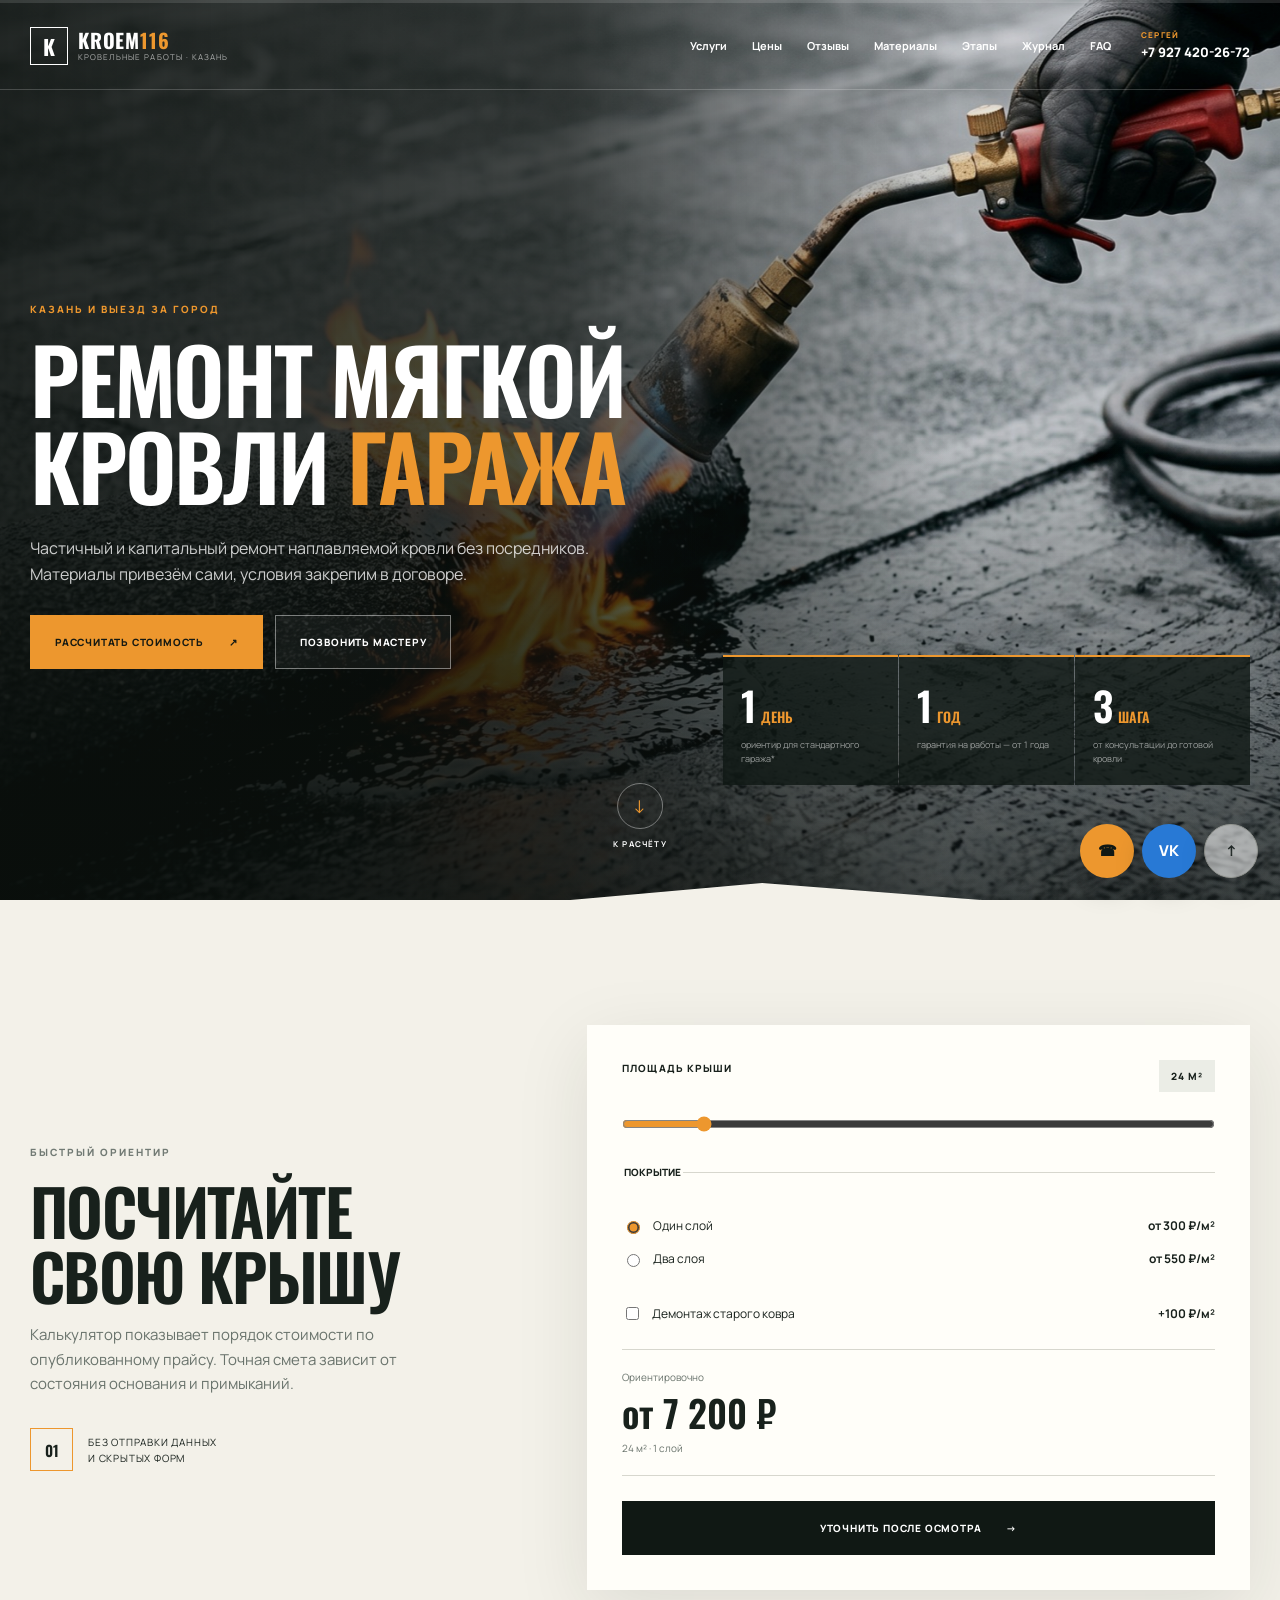
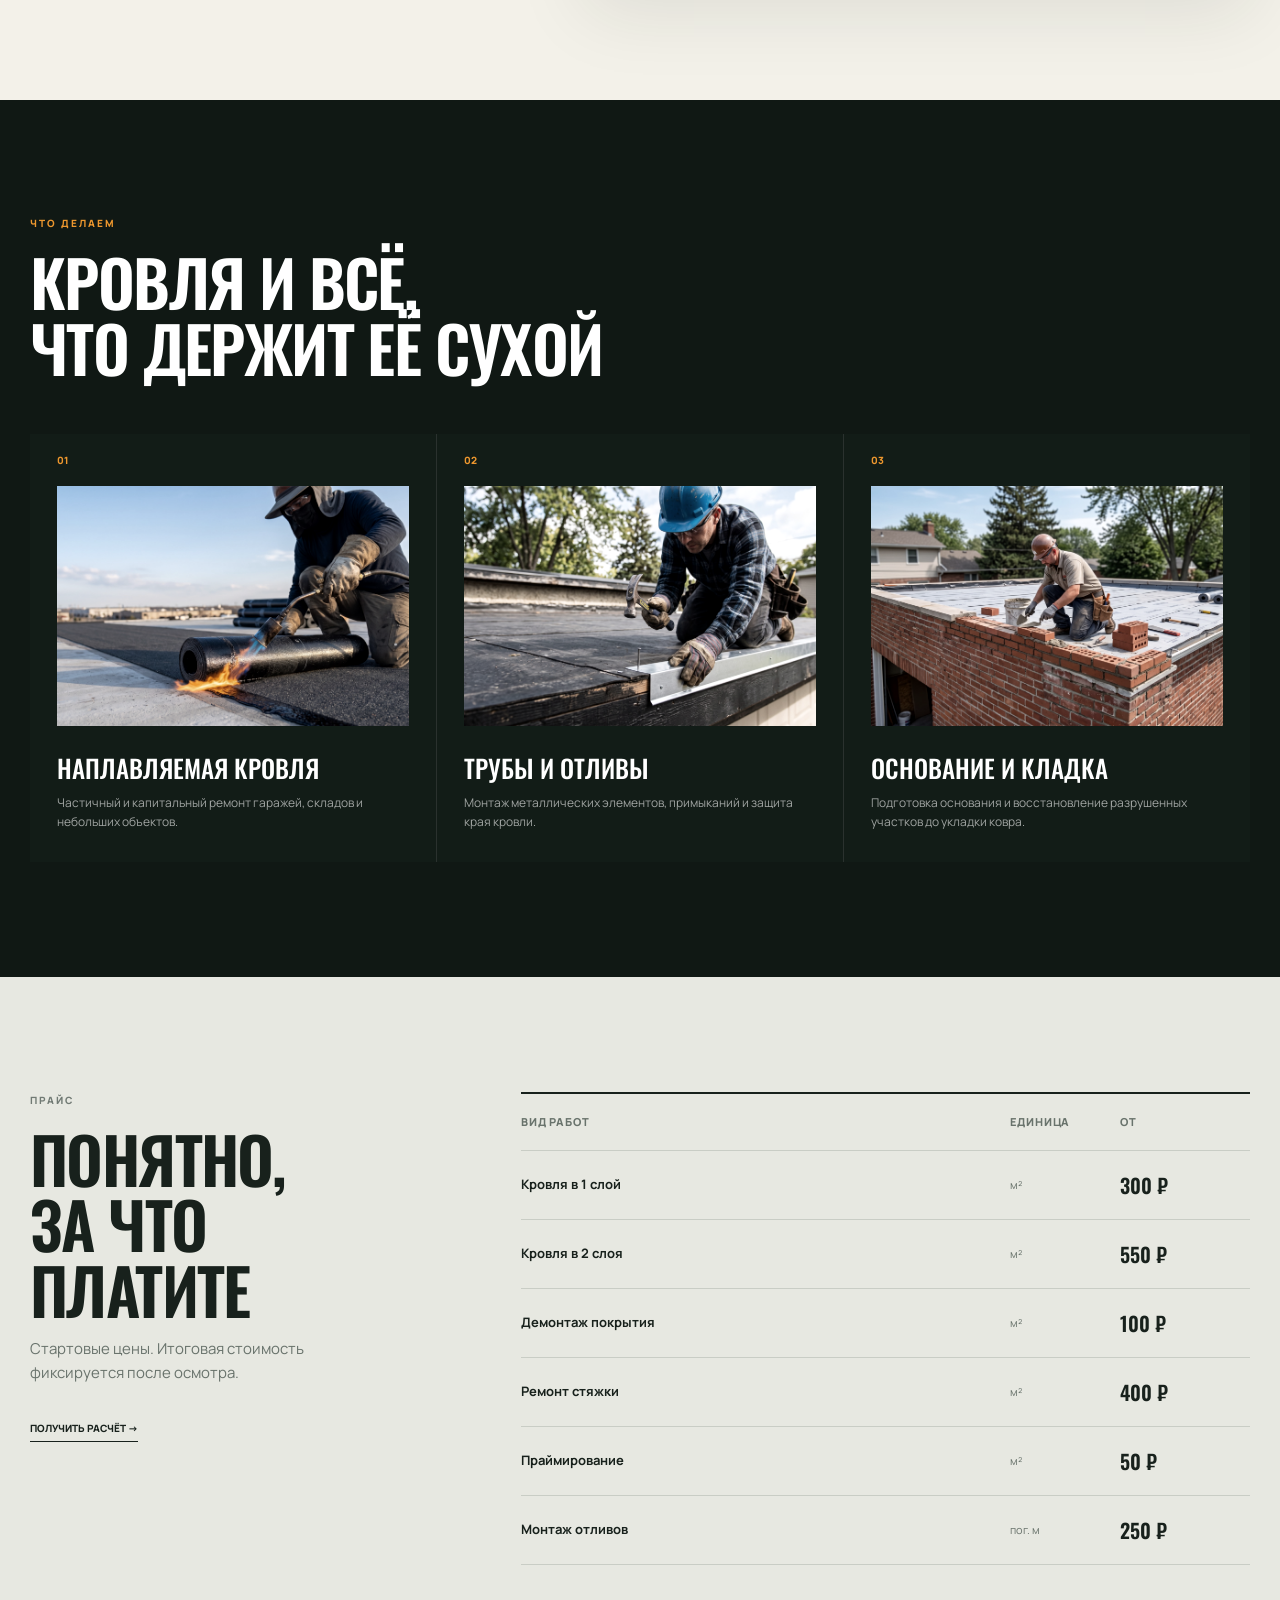
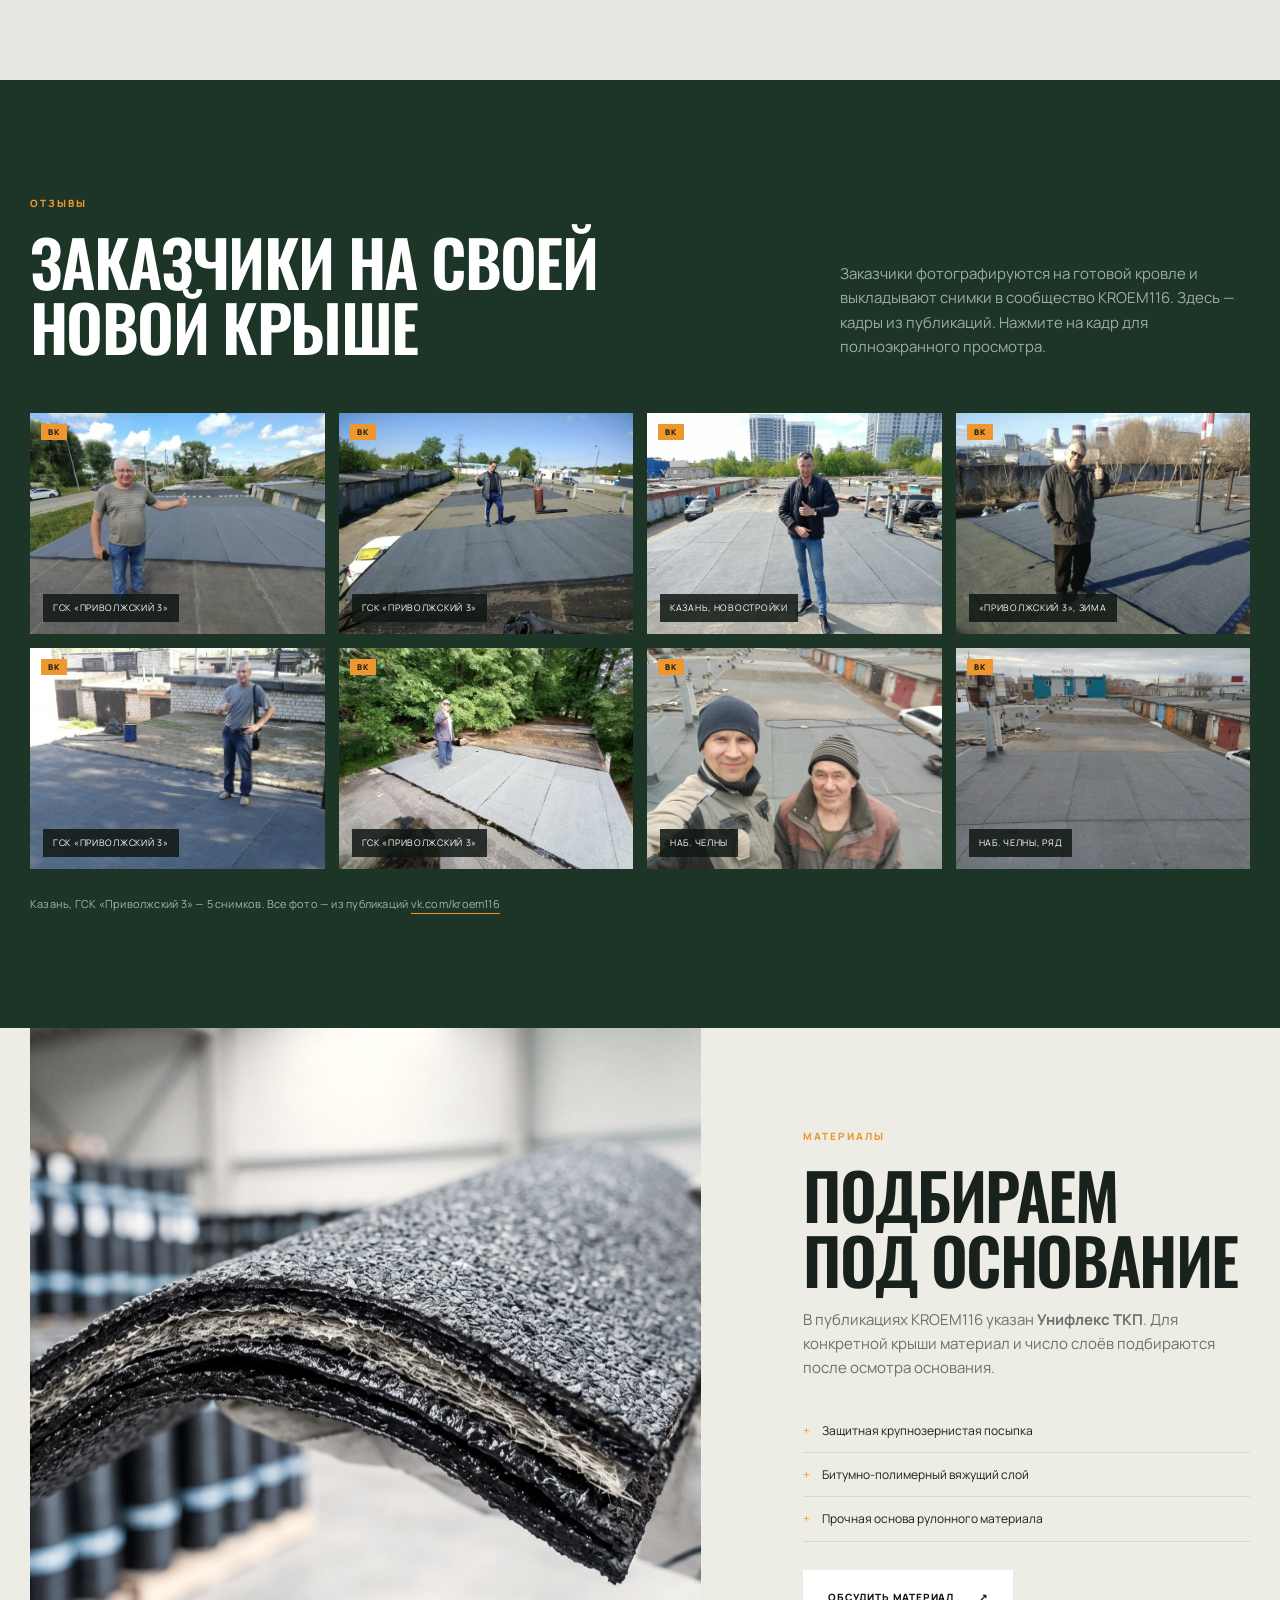
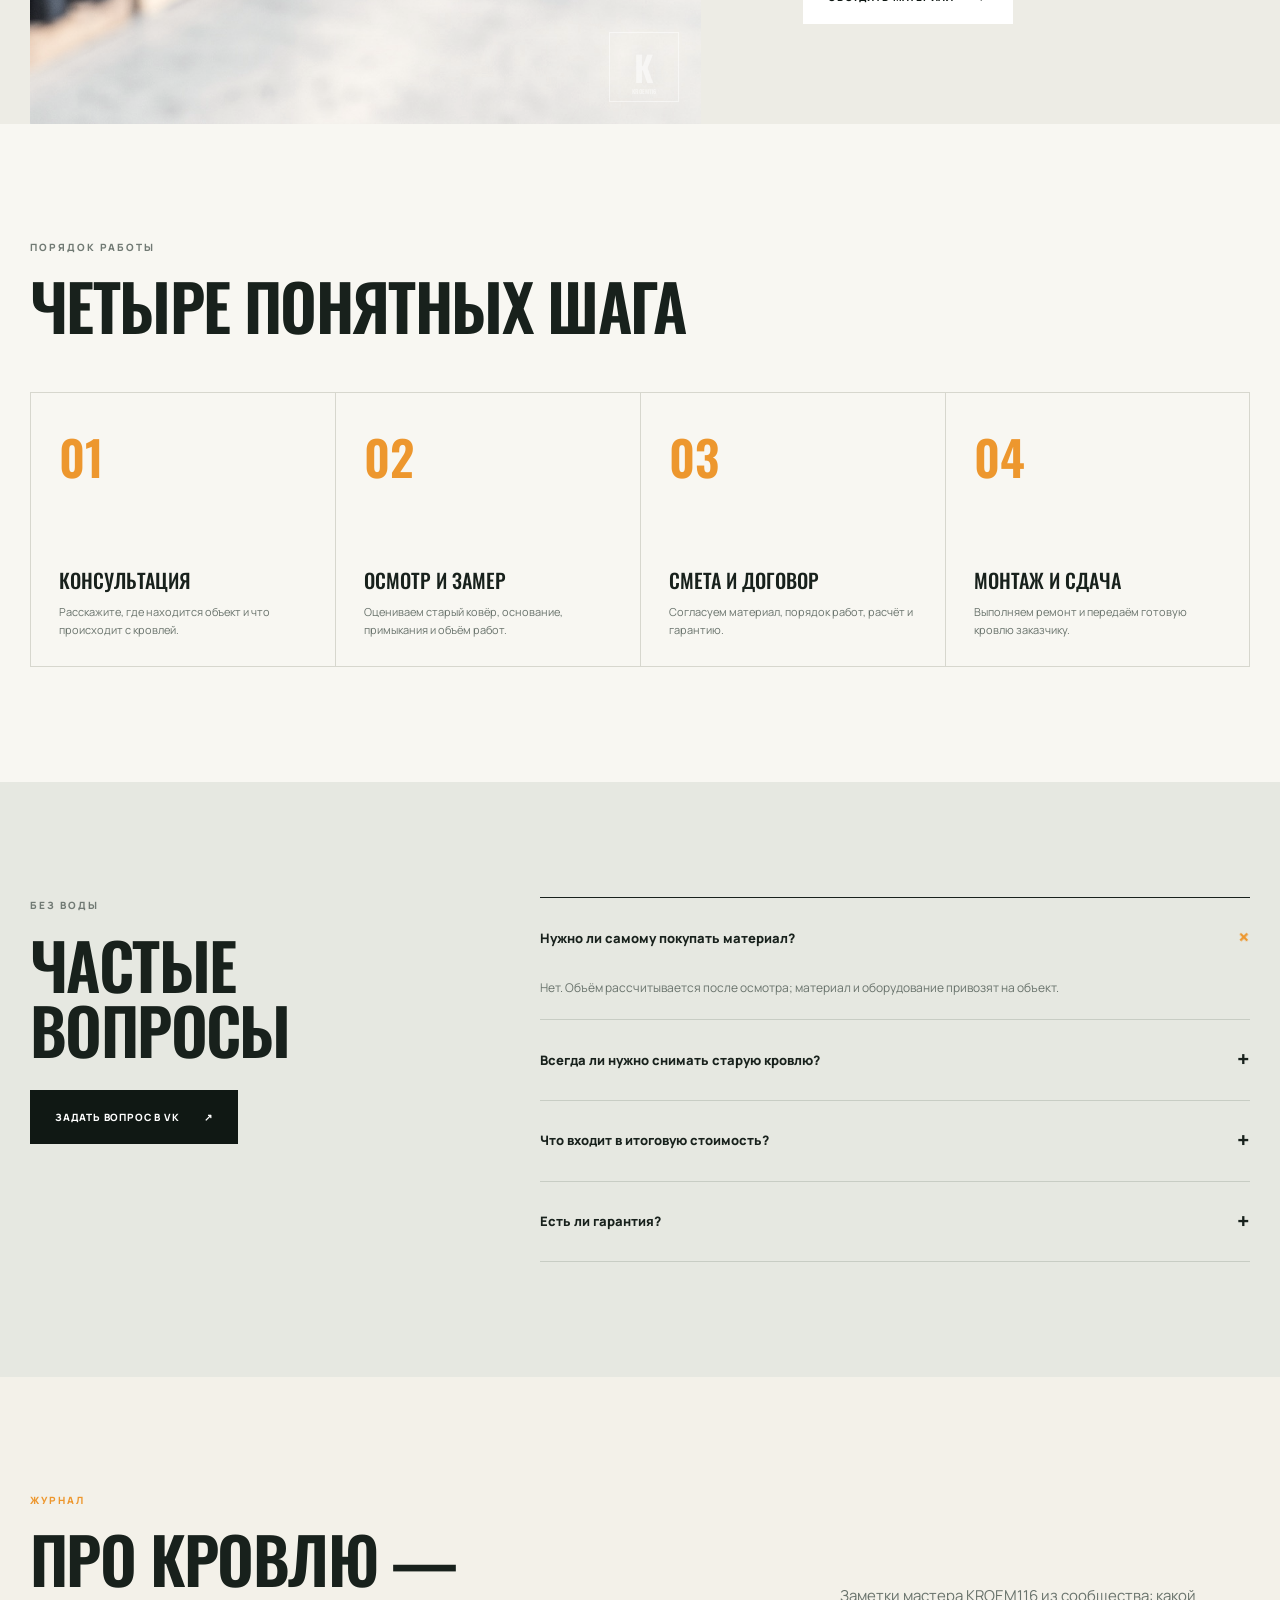
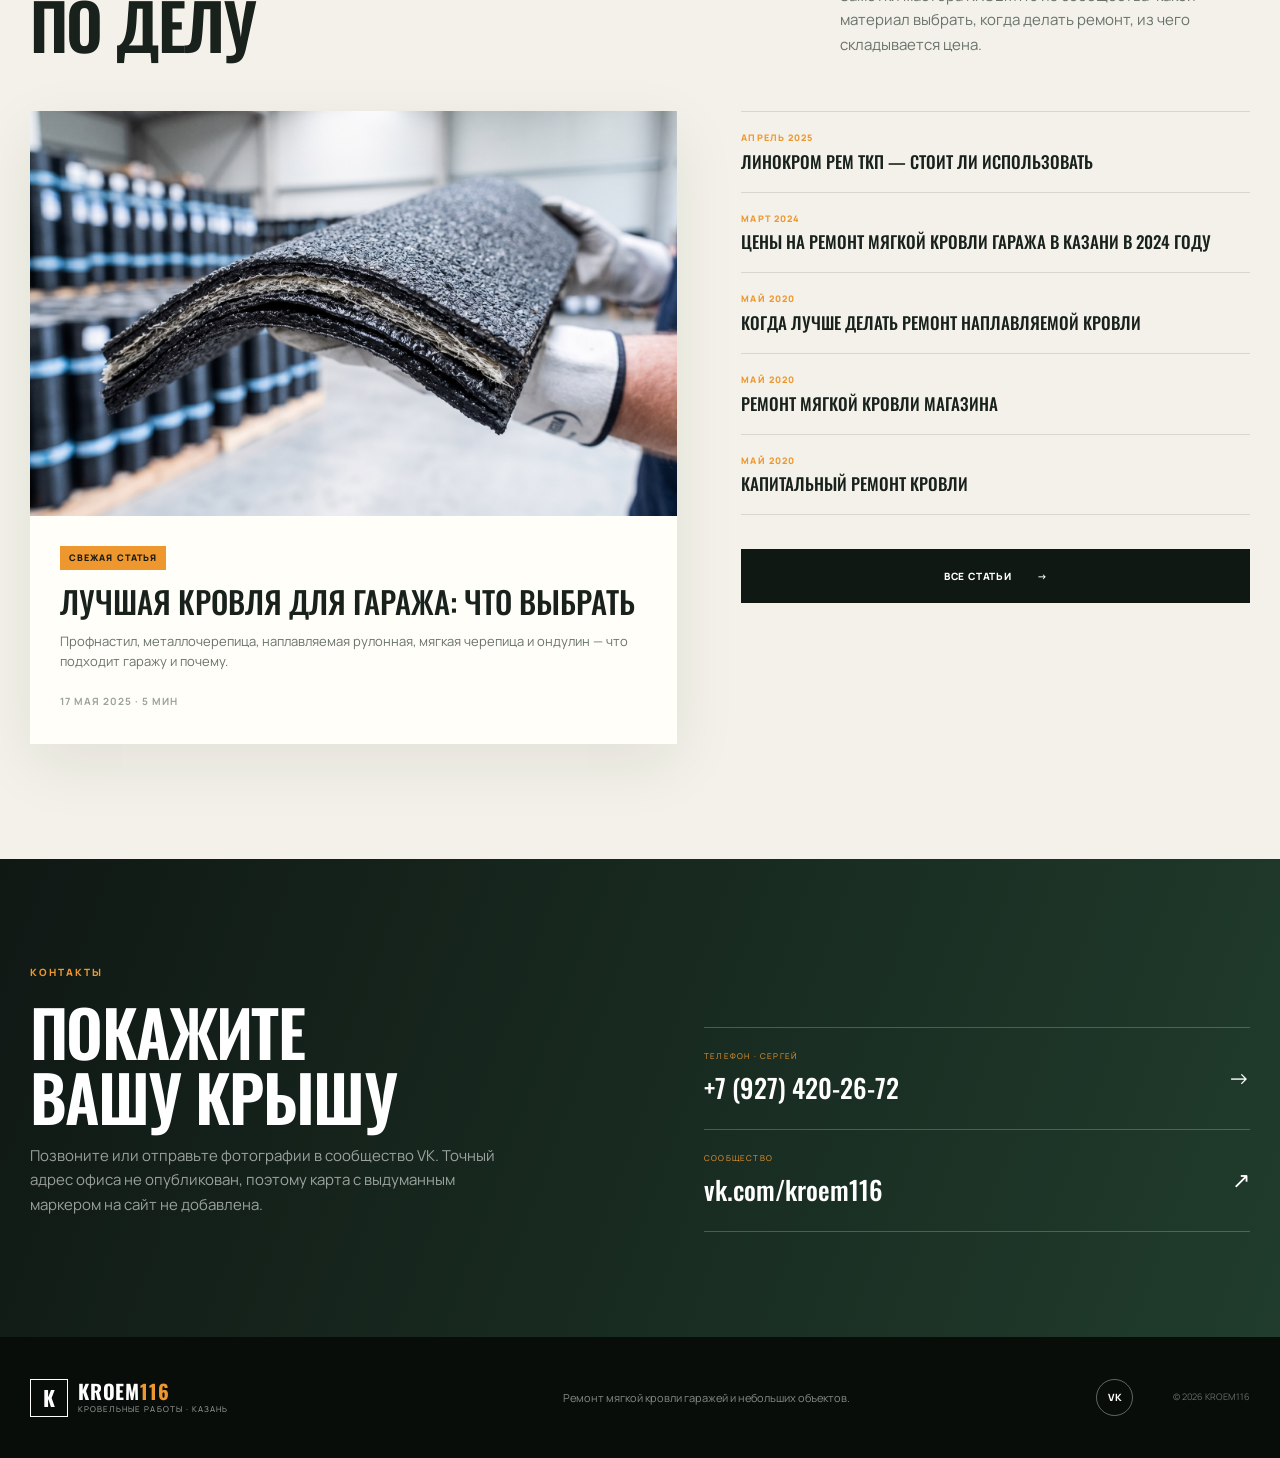
==== commit 1abafb69: "Добавить журнал: 6 статей из ВК, блок на главной, страница blog.html - content/ — исходники 6 статей" ====
--- a/index.html
+++ b/index.html
@@ -1,15 +1,35 @@
 <!doctype html>
 <html lang="ru"><head><meta charset="utf-8"><meta name="viewport" content="width=device-width,initial-scale=1"><meta name="theme-color" content="#101814"><meta name="description" content="KROEM116 — ремонт мягкой наплавляемой кровли гаражей и небольших объектов в Казани."><title>KROEM116 — ремонт кровли гаража в Казани</title><link rel="icon" href="favicon.svg" type="image/svg+xml"><link rel="preload" href="assets/images/hero-torch.jpg" as="image"><link rel="stylesheet" href="styles.css"><script src="script.js" defer></script></head>
 <body class="is-loading"><div class="preloader" aria-live="polite"><div class="preloader-brand"><span class="brand-mark">К</span><strong>KROEM<em>116</em></strong><small>РЕМОНТ КРОВЛИ · КАЗАНЬ</small></div><div class="loader-ring" aria-hidden="true"><i></i></div><div class="loader-line"><span></span></div><output class="loader-value">0%</output></div>
-<div class="scroll-progress" aria-hidden="true"><span></span></div><header class="header"><div class="wrap header-inner"><a class="brand" href="#top" aria-label="KROEM116 — наверх"><span class="brand-mark">К</span><strong>KROEM<em>116</em></strong><small>КРОВЕЛЬНЫЕ РАБОТЫ · КАЗАНЬ</small></a><nav class="nav" aria-label="Главное меню"><a href="#services">Услуги</a><a href="#prices">Цены</a><a href="#works">Работы</a><a href="#materials">Материалы</a><a href="#process">Этапы</a><a href="#faq">FAQ</a></nav><a class="header-phone" href="tel:+79274202672"><small>Сергей</small>+7 927 420-26-72</a></div></header>
+<div class="scroll-progress" aria-hidden="true"><span></span></div><header class="header"><div class="wrap header-inner"><a class="brand" href="#top" aria-label="KROEM116 — наверх"><span class="brand-mark">К</span><strong>KROEM<em>116</em></strong><small>КРОВЕЛЬНЫЕ РАБОТЫ · КАЗАНЬ</small></a><nav class="nav" aria-label="Главное меню"><a href="#services">Услуги</a><a href="#prices">Цены</a><a href="#works">Отзывы</a><a href="#materials">Материалы</a><a href="#process">Этапы</a><a href="#journal">Журнал</a><a href="#faq">FAQ</a></nav><a class="header-phone" href="tel:+79274202672"><small>Сергей</small>+7 927 420-26-72</a></div></header>
 <main><section class="hero" id="top" data-section><div class="hero-photo"></div><div class="hero-tone"></div><div class="wrap hero-grid"><div class="hero-copy"><p class="eyebrow">Казань и выезд за город</p><h1><span>Ремонт мягкой</span><br><span>кровли <em>гаража</em></span></h1><p class="hero-lead">Частичный и капитальный ремонт наплавляемой кровли без посредников. Материалы привезём сами, условия закрепим в договоре.</p><div class="hero-actions"><a class="btn btn-accent" href="#calculator">Рассчитать стоимость <b>↗</b></a><a class="btn btn-glass" href="tel:+79274202672">Позвонить мастеру</a></div></div><div class="hero-stats"><article><strong data-count="1">0</strong><span>день</span><p>ориентир для стандартного гаража*</p></article><article><strong data-count="1">0</strong><span>год</span><p>гарантия на работы — от 1 года</p></article><article><strong data-count="4">0</strong><span>шага</span><p>от консультации до готовой кровли</p></article></div></div><a class="hero-scroll" href="#calculator" aria-label="К расчёту стоимости"><span></span><b>К расчёту</b></a><div class="hero-cut" aria-hidden="true"></div></section>
 <section class="calculator-section" id="calculator" data-section><div class="wrap calculator-grid"><div class="reveal from-left"><p class="eyebrow dark">Быстрый ориентир</p><h2>Посчитайте<br>свою крышу</h2><p>Калькулятор показывает порядок стоимости по опубликованному прайсу. Точная смета зависит от состояния основания и примыканий.</p><div class="calc-badge"><b>01</b><span>Без отправки данных<br>и скрытых форм</span></div></div><form class="calculator reveal from-right"><label class="range-label" for="area"><span>Площадь крыши</span><output id="area-out">24 м²</output></label><input id="area" type="range" min="10" max="120" value="24"><fieldset><legend>Покрытие</legend><label><input type="radio" name="layers" value="1" checked><span>Один слой <b>от 300 ₽/м²</b></span></label><label><input type="radio" name="layers" value="2"><span>Два слоя <b>от 550 ₽/м²</b></span></label></fieldset><label class="remove"><input id="removal" type="checkbox"><span>Демонтаж старого ковра <b>+100 ₽/м²</b></span></label><div class="calc-total"><small>Ориентировочно</small><strong id="total">от 7 200 ₽</strong><p id="total-note">24 м² · 1 слой</p></div><a class="btn btn-dark" href="tel:+79274202672">Уточнить после осмотра <b>→</b></a></form></div></section>
 <section class="section services" id="services" data-section><div class="wrap"><header class="section-head reveal"><p class="eyebrow">Что делаем</p><h2>Кровля и всё,<br>что держит её сухой</h2></header><div class="service-grid"><article class="service-card reveal from-left"><span>01</span><figure><img src="assets/images/roof-install.jpg" alt="Мастер наплавляет рулонный кровельный материал газовой горелкой" loading="lazy"></figure><h3>Наплавляемая кровля</h3><p>Частичный и капитальный ремонт гаражей, складов и небольших объектов.</p><i></i></article><article class="service-card reveal"><span>02</span><figure><img src="assets/images/flashing.jpg" alt="Монтаж металлического отлива на краю плоской кровли" loading="lazy"></figure><h3>Трубы и отливы</h3><p>Монтаж металлических элементов, примыканий и защита края кровли.</p><i></i></article><article class="service-card reveal from-right"><span>03</span><figure><img src="assets/images/brick-repair.jpg" alt="Восстановление верхнего ряда кирпичной кладки гаража" loading="lazy"></figure><h3>Основание и кладка</h3><p>Подготовка основания и восстановление разрушенных участков до укладки ковра.</p><i></i></article></div></div></section>
 <section class="section prices" id="prices" data-section><div class="wrap price-layout"><aside class="price-title reveal from-left"><p class="eyebrow dark">Прайс</p><h2>Понятно,<br>за что платите</h2><p>Стартовые цены. Итоговая стоимость фиксируется после осмотра.</p><a class="text-link" href="tel:+79274202672">Получить расчёт →</a></aside><div class="price-list reveal from-right"><div class="price-row price-caption"><span>Вид работ</span><span>Единица</span><span>От</span></div><div class="price-row"><b>Кровля в 1 слой</b><span>м²</span><strong>300 ₽</strong></div><div class="price-row"><b>Кровля в 2 слоя</b><span>м²</span><strong>550 ₽</strong></div><div class="price-row"><b>Демонтаж покрытия</b><span>м²</span><strong>100 ₽</strong></div><div class="price-row"><b>Ремонт стяжки</b><span>м²</span><strong>400 ₽</strong></div><div class="price-row"><b>Праймирование</b><span>м²</span><strong>50 ₽</strong></div><div class="price-row"><b>Монтаж отливов</b><span>пог. м</span><strong>250 ₽</strong></div></div></div></section>
-<section class="section works" id="works" data-section><div class="wrap"><header class="section-head split reveal"><div><p class="eyebrow">Портфолио</p><h2>Кровли из публикаций<br>KROEM116</h2></div><p>Фотографии сгруппированы по реальным публикациям сообщества. Нажмите на кадр для полноэкранного просмотра.</p></header><div class="mosaic"><button class="shot shot-main reveal" data-gallery="assets/images/kazan-garage-08.jpg" data-caption="Готовая мягкая кровля гаража в Казани"><img src="assets/images/kazan-garage-08.jpg" alt="Готовая ровная мягкая кровля гаража в Казани" loading="lazy"><span>Казань · готовая кровля</span></button><button class="shot reveal from-right" data-gallery="assets/images/kazan-garage-05.jpg" data-caption="Работы на кровле гаража"><img src="assets/images/kazan-garage-05.jpg" alt="Процесс ремонта мягкой кровли гаража" loading="lazy"><span>Процесс</span></button><button class="shot reveal from-right" data-gallery="assets/images/roof-details-01.jpg" data-caption="Трубы и детали кровли"><img src="assets/images/roof-details-01.jpg" alt="Трубы и примыкания на мягкой кровле" loading="lazy"><span>Детали</span></button><button class="shot shot-wide reveal" data-gallery="assets/images/production-roof-01.jpg" data-caption="Кровля производственного помещения"><img src="assets/images/production-roof-01.jpg" alt="Готовая мягкая кровля производственного помещения" loading="lazy"><span>Производственное помещение · 2023</span></button></div></div></section>
+<section class="section works" id="works" data-section><div class="wrap"><header class="section-head split reveal"><div><p class="eyebrow">Отзывы</p><h2>Заказчики на своей<br>новой крыше</h2></div><p>Заказчики фотографируются на готовой кровле и выкладывают снимки в сообщество KROEM116. Здесь — кадры из публикаций. Нажмите на кадр для полноэкранного просмотра.</p></header><div class="clients-grid">
+<button class="shot reveal" data-gallery="assets/images/kazan-garage-03.jpg" data-caption="Заказчик на готовой кровле гаража, Казань, ГСК «Приволжский 3»"><img src="assets/images/kazan-garage-03.jpg" alt="Владелец гаража показывает большой палец на новой мягкой кровле, солнечный день" loading="lazy"><b class="shot-src">ВК</b><span>ГСК «Приволжский 3»</span></button>
+<button class="shot reveal" data-gallery="assets/images/kazan-garage-08.jpg" data-caption="Готовая мягкая кровля гаража, Казань, ГСК «Приволжский 3»"><img src="assets/images/kazan-garage-08.jpg" alt="Заказчик на ровной готовой мягкой кровле гаража, вокруг гаражный массив" loading="lazy"><b class="shot-src">ВК</b><span>ГСК «Приволжский 3»</span></button>
+<button class="shot reveal" data-gallery="assets/images/kazan-garage-09.jpg" data-caption="Заказчик на новой кровле гаража рядом с новостройками, Казань"><img src="assets/images/kazan-garage-09.jpg" alt="Молодой заказчик на готовой кровле гаража, на фоне новостройки" loading="lazy"><b class="shot-src">ВК</b><span>Казань, новостройки</span></button>
+<button class="shot reveal" data-gallery="assets/images/kazan-garage-06.jpg" data-caption="Заказчик показывает большой палец на готовой кровле, Казань, ГСК «Приволжский 3», зима"><img src="assets/images/kazan-garage-06.jpg" alt="Заказчик в куртке показывает большой палец на готовой кровле, зимой, на фоне ТЭЦ" loading="lazy"><b class="shot-src">ВК</b><span>«Приволжский 3», зима</span></button>
+<button class="shot reveal" data-gallery="assets/images/kazan-garage-07.jpg" data-caption="Готовая кровля гаража с примыканием к кирпичной стене, Казань, ГСК «Приволжский 3»"><img src="assets/images/kazan-garage-07.jpg" alt="Заказчик на готовой кровле гаража рядом с кирпичной стеной" loading="lazy"><b class="shot-src">ВК</b><span>ГСК «Приволжский 3»</span></button>
+<button class="shot reveal" data-gallery="assets/images/kazan-garage-01.jpg" data-caption="Владелец на свежей кровле гаража, Казань, ГСК «Приволжский 3»"><img src="assets/images/kazan-garage-01.jpg" alt="Владелец на свежей мягкой кровле гаража, вокруг деревья" loading="lazy"><b class="shot-src">ВК</b><span>ГСК «Приволжский 3»</span></button>
+<button class="shot reveal" data-gallery="assets/images/chelni-garage-01.jpg" data-caption="Бригада KROEM116 и заказчик после сдачи кровли, Набережные Челны"><img src="assets/images/chelni-garage-01.jpg" alt="Мастер KROEM116 и довольный заказчик на готовой кровле гаража" loading="lazy"><b class="shot-src">ВК</b><span>Наб. Челны</span></button>
+<button class="shot reveal" data-gallery="assets/images/chelni-garage-02.jpg" data-caption="Готовая мягкая кровля ряда гаражей, Набережные Челны"><img src="assets/images/chelni-garage-02.jpg" alt="Готовая мягкая кровля ряда гаражей, Набережные Челны" loading="lazy"><b class="shot-src">ВК</b><span>Наб. Челны, ряд</span></button>
+</div><p class="clients-note reveal">Казань, ГСК «Приволжский 3» — 5 снимков. Все фото — из публикаций <a href="https://vk.com/kroem116" target="_blank" rel="noopener">vk.com/kroem116</a></p></div></section>
 <section class="materials" id="materials" data-section><div class="wrap materials-grid"><div class="material-photo reveal from-left"><img src="assets/images/material-cut.jpg" alt="Структура битумно-полимерного рулонного кровельного материала" loading="lazy"><span class="photo-stamp">К<small>KROEM116</small></span></div><div class="material-copy reveal from-right"><p class="eyebrow">Материалы</p><h2>Подбираем<br>под основание</h2><p>В публикациях KROEM116 указан <b>Унифлекс ТКП</b>. Для конкретной крыши материал и число слоёв подбираются после осмотра основания.</p><ul><li>Защитная крупнозернистая посыпка</li><li>Битумно-полимерный вяжущий слой</li><li>Прочная основа рулонного материала</li></ul><a class="btn btn-light" href="tel:+79274202672">Обсудить материал <b>↗</b></a></div></div></section>
 <section class="section process" id="process" data-section><div class="wrap"><header class="section-head reveal"><p class="eyebrow dark">Порядок работы</p><h2>Четыре понятных шага</h2></header><ol class="steps"><li class="reveal from-left"><b>01</b><div><h3>Консультация</h3><p>Расскажите, где находится объект и что происходит с кровлей.</p></div></li><li class="reveal"><b>02</b><div><h3>Осмотр и замер</h3><p>Оцениваем старый ковёр, основание, примыкания и объём работ.</p></div></li><li class="reveal"><b>03</b><div><h3>Смета и договор</h3><p>Согласуем материал, порядок работ, расчёт и гарантию.</p></div></li><li class="reveal from-right"><b>04</b><div><h3>Монтаж и сдача</h3><p>Выполняем ремонт и передаём готовую кровлю заказчику.</p></div></li></ol></div></section>
 <section class="section faq" id="faq" data-section><div class="wrap faq-grid"><div class="reveal from-left"><p class="eyebrow dark">Без воды</p><h2>Частые<br>вопросы</h2><a class="btn btn-dark" href="https://vk.com/kroem116" target="_blank" rel="noopener">Задать вопрос в VK <b>↗</b></a></div><div class="faq-list reveal from-right"><details open><summary>Нужно ли самому покупать материал?<i>+</i></summary><p>Нет. Объём рассчитывается после осмотра; материал и оборудование привозят на объект.</p></details><details><summary>Всегда ли нужно снимать старую кровлю?<i>+</i></summary><p>Не всегда. Решение зависит от состояния старого ковра и основания.</p></details><details><summary>Что входит в итоговую стоимость?<i>+</i></summary><p>Состав работ, материал и дополнительные операции фиксируются после осмотра и согласования.</p></details><details><summary>Есть ли гарантия?<i>+</i></summary><p>Да. В материалах сообщества указана гарантия на работы от 1 года.</p></details></div></div></section>
+<section class="section journal" id="journal" data-section><div class="wrap"><header class="section-head split reveal"><div><p class="eyebrow">Журнал</p><h2>Про кровлю —<br>по делу</h2></div><p>Заметки мастера KROEM116 из сообщества: какой материал выбрать, когда делать ремонт, из чего складывается цена.</p></header><div class="journal-grid">
+<a class="j-featured reveal from-left" href="blog-krovlya-dlya-garazha.html"><figure><img src="assets/images/material-cut.jpg" alt="Слои битумно-полимерного рулонного кровельного материала" loading="lazy"></figure><div><span class="j-tag">Свежая статья</span><h3>Лучшая кровля для гаража: что выбрать</h3><p>Профнастил, металлочерепица, наплавляемая рулонная, мягкая черепица и ондулин — что подходит гаражу и почему.</p><span class="j-meta">17 мая 2025 · 5 мин</span></div></a>
+<div class="journal-list reveal from-right">
+<a class="j-item" href="blog-linokrom-rem-tkp.html"><time>апрель 2025</time><b>Линокром РЕМ ТКП — стоит ли использовать</b><i>→</i></a>
+<a class="j-item" href="blog-ceny-2024.html"><time>март 2024</time><b>Цены на ремонт мягкой кровли гаража в Казани в 2024 году</b><i>→</i></a>
+<a class="j-item" href="blog-kogda-delat-remont.html"><time>май 2020</time><b>Когда лучше делать ремонт наплавляемой кровли</b><i>→</i></a>
+<a class="j-item" href="blog-remont-krovli-magazina.html"><time>май 2020</time><b>Ремонт мягкой кровли магазина</b><i>→</i></a>
+<a class="j-item" href="blog-kapitalnyi-remont.html"><time>май 2020</time><b>Капитальный ремонт кровли</b><i>→</i></a>
+<a class="btn btn-dark journal-more" href="blog.html">Все статьи <b>→</b></a>
+</div>
+</div></div></section>
 <section class="contact" id="contact" data-section><div class="wrap contact-grid"><div class="reveal"><p class="eyebrow">Контакты</p><h2>Покажите<br>вашу крышу</h2><p>Позвоните или отправьте фотографии в сообщество VK. Точный адрес офиса не опубликован, поэтому карта с выдуманным маркером на сайт не добавлена.</p></div><div class="contact-actions reveal from-right"><a href="tel:+79274202672"><small>Телефон · Сергей</small><b>+7 (927) 420-26-72</b><span>→</span></a><a href="https://vk.com/kroem116" target="_blank" rel="noopener"><small>Сообщество</small><b>vk.com/kroem116</b><span>↗</span></a></div></div></section></main>
 <footer><div class="wrap footer-grid"><a class="brand" href="#top"><span class="brand-mark">К</span><strong>KROEM<em>116</em></strong><small>КРОВЕЛЬНЫЕ РАБОТЫ · КАЗАНЬ</small></a><p>Ремонт мягкой кровли гаражей и небольших объектов.</p><a href="https://vk.com/kroem116" target="_blank" rel="noopener" aria-label="KROEM116 ВКонтакте" class="vk-icon">VK</a><small>© <span data-year></span> KROEM116</small></div></footer>
 <div class="quick-actions" aria-label="Быстрые действия"><a class="quick-phone" href="tel:+79274202672"><span>☎</span><b>Позвонить</b></a><a class="quick-vk" href="https://vk.com/kroem116" target="_blank" rel="noopener"><span>VK</span><b>Написать</b></a><a class="quick-top" href="#top"><span>↑</span><b>Наверх</b></a></div>
--- a/styles.css
+++ b/styles.css
@@ -1,6 +1,103 @@
 @import url('https://fonts.googleapis.com/css2?family=Manrope:wght@400;500;600;700;800&family=Oswald:wght@500;600;700&display=swap');
-:root{--ink:#18211c;--dark:#101814;--green:#1c3527;--paper:#f3f1e9;--white:#fffef9;--orange:#ed972e;--line:#d7d7ce;--muted:#69736c;--wrap:min(1220px,calc(100% - 56px));--ease:cubic-bezier(.16,1,.3,1)}*{box-sizing:border-box}html{scroll-behavior:smooth;scrollbar-color:var(--orange) var(--dark);scrollbar-width:thin}body{margin:0;background:var(--paper);color:var(--ink);font:15px/1.62 Manrope,Arial,sans-serif;overflow-x:hidden}body.is-loading{overflow:hidden}body::-webkit-scrollbar{width:10px}body::-webkit-scrollbar-track{background:var(--dark)}body::-webkit-scrollbar-thumb{background:var(--orange)}img{display:block;max-width:100%}a{color:inherit;text-decoration:none}button,input{font:inherit}.wrap{width:var(--wrap);margin:auto}.eyebrow{margin:0 0 18px;color:var(--orange);font-size:10px;font-weight:800;letter-spacing:.2em;text-transform:uppercase}.eyebrow.dark{color:#717a74}.preloader{position:fixed;inset:0;z-index:1000;display:grid;place-items:center;align-content:center;gap:27px;background:var(--dark);color:#fff;transition:opacity .65s var(--ease),visibility .65s}.preloader.done{opacity:0;visibility:hidden}.preloader-brand,.brand{display:grid;grid-template-columns:38px auto;grid-template-rows:22px 13px;column-gap:10px;align-items:center;line-height:1}.brand-mark{grid-row:1/3;width:38px;height:38px;display:grid;place-items:center;border:1px solid currentColor;font:700 21px Oswald}.preloader-brand strong,.brand strong{font:700 20px Oswald;letter-spacing:.04em}.preloader-brand em,.brand em{color:var(--orange);font-style:normal}.preloader-brand small,.brand small{font-size:8px;letter-spacing:.13em;opacity:.63}.loader-ring{position:relative;width:72px;height:72px;border:1px solid #ffffff2b;border-radius:50%;animation:ring 2.2s linear infinite}.loader-ring:before,.loader-ring i{content:"";position:absolute}.loader-ring:before{inset:9px;border:1px dashed #ffffff2f;border-radius:50%}.loader-ring i{width:9px;height:9px;top:-5px;left:31px;border-radius:50%;background:var(--orange);box-shadow:0 0 15px var(--orange)}.loader-line{width:min(330px,70vw);height:2px;background:#ffffff25;overflow:hidden}.loader-line span{display:block;width:0;height:100%;background:var(--orange)}.loader-value{font:600 13px Oswald;letter-spacing:.2em}.scroll-progress{position:fixed;inset:0 0 auto;z-index:100;height:3px;background:#ffffff1f}.scroll-progress span{display:block;width:0;height:100%;background:var(--orange)}.header{position:absolute;inset:3px 0 auto;z-index:50;color:#fff;border-bottom:1px solid #ffffff32;transition:background .3s,backdrop-filter .3s}.header.is-fixed{position:fixed;background:#101814d9;backdrop-filter:blur(14px);border-color:#ffffff20}.header-inner{height:86px;display:flex;align-items:center;gap:30px;transition:height .3s var(--ease)}.header.is-fixed .header-inner{height:64px}.nav{display:flex;gap:25px;margin-left:auto;font-size:11px;font-weight:700}.nav a{position:relative;padding:10px 0}.nav a:after{content:"";position:absolute;left:0;right:100%;bottom:3px;height:2px;background:var(--orange);transition:right .25s}.nav a:hover:after,.nav a.active:after{right:0}.nav a.active{color:var(--orange)}.header-phone{display:flex;flex-direction:column;white-space:nowrap;font-size:13px;font-weight:800}.header-phone small{font-size:8px;letter-spacing:.15em;text-transform:uppercase;color:var(--orange)}.hero{height:900px;min-height:720px;position:relative;color:#fff;overflow:hidden}.hero-photo,.hero-tone{position:absolute;inset:0}.hero-photo{background:url('assets/images/hero-torch.jpg') center/cover no-repeat;transform:scale(1.09);animation:heroZoom 2.3s .55s var(--ease) forwards}.hero-tone{background:linear-gradient(90deg,#0a0f0cde 0%,#0a0f0cba 44%,#0a0f0c19 75%),linear-gradient(0deg,#0a0f0ca8,transparent 52%)}.hero-grid{position:relative;height:100%;display:grid;align-content:center;padding-top:70px}.hero-copy{max-width:820px}.hero-copy>*{opacity:0;transform:translateY(35px);animation:textIn .9s var(--ease) forwards}.hero-copy .eyebrow{animation-delay:.8s}.hero-copy h1{animation-delay:.94s}.hero-copy .hero-lead{animation-delay:1.08s}.hero-copy .hero-actions{animation-delay:1.2s}.hero h1,.section h2,.calculator-section h2,.materials h2,.contact h2{margin:0;font:600 clamp(55px,7vw,96px)/.97 Oswald,sans-serif;text-transform:uppercase;letter-spacing:-.025em}.hero h1 em{color:var(--orange);font-style:normal}.hero-lead{max-width:610px;margin:27px 0;color:#ffffffc7;font-size:16px}.hero-actions{display:flex;gap:12px}.btn{min-height:54px;display:inline-flex;align-items:center;justify-content:center;gap:25px;padding:13px 24px;font-size:10px;font-weight:800;letter-spacing:.08em;text-transform:uppercase;border:1px solid transparent;transition:transform .28s var(--ease),background .28s,color .28s}.btn:hover{transform:translateY(-4px)}.btn-accent{background:var(--orange);color:#151913}.btn-glass{border-color:#ffffff6e;background:#ffffff0b}.btn-dark{background:var(--dark);color:#fff}.btn-light{background:#fff;color:var(--dark)}.hero-stats{position:absolute;right:0;bottom:115px;display:flex;gap:1px;opacity:0;animation:statsIn .8s 1.35s var(--ease) forwards}.hero-stats article{width:175px;padding:18px;background:#101814ce;border-top:2px solid var(--orange)}.hero-stats strong{font:600 40px Oswald}.hero-stats span{margin-left:5px;color:var(--orange);font:600 14px Oswald;text-transform:uppercase}.hero-stats p{margin:3px 0 0;color:#ffffff8d;font-size:9px}.hero-scroll{position:absolute;left:50%;bottom:49px;z-index:2;display:flex;flex-direction:column;align-items:center;gap:9px;transform:translateX(-50%);font-size:8px;letter-spacing:.15em;text-transform:uppercase}.hero-scroll span{width:46px;height:46px;border:1px solid #ffffff62;border-radius:50%;position:relative;animation:pulse 1.9s infinite}.hero-scroll span:after{content:"↓";position:absolute;inset:0;display:grid;place-items:center;color:var(--orange);font-size:18px}.hero-cut{position:absolute;left:-3%;right:-3%;bottom:-55px;height:96px;background:var(--paper);clip-path:polygon(0 45%,27% 65%,59% 25%,100% 70%,100% 100%,0 100%)}.calculator-section{padding:125px 0 110px}.calculator-grid{display:grid;grid-template-columns:.8fr 1.2fr;gap:9vw;align-items:center}.calculator-section h2,.section h2,.materials h2,.contact h2{font-size:clamp(42px,5vw,70px);line-height:1.02}.calculator-grid>div>p:not(.eyebrow){max-width:410px;color:var(--muted)}.calc-badge{display:flex;gap:15px;align-items:center;margin-top:32px}.calc-badge b{width:43px;height:43px;display:grid;place-items:center;border:1px solid var(--orange);font:600 15px Oswald}.calc-badge span{font-size:10px;text-transform:uppercase;letter-spacing:.08em}.calculator{padding:35px;background:var(--white);box-shadow:0 20px 70px #1b251a1a}.range-label{display:flex;justify-content:space-between;font-size:10px;font-weight:800;text-transform:uppercase;letter-spacing:.11em}.range-label output{padding:8px 12px;background:#ebede6}.calculator>input[type=range]{width:100%;margin:24px 0;accent-color:var(--orange)}.calculator fieldset{border:0;border-top:1px solid var(--line);margin:8px 0 0;padding:23px 0 10px}.calculator legend{font-size:10px;font-weight:800;text-transform:uppercase}.calculator fieldset label,.remove{display:flex;align-items:center;gap:10px;margin:13px 0;font-size:12px}.calculator input{accent-color:var(--orange)}.calculator fieldset span,.remove span{display:flex;width:100%;justify-content:space-between}.calc-total{margin:25px 0;padding:19px 0;border-block:1px solid var(--line)}.calc-total small,.calc-total p{display:block;margin:0;color:var(--muted);font-size:10px}.calc-total strong{display:block;font:600 37px Oswald}.calculator>.btn{width:100%}.section{padding:115px 0}.section-head{margin-bottom:54px}.section-head.split{display:flex;align-items:end;justify-content:space-between;gap:55px}.section-head.split>p{max-width:410px;margin:0;color:#ffffff95}.services{background:var(--dark);color:#fff}.service-grid{display:grid;grid-template-columns:repeat(3,1fr);gap:1px;background:#ffffff1c}.service-card{position:relative;padding:0 27px 30px;background:#121c17;overflow:hidden;transition:transform .35s var(--ease),background .35s}.service-card:hover{transform:translateY(-10px);background:#1a2a21}.service-card>span{display:block;padding:18px 0;color:var(--orange);font-size:10px;font-weight:800}.service-card figure{margin:0;overflow:hidden}.service-card img{width:100%;height:240px;object-fit:cover;filter:saturate(.75) contrast(1.05);transition:transform .8s var(--ease),filter .4s}.service-card:hover img{transform:scale(1.045);filter:saturate(1)}.service-card h3{margin:23px 0 7px;font:500 25px Oswald;text-transform:uppercase}.service-card p{margin:0;color:#ffffff98;font-size:12px}.service-card i{position:absolute;left:27px;right:100%;bottom:0;height:3px;background:var(--orange);transition:right .45s var(--ease)}.service-card:hover i{right:27px}.prices{background:#e7e8e1}.price-layout{display:grid;grid-template-columns:.68fr 1.32fr;gap:9vw}.price-title{position:sticky;top:100px;align-self:start}.price-title>p:not(.eyebrow){max-width:300px;color:var(--muted)}.text-link{display:inline-block;margin-top:20px;border-bottom:1px solid;padding-bottom:4px;font-size:10px;font-weight:800;text-transform:uppercase}.price-list{border-top:2px solid}.price-row{display:grid;grid-template-columns:1fr 110px 130px;align-items:center;padding:19px 0;border-bottom:1px solid #c9cdc5}.price-row b{font-size:13px}.price-row span{color:var(--muted);font-size:11px}.price-row strong{font:600 20px Oswald}.price-caption{text-transform:uppercase;font-size:9px;font-weight:800;letter-spacing:.1em}.works{background:var(--green);color:#fff}.mosaic{display:grid;grid-template-columns:1.25fr .75fr;grid-template-rows:330px 330px 400px;gap:15px}.shot{position:relative;padding:0;border:0;background:#101814;overflow:hidden;color:#fff;cursor:zoom-in}.shot-main{grid-row:1/3}.shot-wide{grid-column:1/-1}.shot img{width:100%;height:100%;object-fit:cover;transition:transform .8s var(--ease),filter .4s}.shot-main img{transform:none!important}.shot:not(.shot-main):hover img{transform:scale(1.04)}.shot:hover img{filter:brightness(.8)}.shot span{position:absolute;left:18px;bottom:16px;padding:8px 11px;background:#101814ca;font-size:9px;text-transform:uppercase;letter-spacing:.1em}.materials{padding:0;background:#edece5}.materials-grid{display:grid;grid-template-columns:1.1fr .9fr}.material-photo{position:relative;min-height:650px;overflow:hidden}.material-photo img{width:100%;height:100%;position:absolute;object-fit:cover;filter:grayscale(.25) sepia(.12)}.photo-stamp{position:absolute;right:22px;bottom:22px;width:70px;height:70px;display:grid;place-items:center;border:1px solid #fff8;color:#fff8;font:600 35px Oswald}.photo-stamp small{position:absolute;bottom:5px;font-size:6px}.material-copy{padding:100px 0 100px 8vw}.material-copy>p:not(.eyebrow){max-width:500px;color:var(--muted)}.material-copy ul{margin:28px 0;padding:0;list-style:none}.material-copy li{padding:12px 0;border-bottom:1px solid var(--line);font-size:12px}.material-copy li:before{content:"+";margin-right:12px;color:var(--orange)}.process{background:#f8f7f2}.steps{display:grid;grid-template-columns:repeat(4,1fr);margin:0;padding:0;list-style:none}.steps li{min-height:275px;padding:28px;border:1px solid var(--line);border-right:0;display:flex;flex-direction:column;justify-content:space-between;transition:background .3s,transform .3s}.steps li:last-child{border-right:1px solid var(--line)}.steps li:hover{background:#fff;transform:translateY(-8px)}.steps>li>b{color:var(--orange);font:600 48px Oswald}.steps h3{margin:0 0 8px;font:500 20px Oswald;text-transform:uppercase}.steps p{margin:0;color:var(--muted);font-size:11px}.faq{background:#e6e8e1}.faq-grid{display:grid;grid-template-columns:.7fr 1.3fr;gap:10vw}.faq .btn{margin-top:28px}.faq-list{border-top:1px solid}.faq-list details{border-bottom:1px solid #c8cdc4}.faq-list summary{display:flex;justify-content:space-between;align-items:center;padding:22px 0;cursor:pointer;list-style:none;font-size:13px;font-weight:800}.faq-list summary::-webkit-details-marker{display:none}.faq-list summary i{font-size:22px;font-style:normal;transition:transform .3s}.faq-list details[open] summary i{transform:rotate(45deg);color:var(--orange)}.faq-list details p{max-width:630px;margin:0 0 22px;color:var(--muted);font-size:12px}.contact{padding:105px 0;background:linear-gradient(110deg,#101814,#203c2c);color:#fff}.contact-grid{display:grid;grid-template-columns:1fr 1fr;gap:10vw;align-items:end}.contact-grid>div>p:not(.eyebrow){max-width:470px;color:#ffffff93}.contact-actions{border-top:1px solid #ffffff38}.contact-actions a{display:grid;grid-template-columns:1fr auto;gap:5px;padding:22px 0;border-bottom:1px solid #ffffff38}.contact-actions small{grid-column:1;color:var(--orange);font-size:8px;text-transform:uppercase;letter-spacing:.15em}.contact-actions b{font:500 26px Oswald}.contact-actions span{grid-row:1/3;grid-column:2;align-self:center;font-size:22px}footer{padding:42px 0;background:#080d0a;color:#fff}.footer-grid{display:grid;grid-template-columns:1fr 1fr auto auto;gap:40px;align-items:center}.footer-grid p{margin:0;color:#ffffff82;font-size:11px}.vk-icon{width:37px;height:37px;display:grid;place-items:center;border:1px solid #ffffff5c;border-radius:50%;font-size:10px;font-weight:800}.footer-grid>small{color:#ffffff64;font-size:9px}.quick-actions{position:fixed;right:22px;bottom:22px;z-index:40;display:flex;gap:8px;align-items:end}.quick-actions a{display:grid;place-items:center;width:54px;height:54px;border-radius:50%;box-shadow:0 10px 30px #0003;color:#fff;transition:width .35s var(--ease),border-radius .35s}.quick-actions a span{font-weight:800}.quick-actions a b{display:none;font-size:9px;text-transform:uppercase}.quick-actions a:hover{width:110px;border-radius:28px}.quick-actions a:hover span{display:none}.quick-actions a:hover b{display:block}.quick-phone{background:var(--orange)!important;color:var(--dark)!important}.quick-vk{background:#2879d5}.quick-top{background:#fff;color:var(--dark)!important;border:1px solid var(--line)}.lightbox{width:min(1180px,calc(100% - 40px));max-height:calc(100vh - 30px);padding:0;border:0;background:#0b100d;color:#fff;overflow:hidden}.lightbox::backdrop{background:#050805e8;backdrop-filter:blur(8px)}.lightbox img{width:100%;max-height:calc(100vh - 95px);object-fit:contain}.lightbox p{margin:0;padding:13px 65px;color:#ffffff99;font-size:11px}.lightbox-close,.lightbox-prev,.lightbox-next{position:fixed;z-index:2;border:0;background:var(--orange);color:#111;cursor:pointer}.lightbox-close{top:22px;right:22px;width:45px;height:45px;font-size:25px}.lightbox-prev,.lightbox-next{top:50%;width:42px;height:42px;font-size:19px}.lightbox-prev{left:22px}.lightbox-next{right:22px}.reveal{opacity:0;transform:translateY(42px);transition:opacity .8s var(--ease),transform .8s var(--ease)}.reveal.from-left{transform:translateX(-55px)}.reveal.from-right{transform:translateX(55px)}.reveal.visible{opacity:1;transform:none}.service-grid .reveal:nth-child(2),.steps .reveal:nth-child(2){transition-delay:.12s}.service-grid .reveal:nth-child(3),.steps .reveal:nth-child(3){transition-delay:.24s}.steps .reveal:nth-child(4){transition-delay:.36s}@keyframes ring{to{transform:rotate(360deg)}}@keyframes heroZoom{to{transform:scale(1)}}@keyframes textIn{to{opacity:1;transform:none}}@keyframes statsIn{to{opacity:1;transform:none}}@keyframes pulse{50%{transform:translateY(7px);border-color:var(--orange)}}
-@media(max-width:1024px){:root{--wrap:min(100% - 40px,900px)}.nav{gap:14px}.nav a:nth-child(4),.nav a:nth-child(5){display:none}.hero{height:820px}.hero-stats{bottom:100px}.hero-stats article{width:150px}.calculator-grid,.price-layout,.faq-grid{grid-template-columns:1fr;gap:50px}.price-title{position:static}.service-grid{grid-template-columns:1fr 1fr}.service-grid article:last-child{grid-column:1/-1}.mosaic{grid-template-rows:300px 300px 340px}.materials-grid{grid-template-columns:1fr}.material-photo{min-height:500px}.material-copy{padding:75px 0}.steps{grid-template-columns:1fr 1fr}.steps li:nth-child(2){border-right:1px solid var(--line)}.steps li:nth-child(n+3){border-top:0}.contact-grid{grid-template-columns:1fr}.footer-grid{grid-template-columns:1fr 1fr}}
-@media(max-width:650px){:root{--wrap:calc(100% - 28px)}.header-inner{height:70px}.header.is-fixed .header-inner{height:58px}.nav{display:none}.header-phone{margin-left:auto;font-size:11px}.brand strong{font-size:17px}.brand small{font-size:6px}.hero{height:790px}.hero-grid{padding-top:30px}.hero h1{font-size:48px}.hero-lead{font-size:13px}.hero-actions{flex-direction:column;align-items:flex-start}.hero-stats{left:14px;right:14px;bottom:92px}.hero-stats article{width:33.33%;padding:11px}.hero-stats strong{font-size:27px}.hero-stats p{display:none}.hero-scroll{bottom:30px}.hero-cut{display:none}.calculator-section,.section{padding:75px 0}.calculator{padding:21px}.section-head.split{display:block}.section-head.split>p{margin-top:20px}.service-grid{grid-template-columns:1fr}.service-grid article:last-child{grid-column:auto}.price-row{grid-template-columns:1fr auto}.price-row span{grid-column:1}.price-caption{display:none}.mosaic{display:grid;grid-template-columns:1fr;grid-template-rows:310px 250px 250px 260px}.shot-main,.shot-wide{grid-column:auto;grid-row:auto}.material-photo{min-height:340px}.steps{grid-template-columns:1fr}.steps li,.steps li:nth-child(2){border-right:1px solid var(--line);border-bottom:0}.steps li:last-child{border-bottom:1px solid var(--line)}.footer-grid{grid-template-columns:1fr;gap:20px}.quick-actions{right:12px;bottom:12px}.quick-actions a{width:48px;height:48px}.quick-actions a:hover{width:48px}.quick-actions a:hover span{display:block}.quick-actions a:hover b{display:none}.contact-actions b{font-size:20px}}
+:root{--ink:#18211c;--dark:#101814;--green:#1c3527;--paper:#f3f1e9;--white:#fffef9;--orange:#ed972e;--line:#d7d7ce;--muted:#69736c;--wrap:min(1220px,calc(100% - 56px));--ease:cubic-bezier(.16,1,.3,1)}*{box-sizing:border-box}html{scroll-behavior:smooth;scrollbar-color:var(--orange) var(--dark);scrollbar-width:thin}body{margin:0;background:var(--paper);color:var(--ink);font:15px/1.62 Manrope,Arial,sans-serif;overflow-x:hidden}body.is-loading{overflow:hidden}body::-webkit-scrollbar{width:10px}body::-webkit-scrollbar-track{background:var(--dark)}body::-webkit-scrollbar-thumb{background:var(--orange)}img{display:block;max-width:100%}a{color:inherit;text-decoration:none}button,input{font:inherit}.wrap{width:var(--wrap);margin:auto}.eyebrow{margin:0 0 18px;color:var(--orange);font-size:10px;font-weight:800;letter-spacing:.2em;text-transform:uppercase}.eyebrow.dark{color:#717a74}.preloader{position:fixed;inset:0;z-index:1000;display:grid;place-items:center;align-content:center;gap:27px;background:var(--dark);color:#fff;transition:opacity .65s var(--ease),visibility .65s}.preloader.done{opacity:0;visibility:hidden}.preloader-brand,.brand{display:grid;grid-template-columns:38px auto;grid-template-rows:22px 13px;column-gap:10px;align-items:center;line-height:1}.brand-mark{grid-row:1/3;width:38px;height:38px;display:grid;place-items:center;border:1px solid currentColor;font:700 21px Oswald}.preloader-brand strong,.brand strong{font:700 20px Oswald;letter-spacing:.04em}.preloader-brand em,.brand em{color:var(--orange);font-style:normal}.preloader-brand small,.brand small{font-size:8px;letter-spacing:.13em;opacity:.63}.loader-ring{position:relative;width:72px;height:72px;border:1px solid #ffffff2b;border-radius:50%;animation:ring 2.2s linear infinite}.loader-ring:before,.loader-ring i{content:"";position:absolute}.loader-ring:before{inset:9px;border:1px dashed #ffffff2f;border-radius:50%}.loader-ring i{width:9px;height:9px;top:-5px;left:31px;border-radius:50%;background:var(--orange);box-shadow:0 0 15px var(--orange)}.loader-line{width:min(330px,70vw);height:2px;background:#ffffff25;overflow:hidden}.loader-line span{display:block;width:0;height:100%;background:var(--orange)}.loader-value{font:600 13px Oswald;letter-spacing:.2em}.scroll-progress{position:fixed;inset:0 0 auto;z-index:100;height:3px;background:#ffffff1f}.scroll-progress span{display:block;width:0;height:100%;background:var(--orange)}.header{position:absolute;inset:3px 0 auto;z-index:50;color:#fff;border-bottom:1px solid #ffffff32;transition:background .3s,backdrop-filter .3s}.header.is-fixed{position:fixed;background:#101814d9;backdrop-filter:blur(14px);border-color:#ffffff20}.header-inner{height:86px;display:flex;align-items:center;gap:30px;transition:height .3s var(--ease)}.header.is-fixed .header-inner{height:64px}.nav{display:flex;gap:25px;margin-left:auto;font-size:11px;font-weight:700}.nav a{position:relative;padding:10px 0}.nav a:after{content:"";position:absolute;left:0;right:100%;bottom:3px;height:2px;background:var(--orange);transition:right .25s}.nav a:hover:after,.nav a.active:after{right:0}.nav a.active{color:var(--orange)}.header-phone{display:flex;flex-direction:column;white-space:nowrap;font-size:13px;font-weight:800}.header-phone small{font-size:8px;letter-spacing:.15em;text-transform:uppercase;color:var(--orange)}.hero{height:900px;min-height:720px;position:relative;color:#fff;overflow:hidden}.hero-photo,.hero-tone{position:absolute;inset:0}.hero-photo{background:url('assets/images/hero-torch.jpg') center/cover no-repeat;transform:scale(1.09);animation:heroZoom 2.3s .55s var(--ease) forwards}.hero-tone{background:linear-gradient(90deg,#0a0f0cde 0%,#0a0f0cba 44%,#0a0f0c19 75%),linear-gradient(0deg,#0a0f0ca8,transparent 52%)}.hero-grid{position:relative;height:100%;display:grid;align-content:center;padding-top:70px}.hero-copy{max-width:820px}.hero-copy>*{opacity:0;transform:translateY(35px);animation:textIn .9s var(--ease) forwards}.hero-copy .eyebrow{animation-delay:.8s}.hero-copy h1{animation-delay:.94s}.hero-copy .hero-lead{animation-delay:1.08s}.hero-copy .hero-actions{animation-delay:1.2s}.hero h1,.section h2,.calculator-section h2,.materials h2,.contact h2{margin:0;font:600 clamp(55px,7vw,96px)/.97 Oswald,sans-serif;text-transform:uppercase;letter-spacing:-.025em}.hero h1 em{color:var(--orange);font-style:normal}.hero-lead{max-width:610px;margin:27px 0;color:#ffffffc7;font-size:16px}.hero-actions{display:flex;gap:12px}.btn{min-height:54px;display:inline-flex;align-items:center;justify-content:center;gap:25px;padding:13px 24px;font-size:10px;font-weight:800;letter-spacing:.08em;text-transform:uppercase;border:1px solid transparent;transition:transform .28s var(--ease),background .28s,color .28s}.btn:hover{transform:translateY(-4px)}.btn-accent{background:var(--orange);color:#151913}.btn-glass{border-color:#ffffff6e;background:#ffffff0b}.btn-dark{background:var(--dark);color:#fff}.btn-light{background:#fff;color:var(--dark)}.hero-stats{position:absolute;right:0;bottom:115px;display:flex;gap:1px;opacity:0;animation:statsIn .8s 1.35s var(--ease) forwards}.hero-stats article{width:175px;padding:18px;background:#101814ce;border-top:2px solid var(--orange)}.hero-stats strong{font:600 40px Oswald}.hero-stats span{margin-left:5px;color:var(--orange);font:600 14px Oswald;text-transform:uppercase}.hero-stats p{margin:3px 0 0;color:#ffffff8d;font-size:9px}.hero-scroll{position:absolute;left:50%;bottom:49px;z-index:2;display:flex;flex-direction:column;align-items:center;gap:9px;transform:translateX(-50%);font-size:8px;letter-spacing:.15em;text-transform:uppercase}.hero-scroll span{width:46px;height:46px;border:1px solid #ffffff62;border-radius:50%;position:relative;animation:pulse 1.9s infinite}.hero-scroll span:after{content:"↓";position:absolute;inset:0;display:grid;place-items:center;color:var(--orange);font-size:18px}.hero-cut{position:absolute;left:-3%;right:-3%;bottom:-55px;height:96px;background:var(--paper);clip-path:polygon(0 45%,27% 65%,59% 25%,100% 70%,100% 100%,0 100%)}.calculator-section{padding:125px 0 110px}.calculator-grid{display:grid;grid-template-columns:.8fr 1.2fr;gap:9vw;align-items:center}.calculator-section h2,.section h2,.materials h2,.contact h2{font-size:clamp(42px,5vw,70px);line-height:1.02}.calculator-grid>div>p:not(.eyebrow){max-width:410px;color:var(--muted)}.calc-badge{display:flex;gap:15px;align-items:center;margin-top:32px}.calc-badge b{width:43px;height:43px;display:grid;place-items:center;border:1px solid var(--orange);font:600 15px Oswald}.calc-badge span{font-size:10px;text-transform:uppercase;letter-spacing:.08em}.calculator{padding:35px;background:var(--white);box-shadow:0 20px 70px #1b251a1a}.range-label{display:flex;justify-content:space-between;font-size:10px;font-weight:800;text-transform:uppercase;letter-spacing:.11em}.range-label output{padding:8px 12px;background:#ebede6}.calculator>input[type=range]{width:100%;margin:24px 0;accent-color:var(--orange)}.calculator fieldset{border:0;border-top:1px solid var(--line);margin:8px 0 0;padding:23px 0 10px}.calculator legend{font-size:10px;font-weight:800;text-transform:uppercase}.calculator fieldset label,.remove{display:flex;align-items:center;gap:10px;margin:13px 0;font-size:12px}.calculator input{accent-color:var(--orange)}.calculator fieldset span,.remove span{display:flex;width:100%;justify-content:space-between}.calc-total{margin:25px 0;padding:19px 0;border-block:1px solid var(--line)}.calc-total small,.calc-total p{display:block;margin:0;color:var(--muted);font-size:10px}.calc-total strong{display:block;font:600 37px Oswald}.calculator>.btn{width:100%}.section{padding:115px 0}.section-head{margin-bottom:54px}.section-head.split{display:flex;align-items:end;justify-content:space-between;gap:55px}.section-head.split>p{max-width:410px;margin:0;color:#ffffff95}.services{background:var(--dark);color:#fff}.service-grid{display:grid;grid-template-columns:repeat(3,1fr);gap:1px;background:#ffffff1c}.service-card{position:relative;padding:0 27px 30px;background:#121c17;overflow:hidden;transition:transform .35s var(--ease),background .35s}.service-card:hover{transform:translateY(-10px);background:#1a2a21}.service-card>span{display:block;padding:18px 0;color:var(--orange);font-size:10px;font-weight:800}.service-card figure{margin:0;overflow:hidden}.service-card img{width:100%;height:240px;object-fit:cover;filter:saturate(.75) contrast(1.05);transition:transform .8s var(--ease),filter .4s}.service-card:hover img{transform:scale(1.045);filter:saturate(1)}.service-card h3{margin:23px 0 7px;font:500 25px Oswald;text-transform:uppercase}.service-card p{margin:0;color:#ffffff98;font-size:12px}.service-card i{position:absolute;left:27px;right:100%;bottom:0;height:3px;background:var(--orange);transition:right .45s var(--ease)}.service-card:hover i{right:27px}.prices{background:#e7e8e1}.price-layout{display:grid;grid-template-columns:.68fr 1.32fr;gap:9vw}.price-title{position:sticky;top:100px;align-self:start}.price-title>p:not(.eyebrow){max-width:300px;color:var(--muted)}.text-link{display:inline-block;margin-top:20px;border-bottom:1px solid;padding-bottom:4px;font-size:10px;font-weight:800;text-transform:uppercase}.price-list{border-top:2px solid}.price-row{display:grid;grid-template-columns:1fr 110px 130px;align-items:center;padding:19px 0;border-bottom:1px solid #c9cdc5}.price-row b{font-size:13px}.price-row span{color:var(--muted);font-size:11px}.price-row strong{font:600 20px Oswald}.price-caption{text-transform:uppercase;font-size:9px;font-weight:800;letter-spacing:.1em}.works{background:var(--green);color:#fff}.clients-grid{display:grid;grid-template-columns:repeat(4,1fr);gap:14px}.shot{position:relative;padding:0;border:0;background:#101814;overflow:hidden;color:#fff;cursor:zoom-in}.clients-grid .shot{aspect-ratio:4/3}.shot img{width:100%;height:100%;object-fit:cover;transition:transform .8s var(--ease),filter .4s}.clients-grid .shot:hover img{transform:scale(1.05);filter:brightness(.82)}.shot span{position:absolute;left:13px;bottom:12px;padding:7px 10px;background:#101814d9;font-size:9px;text-transform:uppercase;letter-spacing:.08em}.shot-src{position:absolute;top:11px;left:11px;padding:4px 7px;background:var(--orange);color:#151913;font:800 8px/1 Manrope,Arial,sans-serif;letter-spacing:.14em}.clients-grid .reveal:nth-child(2),.clients-grid .reveal:nth-child(5){transition-delay:.08s}.clients-grid .reveal:nth-child(3),.clients-grid .reveal:nth-child(6){transition-delay:.16s}.clients-grid .reveal:nth-child(4),.clients-grid .reveal:nth-child(7){transition-delay:.24s}.clients-grid .reveal:nth-child(8){transition-delay:.32s}.clients-note{margin:26px 0 0;font-size:11px;color:#ffffff9c;letter-spacing:.02em}.clients-note a{border-bottom:1px solid var(--orange);padding-bottom:2px}.materials{padding:0;background:#edece5}.materials-grid{display:grid;grid-template-columns:1.1fr .9fr}.material-photo{position:relative;min-height:650px;overflow:hidden}.material-photo img{width:100%;height:100%;position:absolute;object-fit:cover;filter:grayscale(.25) sepia(.12)}.photo-stamp{position:absolute;right:22px;bottom:22px;width:70px;height:70px;display:grid;place-items:center;border:1px solid #fff8;color:#fff8;font:600 35px Oswald}.photo-stamp small{position:absolute;bottom:5px;font-size:6px}.material-copy{padding:100px 0 100px 8vw}.material-copy>p:not(.eyebrow){max-width:500px;color:var(--muted)}.material-copy ul{margin:28px 0;padding:0;list-style:none}.material-copy li{padding:12px 0;border-bottom:1px solid var(--line);font-size:12px}.material-copy li:before{content:"+";margin-right:12px;color:var(--orange)}.process{background:#f8f7f2}.steps{display:grid;grid-template-columns:repeat(4,1fr);margin:0;padding:0;list-style:none}.steps li{min-height:275px;padding:28px;border:1px solid var(--line);border-right:0;display:flex;flex-direction:column;justify-content:space-between;transition:background .3s,transform .3s}.steps li:last-child{border-right:1px solid var(--line)}.steps li:hover{background:#fff;transform:translateY(-8px)}.steps>li>b{color:var(--orange);font:600 48px Oswald}.steps h3{margin:0 0 8px;font:500 20px Oswald;text-transform:uppercase}.steps p{margin:0;color:var(--muted);font-size:11px}.faq{background:#e6e8e1}.faq-grid{display:grid;grid-template-columns:.7fr 1.3fr;gap:10vw}.faq .btn{margin-top:28px}.faq-list{border-top:1px solid}.faq-list details{border-bottom:1px solid #c8cdc4}.faq-list summary{display:flex;justify-content:space-between;align-items:center;padding:22px 0;cursor:pointer;list-style:none;font-size:13px;font-weight:800}.faq-list summary::-webkit-details-marker{display:none}.faq-list summary i{font-size:22px;font-style:normal;transition:transform .3s}.faq-list details[open] summary i{transform:rotate(45deg);color:var(--orange)}.faq-list details p{max-width:630px;margin:0 0 22px;color:var(--muted);font-size:12px}.contact{padding:105px 0;background:linear-gradient(110deg,#101814,#203c2c);color:#fff}.contact-grid{display:grid;grid-template-columns:1fr 1fr;gap:10vw;align-items:end}.contact-grid>div>p:not(.eyebrow){max-width:470px;color:#ffffff93}.contact-actions{border-top:1px solid #ffffff38}.contact-actions a{display:grid;grid-template-columns:1fr auto;gap:5px;padding:22px 0;border-bottom:1px solid #ffffff38}.contact-actions small{grid-column:1;color:var(--orange);font-size:8px;text-transform:uppercase;letter-spacing:.15em}.contact-actions b{font:500 26px Oswald}.contact-actions span{grid-row:1/3;grid-column:2;align-self:center;font-size:22px}footer{padding:42px 0;background:#080d0a;color:#fff}.footer-grid{display:grid;grid-template-columns:1fr 1fr auto auto;gap:40px;align-items:center}.footer-grid p{margin:0;color:#ffffff82;font-size:11px}.vk-icon{width:37px;height:37px;display:grid;place-items:center;border:1px solid #ffffff5c;border-radius:50%;font-size:10px;font-weight:800}.footer-grid>small{color:#ffffff64;font-size:9px}.quick-actions{position:fixed;right:22px;bottom:22px;z-index:40;display:flex;gap:8px;align-items:end}.quick-actions a{display:grid;place-items:center;width:54px;height:54px;border-radius:50%;box-shadow:0 10px 30px #0003;color:#fff;transition:width .35s var(--ease),border-radius .35s}.quick-actions a span{font-weight:800}.quick-actions a b{display:none;font-size:9px;text-transform:uppercase}.quick-actions a:hover{width:110px;border-radius:28px}.quick-actions a:hover span{display:none}.quick-actions a:hover b{display:block}.quick-phone{background:var(--orange)!important;color:var(--dark)!important}.quick-vk{background:#2879d5}.quick-top{background:#fff;color:var(--dark)!important;border:1px solid var(--line)}.lightbox{width:min(1180px,calc(100% - 40px));max-height:calc(100vh - 30px);padding:0;border:0;background:#0b100d;color:#fff;overflow:hidden}.lightbox::backdrop{background:#050805e8;backdrop-filter:blur(8px)}.lightbox img{width:100%;max-height:calc(100vh - 95px);object-fit:contain}.lightbox p{margin:0;padding:13px 65px;color:#ffffff99;font-size:11px}.lightbox-close,.lightbox-prev,.lightbox-next{position:fixed;z-index:2;border:0;background:var(--orange);color:#111;cursor:pointer}.lightbox-close{top:22px;right:22px;width:45px;height:45px;font-size:25px}.lightbox-prev,.lightbox-next{top:50%;width:42px;height:42px;font-size:19px}.lightbox-prev{left:22px}.lightbox-next{right:22px}.reveal{opacity:0;transform:translateY(42px);transition:opacity .8s var(--ease),transform .8s var(--ease)}.reveal.from-left{transform:translateX(-55px)}.reveal.from-right{transform:translateX(55px)}.reveal.visible{opacity:1;transform:none}.service-grid .reveal:nth-child(2),.steps .reveal:nth-child(2){transition-delay:.12s}.service-grid .reveal:nth-child(3),.steps .reveal:nth-child(3){transition-delay:.24s}.steps .reveal:nth-child(4){transition-delay:.36s}@keyframes ring{to{transform:rotate(360deg)}}@keyframes heroZoom{to{transform:scale(1)}}@keyframes textIn{to{opacity:1;transform:none}}@keyframes statsIn{to{opacity:1;transform:none}}@keyframes pulse{50%{transform:translateY(7px);border-color:var(--orange)}}
+@media(max-width:1024px){:root{--wrap:min(100% - 40px,900px)}.nav{gap:14px}.nav a:nth-child(4),.nav a:nth-child(5){display:none}.hero{height:820px}.hero-stats{bottom:100px}.hero-stats article{width:150px}.calculator-grid,.price-layout,.faq-grid{grid-template-columns:1fr;gap:50px}.price-title{position:static}.service-grid{grid-template-columns:1fr 1fr}.service-grid article:last-child{grid-column:1/-1}.clients-grid{grid-template-columns:repeat(2,1fr)}.materials-grid{grid-template-columns:1fr}.material-photo{min-height:500px}.material-copy{padding:75px 0}.steps{grid-template-columns:1fr 1fr}.steps li:nth-child(2){border-right:1px solid var(--line)}.steps li:nth-child(n+3){border-top:0}.contact-grid{grid-template-columns:1fr}.footer-grid{grid-template-columns:1fr 1fr}}
+@media(max-width:650px){:root{--wrap:calc(100% - 28px)}.header-inner{height:70px}.header.is-fixed .header-inner{height:58px}.nav{display:none}.header-phone{margin-left:auto;font-size:11px}.brand strong{font-size:17px}.brand small{font-size:6px}.hero{height:790px}.hero-grid{padding-top:30px}.hero h1{font-size:48px}.hero-lead{font-size:13px}.hero-actions{flex-direction:column;align-items:flex-start}.hero-stats{left:14px;right:14px;bottom:92px}.hero-stats article{width:33.33%;padding:11px}.hero-stats strong{font-size:27px}.hero-stats p{display:none}.hero-scroll{bottom:30px}.hero-cut{display:none}.calculator-section,.section{padding:75px 0}.calculator{padding:21px}.section-head.split{display:block}.section-head.split>p{margin-top:20px}.service-grid{grid-template-columns:1fr}.service-grid article:last-child{grid-column:auto}.price-row{grid-template-columns:1fr auto}.price-row span{grid-column:1}.price-caption{display:none}.clients-grid{gap:10px}.clients-grid .shot span{left:9px;bottom:9px;padding:5px 7px;font-size:8px}.material-photo{min-height:340px}.steps{grid-template-columns:1fr}.steps li,.steps li:nth-child(2){border-right:1px solid var(--line);border-bottom:0}.steps li:last-child{border-bottom:1px solid var(--line)}.footer-grid{grid-template-columns:1fr;gap:20px}.quick-actions{right:12px;bottom:12px}.quick-actions a{width:48px;height:48px}.quick-actions a:hover{width:48px}.quick-actions a:hover span{display:block}.quick-actions a:hover b{display:none}.contact-actions b{font-size:20px}}
 @media(prefers-reduced-motion:reduce){html{scroll-behavior:auto}.preloader{display:none}.hero-photo,.hero-copy>*,.hero-stats,.loader-ring,.hero-scroll span{animation:none!important;transform:none!important;opacity:1!important}.reveal{opacity:1;transform:none;transition:none}.btn,.service-card,.service-card img,.shot img,.quick-actions a{transition:none}}
+@media(min-width:1500px){:root{--wrap:min(1360px,calc(100% - 96px))}body{font-size:16px}.eyebrow{font-size:11px}.btn{font-size:11px}.nav{font-size:12px}.header-phone{font-size:14px}.hero-lead{font-size:18px}.hero-stats article{width:200px;padding:22px}.hero-stats strong{font-size:46px}.hero-stats span{font-size:15px}.hero-stats p{font-size:10px}.calc-badge span{font-size:11px}.calculator fieldset label,.remove{font-size:13px}.calc-total small,.calc-total p{font-size:11px}.calc-total strong{font-size:40px}.service-card h3{font-size:28px}.service-card p{font-size:13px}.price-row b{font-size:14px}.price-row span{font-size:12px}.price-row strong{font-size:22px}.material-copy li{font-size:13px}.steps h3{font-size:22px}.steps p{font-size:12px}.faq-list summary{font-size:14px}.faq-list details p{font-size:13px}.contact-actions b{font-size:29px}.footer-grid p{font-size:12px}}
+@media(min-width:1900px){:root{--wrap:min(1500px,calc(100% - 140px))}body{font-size:17px}.hero h1{font-size:clamp(96px,7vw,118px)}.section h2,.calculator-section h2,.materials h2,.contact h2{font-size:clamp(70px,5.4vw,86px)}.section-head{margin-bottom:64px}.hero-lead{font-size:19px}.service-card p{font-size:14px}.price-row b{font-size:15px}.material-copy li{font-size:14px}.steps p{font-size:13px}.faq-list summary{font-size:15px}.faq-list details p{font-size:14px}}
 html,body{overflow-x:clip}
+
+/* ---------- Журнал: секция на главной ---------- */
+.journal{background:var(--paper)}
+.journal .section-head.split>p{color:var(--muted)}
+.journal-grid{display:grid;grid-template-columns:1.12fr .88fr;gap:clamp(36px,5vw,72px);align-items:start}
+.j-featured{display:block;background:var(--white);box-shadow:0 20px 60px #1b251a14;transition:transform .35s var(--ease),box-shadow .35s}
+.j-featured:hover{transform:translateY(-6px);box-shadow:0 30px 80px #1b251a24}
+.j-featured figure{margin:0;aspect-ratio:16/10;overflow:hidden}
+.j-featured img{width:100%;height:100%;object-fit:cover;transition:transform .8s var(--ease)}
+.j-featured:hover img{transform:scale(1.04)}
+.j-featured>div{padding:28px 30px 32px}
+.j-tag{display:inline-block;margin-bottom:14px;padding:5px 9px;background:var(--orange);color:#151913;font-size:9px;font-weight:800;letter-spacing:.12em;text-transform:uppercase}
+.j-featured h3{margin:0 0 12px;font:500 clamp(24px,2.4vw,32px)/1.12 Oswald,sans-serif;text-transform:uppercase}
+.j-featured p{margin:0 0 16px;color:var(--muted);font-size:13px;line-height:1.6}
+.j-meta{color:#9aa39c;font-size:10px;font-weight:700;letter-spacing:.1em;text-transform:uppercase}
+.journal-list{display:flex;flex-direction:column;border-top:1px solid var(--line)}
+.j-item{display:grid;grid-template-columns:1fr auto;gap:5px 14px;align-items:baseline;padding:19px 0;border-bottom:1px solid var(--line);transition:padding-left .3s var(--ease)}
+.j-item:hover{padding-left:10px}
+.j-item time{grid-column:1;color:var(--orange);font-size:9px;font-weight:800;letter-spacing:.12em;text-transform:uppercase}
+.j-item b{grid-column:1;font:500 17px/1.3 Oswald,sans-serif;text-transform:uppercase}
+.j-item i{grid-column:2;grid-row:1/3;align-self:center;color:var(--orange);font-style:normal;font-size:17px;opacity:0;transform:translateX(-6px);transition:.3s var(--ease)}
+.j-item:hover i{opacity:1;transform:none}
+.journal-more{margin-top:34px}
+
+/* ---------- Тёмная шапка страницы (blog.html, статьи) ---------- */
+.page-head{background:var(--dark);color:#fff;padding:clamp(120px,16vw,175px) 0 clamp(50px,7vw,80px)}
+.page-head .eyebrow{color:var(--orange)}
+.page-head h1{margin:0;font:600 clamp(38px,6vw,74px)/1.02 Oswald,sans-serif;text-transform:uppercase;letter-spacing:-.02em}
+.page-head p{max-width:560px;margin:22px 0 0;color:#ffffffb5;font-size:15px;line-height:1.6}
+.page-head .article-meta{margin-top:26px;color:#ffffff8f;font-size:10px;font-weight:700;letter-spacing:.11em;text-transform:uppercase}
+.back-link{display:inline-flex;align-items:center;gap:8px;margin-bottom:24px;color:#ffffff9a;font-size:10px;font-weight:800;letter-spacing:.12em;text-transform:uppercase}
+.back-link:hover{color:var(--orange)}
+
+/* ---------- Список статей (blog.html) ---------- */
+.post-section{background:var(--paper);padding:clamp(58px,8vw,100px) 0}
+.post-grid{display:grid;grid-template-columns:repeat(3,1fr);gap:22px}
+.post-card{display:flex;flex-direction:column;background:var(--white);box-shadow:0 14px 44px #1b251a12;transition:transform .35s var(--ease),box-shadow .35s}
+.post-card:hover{transform:translateY(-6px);box-shadow:0 24px 60px #1b251a22}
+.post-card figure{margin:0;aspect-ratio:16/10;overflow:hidden}
+.post-card img{width:100%;height:100%;object-fit:cover;transition:transform .8s var(--ease)}
+.post-card:hover img{transform:scale(1.04)}
+.post-card>div{display:flex;flex-direction:column;flex:1;padding:22px 22px 24px}
+.post-card h2{margin:0 0 10px;font:500 21px/1.15 Oswald,sans-serif;text-transform:uppercase}
+.post-card p{margin:0 0 18px;color:var(--muted);font-size:12px;line-height:1.6}
+.post-card .j-meta{margin-top:auto}
+
+/* ---------- Тело статьи ---------- */
+.article-cover{background:var(--dark)}
+.article-cover img{display:block;width:100%;max-height:520px;object-fit:cover}
+.article-body{background:var(--paper);padding:clamp(46px,7vw,82px) 0 clamp(54px,8vw,88px)}
+.prose{width:min(760px,calc(100% - 40px));margin:auto}
+.prose>*:first-child{margin-top:0}
+.prose p{margin:1.15em 0;font-size:clamp(16px,1.15vw,18px);line-height:1.78;color:#25322b}
+.prose h2{margin:1.9em 0 .55em;font:500 clamp(25px,3vw,33px)/1.12 Oswald,sans-serif;text-transform:uppercase;letter-spacing:-.01em}
+.prose h3{margin:1.55em 0 .5em;font:500 clamp(19px,2vw,22px)/1.2 Oswald,sans-serif;text-transform:uppercase;color:var(--green)}
+.prose ul{margin:1.15em 0;padding:0;list-style:none}
+.prose ul li{position:relative;padding:.42em 0 .42em 26px;font-size:clamp(15px,1.1vw,17px);line-height:1.6;color:#25322b;border-bottom:1px solid #e0dfd5}
+.prose ul li:before{content:"";position:absolute;left:2px;top:1.02em;width:9px;height:2px;background:var(--orange)}
+.prose ol{margin:1.15em 0;padding:0;counter-reset:step;list-style:none}
+.prose ol li{position:relative;padding:.5em 0 .5em 44px;font-size:clamp(15px,1.1vw,17px);line-height:1.6;color:#25322b;border-bottom:1px solid #e0dfd5}
+.prose ol li:before{counter-increment:step;content:counter(step);position:absolute;left:0;top:.5em;width:26px;height:26px;border:1px solid var(--orange);color:var(--green);display:grid;place-items:center;font:600 12px Oswald,sans-serif}
+.prose strong{color:var(--ink);font-weight:800}
+.prose a{color:var(--green);border-bottom:1px solid var(--orange)}
+.prose .table-wrap{overflow-x:auto;margin:1.5em 0}
+.prose table{width:100%;min-width:420px;border-collapse:collapse;font-size:13px}
+.prose th{padding:12px 14px;background:var(--dark);color:#fff;text-align:left;font:800 9px/1.3 Manrope,Arial,sans-serif;letter-spacing:.08em;text-transform:uppercase}
+.prose td{padding:12px 14px;border-bottom:1px solid #d7d7ce}
+.prose tbody tr:nth-child(even){background:#ece9df}
+.article-source{width:min(760px,calc(100% - 40px));margin:42px auto 0;padding-top:20px;border-top:1px solid var(--line);color:var(--muted);font-size:11px;line-height:1.6}
+.article-source a{color:var(--muted);border-bottom:1px solid var(--line)}
+
+/* ---------- CTA и «ещё статьи» ---------- */
+.article-cta{background:linear-gradient(110deg,#101814,#203c2c);color:#fff;padding:clamp(54px,8vw,92px) 0}
+.article-cta .wrap{display:flex;flex-wrap:wrap;align-items:center;justify-content:space-between;gap:24px}
+.article-cta h2{margin:0;font:600 clamp(27px,4vw,46px)/1 Oswald,sans-serif;text-transform:uppercase}
+.cta-actions{display:flex;gap:12px;flex-wrap:wrap}
+.more-posts{background:var(--paper);padding:clamp(50px,7vw,86px) 0 clamp(60px,8vw,100px)}
+.more-posts>.wrap>h2{margin:0 0 26px;font:500 20px Oswald,sans-serif;text-transform:uppercase;color:var(--green)}
+
+/* ---------- nav: текущая страница ---------- */
+.nav a[aria-current="page"]{color:var(--orange)}
+.nav a[aria-current="page"]:after{right:0}
+
+@media(max-width:900px){
+  .journal-grid{grid-template-columns:1fr;gap:34px}
+  .post-grid{grid-template-columns:repeat(2,1fr)}
+  .article-cta .wrap{flex-direction:column;align-items:flex-start}
+}
+@media(max-width:560px){
+  .post-grid{grid-template-columns:1fr}
+  .j-featured>div{padding:22px}
+}
+@media(prefers-reduced-motion:reduce){
+  .j-featured,.post-card,.j-featured img,.post-card img,.j-item{transition:none}
+}
